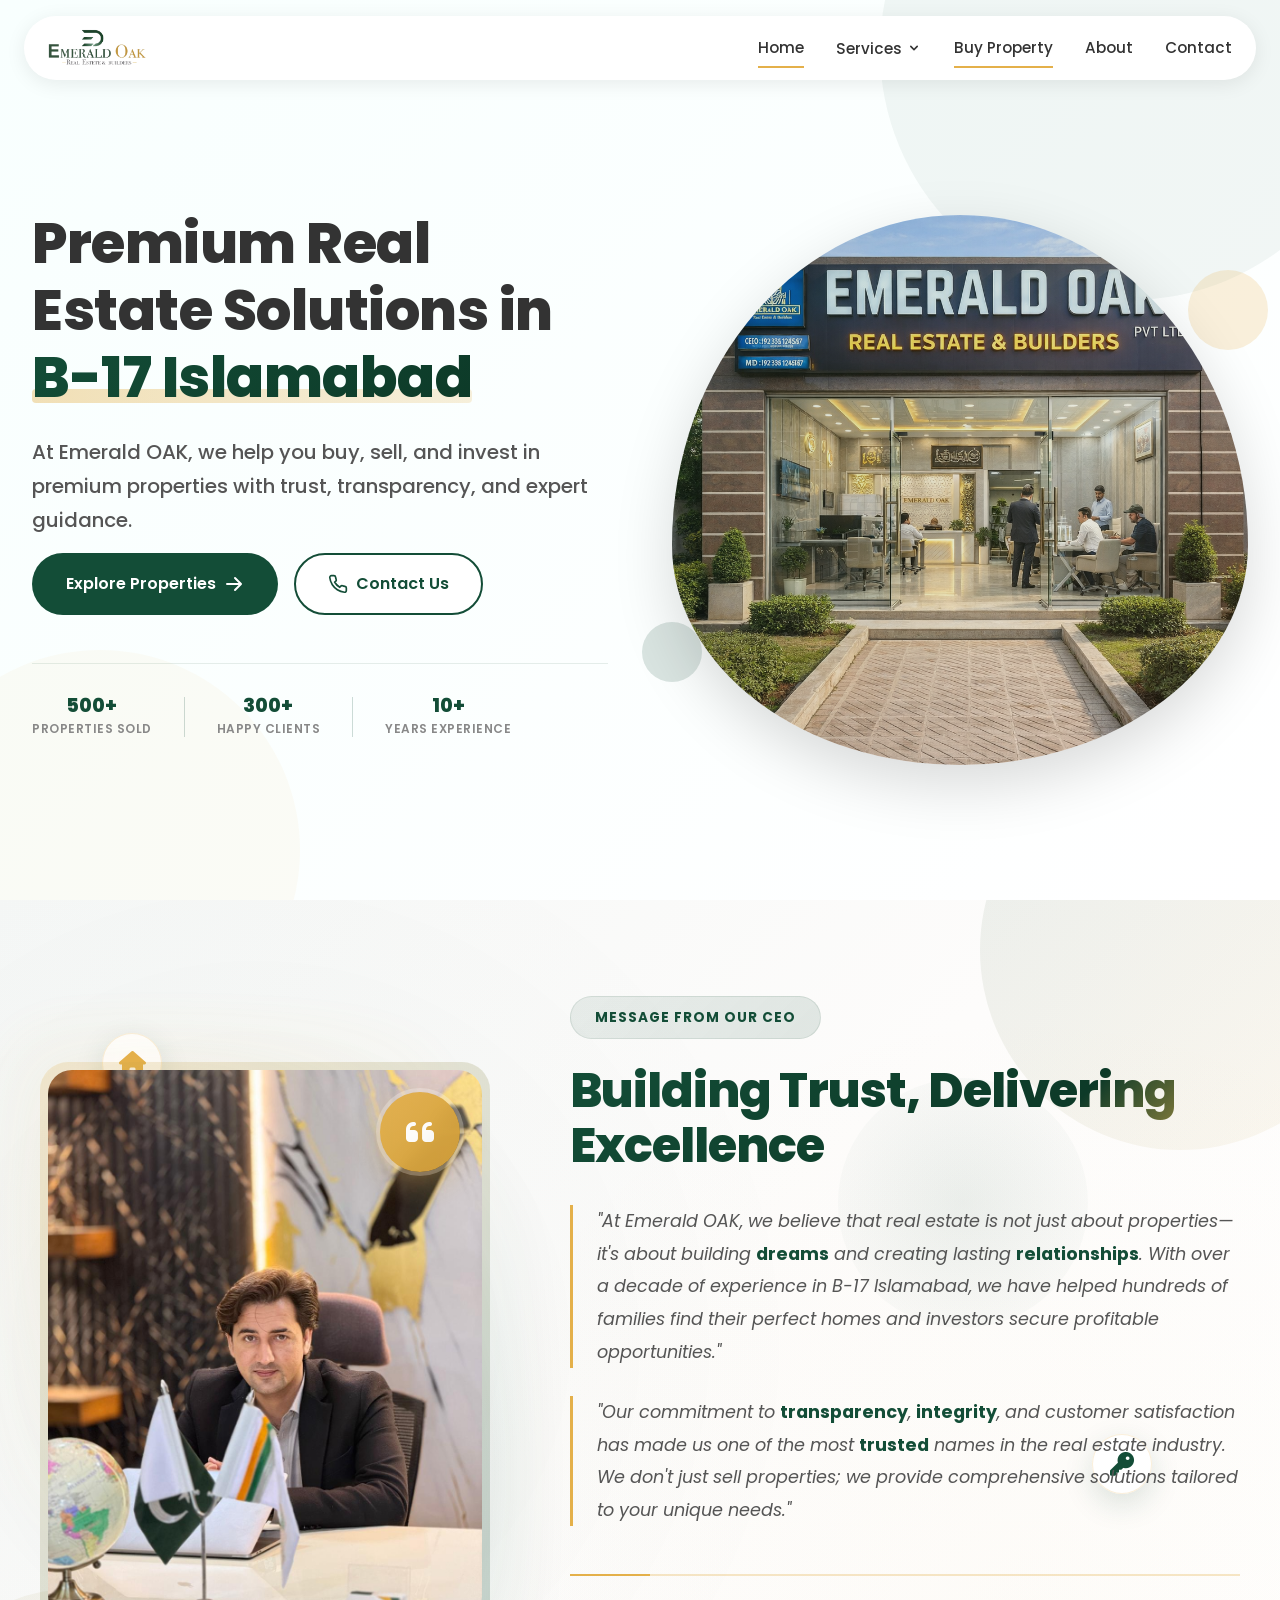
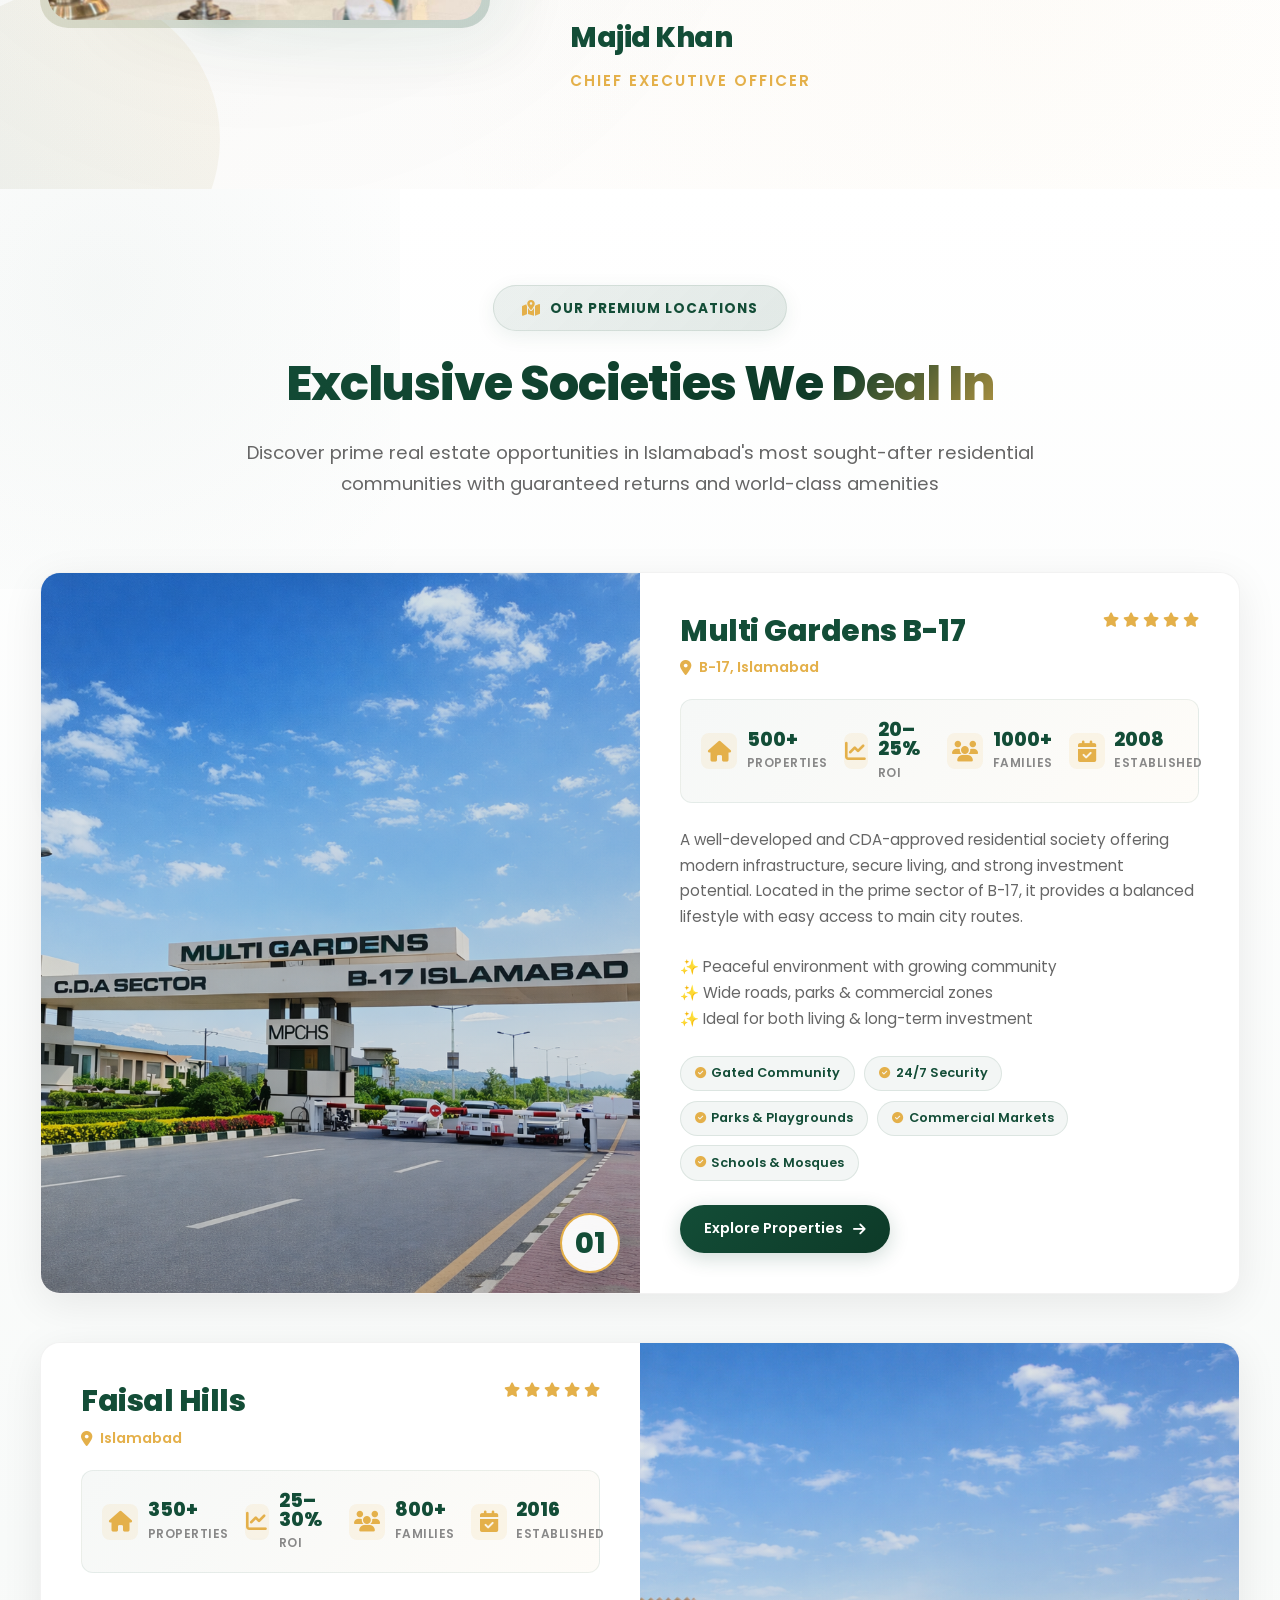
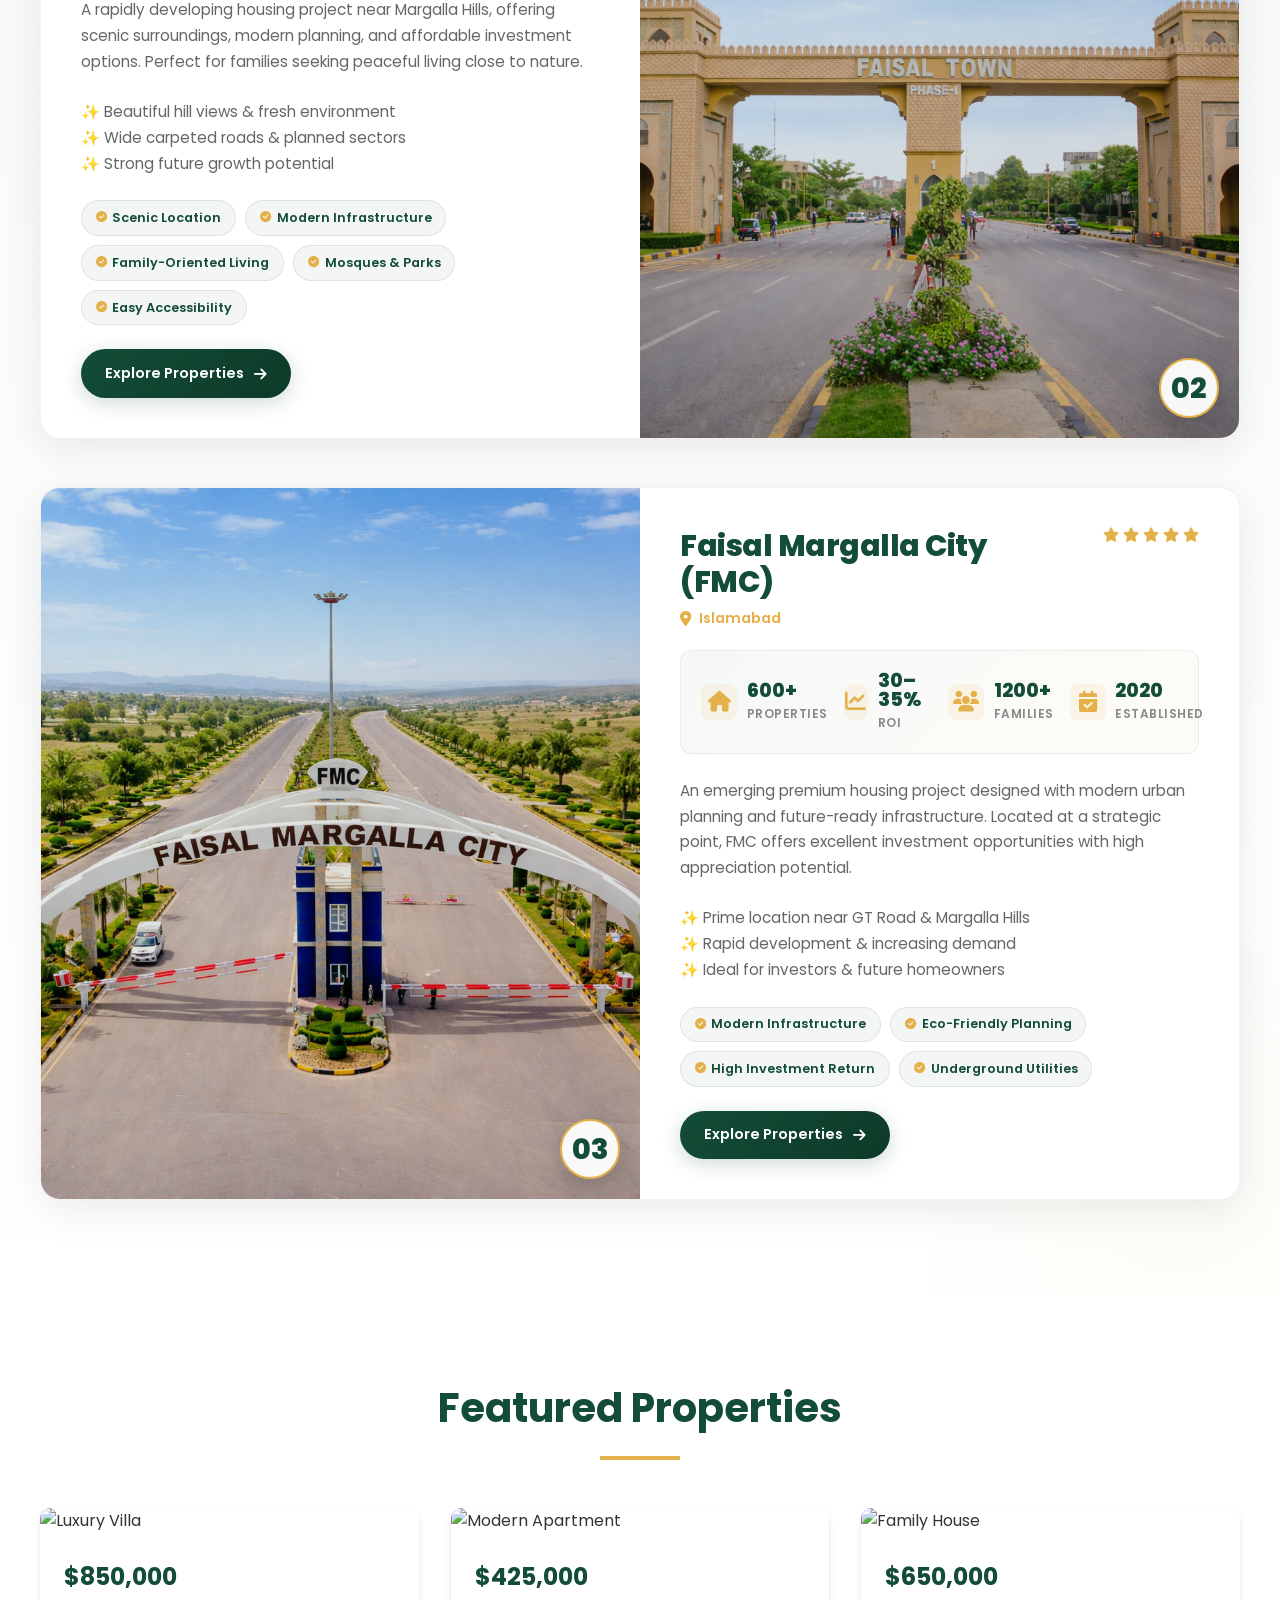
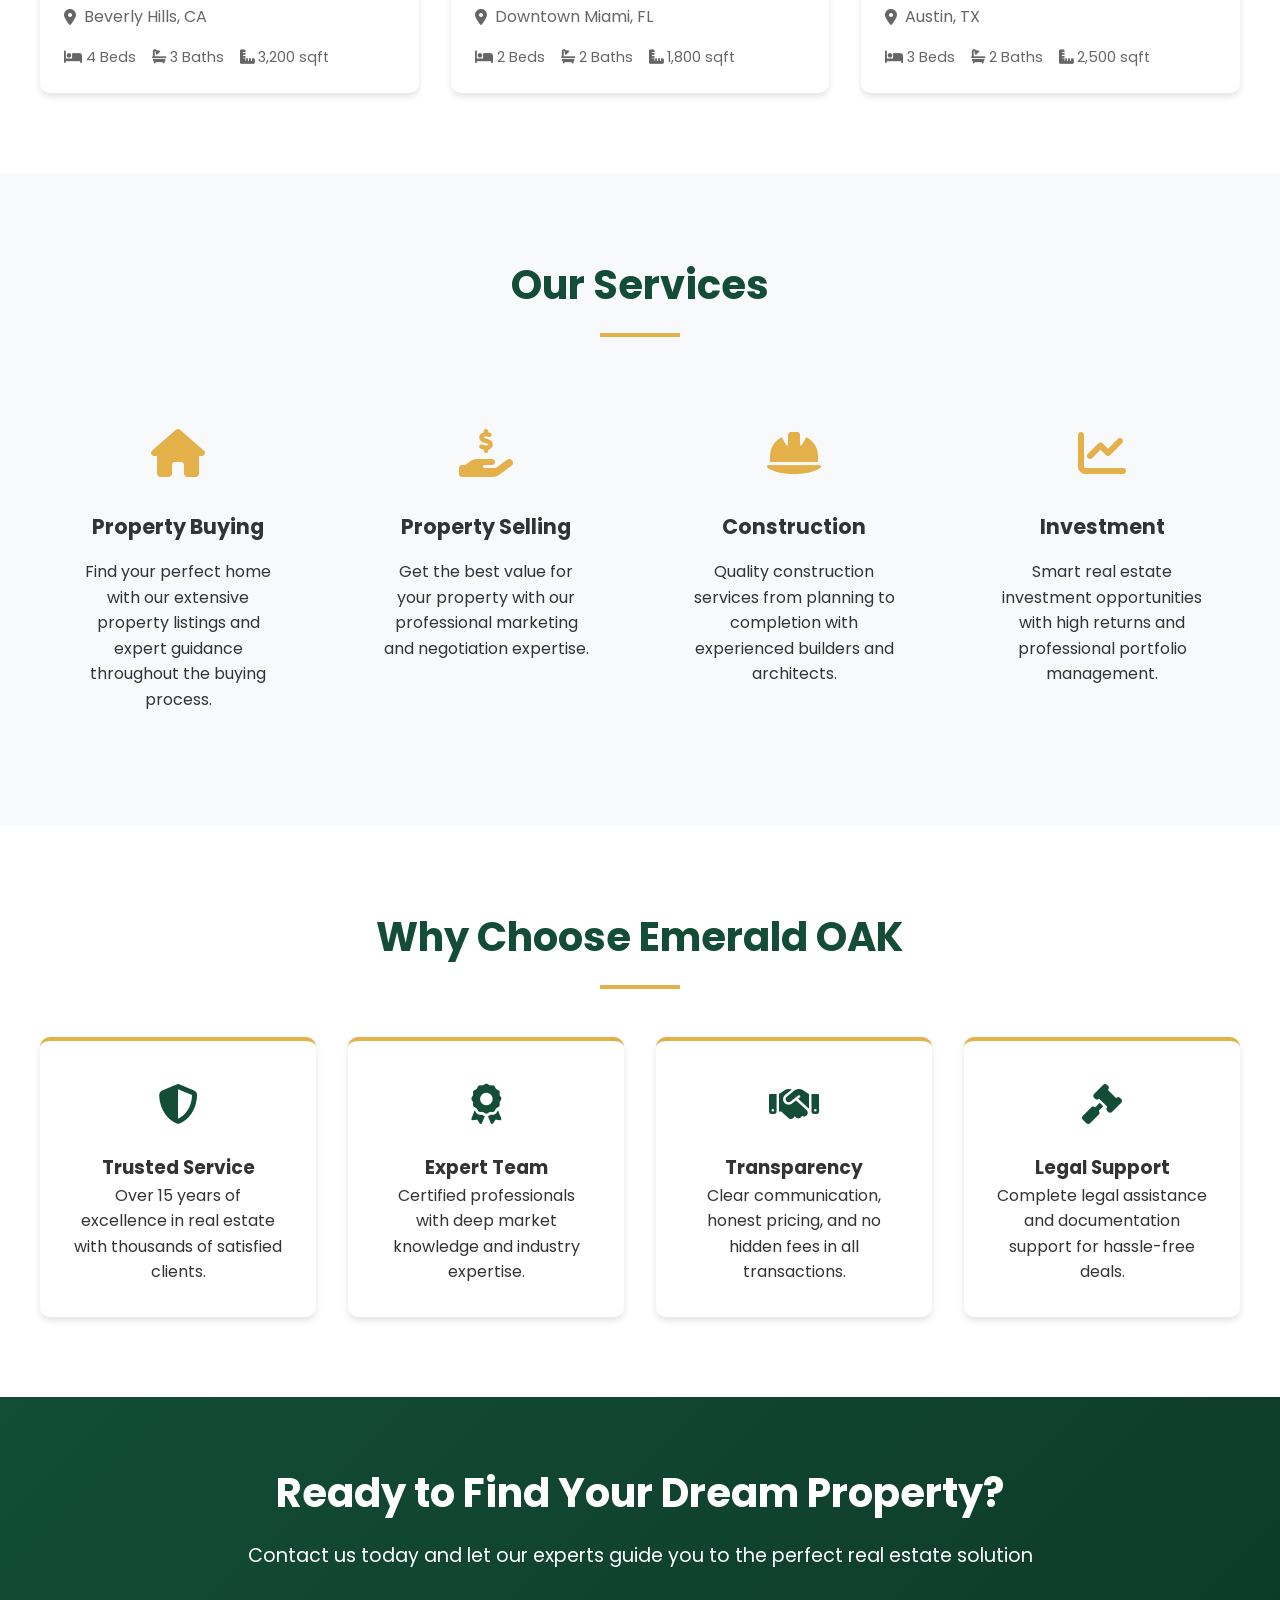
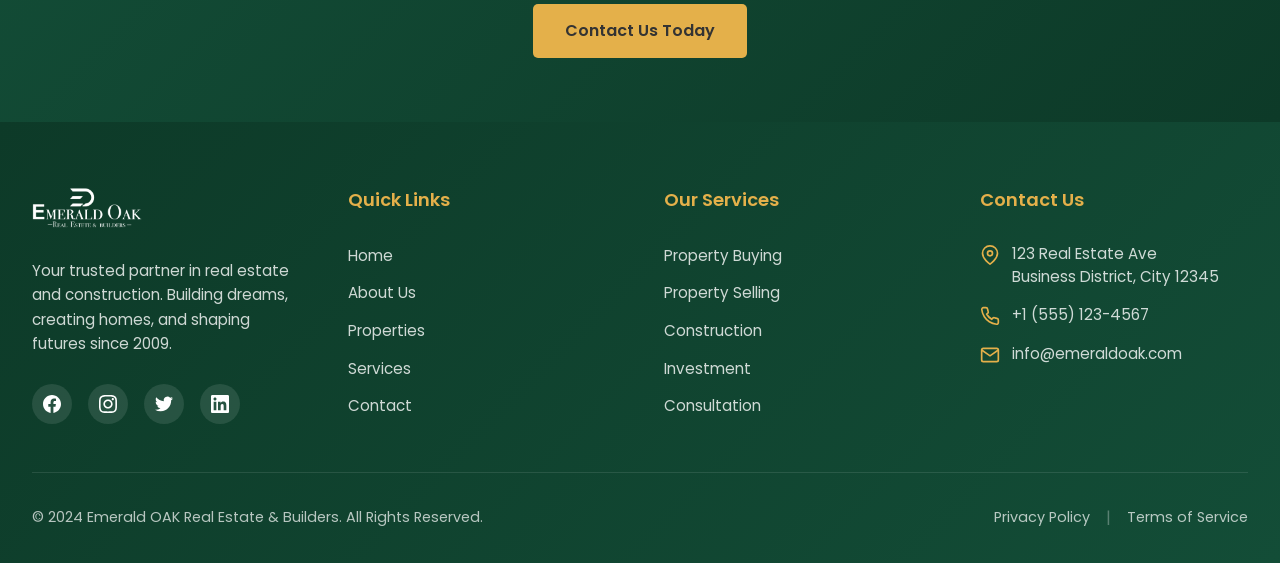
==== index.html @ e466be3d "first commit" ====
<!DOCTYPE html>
<html lang="en">
<head>
  <meta charset="UTF-8">
  <meta name="viewport" content="width=device-width, initial-scale=1.0">
  <meta name="description" content="Emerald OAK Real Estate & Builders - Find your dream property with trusted real estate services">
  <title>Emerald OAK Real Estate & Builders | Home</title>
  
  <!-- Google Fonts -->
  <link rel="preconnect" href="https://fonts.googleapis.com">
  <link rel="preconnect" href="https://fonts.gstatic.com" crossorigin>
  <link href="https://fonts.googleapis.com/css2?family=Poppins:wght@300;400;500;600;700&display=swap" rel="stylesheet">
  
  <!-- Font Awesome -->
  <link rel="stylesheet" href="https://cdnjs.cloudflare.com/ajax/libs/font-awesome/6.4.0/css/all.min.css">
  
  <!-- Custom CSS -->
  <link rel="stylesheet" href="css/style.css">
</head>
<body>

  <!-- NAVBAR (Dynamic Component) -->
  <div id="navbar"></div>

  <!-- HERO SECTION -->
  <section class="hero-modern">
    <div class="hero-container">
      <!-- Left Content -->
      <div class="hero-content-left">
        <h1 class="hero-heading">
          Premium Real Estate Solutions in <span class="hero-highlight">B-17 Islamabad</span>
        </h1>
        
        <p class="hero-subheading">
          At Emerald OAK, we help you buy, sell, and invest in premium properties with trust, transparency, and expert guidance.
        </p>
        
        <div class="hero-cta-buttons">
          <a href="#properties" class="hero-btn hero-btn-primary">
            <span>Explore Properties</span>
            <svg class="btn-arrow" viewBox="0 0 20 20" fill="currentColor">
              <path fill-rule="evenodd" d="M10.293 3.293a1 1 0 011.414 0l6 6a1 1 0 010 1.414l-6 6a1 1 0 01-1.414-1.414L14.586 11H3a1 1 0 110-2h11.586l-4.293-4.293a1 1 0 010-1.414z" clip-rule="evenodd"/>
            </svg>
          </a>
          <a href="contact.html" class="hero-btn hero-btn-secondary">
            <svg class="btn-icon" viewBox="0 0 24 24" fill="none" stroke="currentColor" stroke-width="2">
              <path d="M22 16.92v3a2 2 0 0 1-2.18 2 19.79 19.79 0 0 1-8.63-3.07 19.5 19.5 0 0 1-6-6 19.79 19.79 0 0 1-3.07-8.67A2 2 0 0 1 4.11 2h3a2 2 0 0 1 2 1.72 12.84 12.84 0 0 0 .7 2.81 2 2 0 0 1-.45 2.11L8.09 9.91a16 16 0 0 0 6 6l1.27-1.27a2 2 0 0 1 2.11-.45 12.84 12.84 0 0 0 2.81.7A2 2 0 0 1 22 16.92z"></path>
            </svg>
            <span>Contact Us</span>
          </a>
        </div>
        
        <!-- Stats Section -->
        <div class="hero-stats">
          <div class="stat-item">
            <div class="stat-number" data-target="500">0+</div>
            <div class="stat-label">Properties Sold</div>
          </div>
          <div class="stat-divider"></div>
          <div class="stat-item">
            <div class="stat-number" data-target="300">0+</div>
            <div class="stat-label">Happy Clients</div>
          </div>
          <div class="stat-divider"></div>
          <div class="stat-item">
            <div class="stat-number" data-target="10">0+</div>
            <div class="stat-label">Years Experience</div>
          </div>
        </div>
      </div>
      
      <!-- Right Image with Blob Shape -->
      <div class="hero-image-wrapper">
        <!-- Floating Decorative Elements -->
        <div class="floating-shape shape-1"></div>
        <div class="floating-shape shape-2"></div>
        <div class="floating-shape shape-3"></div>
        
        <!-- Main Image with Blob Mask -->
        <div class="hero-image-container">
          <img src="assets/images/hero/hero-bg.png" alt="Premium Real Estate in B-17 Islamabad" class="hero-image">
          <div class="image-overlay"></div>
        </div>
      </div>
    </div>
    
    <!-- Background Decorative Elements -->
    <div class="hero-bg-decoration decoration-1"></div>
    <div class="hero-bg-decoration decoration-2"></div>
  </section>

  <!-- CEO SECTION -->
  <section class="ceo-section-home">
    <!-- Animated Background Elements -->
    <div class="ceo-bg-shape ceo-shape-1"></div>
    <div class="ceo-bg-shape ceo-shape-2"></div>
    <div class="ceo-bg-shape ceo-shape-3"></div>
    <div class="ceo-bg-shape ceo-shape-4"></div>
    <div class="ceo-floating-icon ceo-icon-1"><i class="fas fa-home"></i></div>
    <div class="ceo-floating-icon ceo-icon-2"><i class="fas fa-key"></i></div>
    <div class="ceo-floating-icon ceo-icon-3"><i class="fas fa-building"></i></div>
    
    <div class="container">
      <div class="ceo-wrapper">
        <div class="ceo-image-container">
          <img src="assets/images/team/ceo-image.jpeg" alt="CEO - Emerald OAK" class="ceo-image">
          <div class="ceo-badge">
            <i class="fas fa-quote-left"></i>
          </div>
        </div>
        <div class="ceo-content">
          <div class="ceo-label">Message from our CEO</div>
          <h2 class="ceo-title">Building Trust, Delivering Excellence</h2>
          <p class="ceo-message">
            "At Emerald OAK, we believe that real estate is not just about properties—it's about building <strong>dreams</strong> and creating lasting <strong>relationships</strong>. With over a decade of experience in B-17 Islamabad, we have helped hundreds of families find their perfect homes and investors secure profitable opportunities."
          </p>
          <p class="ceo-message">
            "Our commitment to <strong>transparency</strong>, <strong>integrity</strong>, and customer satisfaction has made us one of the most <strong>trusted</strong> names in the real estate industry. We don't just sell properties; we provide comprehensive solutions tailored to your unique needs."
          </p>
          <div class="ceo-signature">
            <div class="ceo-name">Majid Khan</div>
            <div class="ceo-position">Chief Executive Officer</div>
          </div>
        </div>
      </div>
    </div>
  </section>

  <!-- SOCIETIES SECTION -->
  <section class="societies-section">
    <!-- Animated Background Elements -->
    <div class="societies-bg-shape shape-left"></div>
    <div class="societies-bg-shape shape-right"></div>
    <div class="societies-floating-element element-1"><i class="fas fa-city"></i></div>
    <div class="societies-floating-element element-2"><i class="fas fa-landmark"></i></div>
    
    <div class="container">
      <div class="societies-header">
        <div class="section-badge">
          <i class="fas fa-map-marked-alt"></i>
          <span>Our Premium Locations</span>
        </div>
        <h2 class="societies-title">Exclusive Societies We Deal In</h2>
        <p class="societies-subtitle">Discover prime real estate opportunities in Islamabad's most sought-after residential communities with guaranteed returns and world-class amenities</p>
      </div>

      <div class="societies-grid">
        <!-- Society 1 -->
        <div class="society-card society-card-left">
          <div class="society-image-wrapper">
            <img src="assets/images/properties/multi_garden_b-17.png" alt="Multi Gardens B-17" class="society-image">
            <div class="society-overlay"></div>
            <div class="society-number">01</div>
          </div>
          <div class="society-content">
            <div class="society-header-content">
              <div>
                <h3 class="society-name">Multi Gardens B-17</h3>
                <div class="society-location">
                  <i class="fas fa-map-marker-alt"></i>
                  <span>B-17, Islamabad</span>
                </div>
              </div>
              <div class="society-rating">
                <i class="fas fa-star"></i>
                <i class="fas fa-star"></i>
                <i class="fas fa-star"></i>
                <i class="fas fa-star"></i>
                <i class="fas fa-star"></i>
              </div>
            </div>
            <div class="society-stats">
              <div class="stat-box">
                <i class="fas fa-home"></i>
                <div class="stat-info">
                  <span class="stat-number">500+</span>
                  <span class="stat-label">Properties</span>
                </div>
              </div>
              <div class="stat-box">
                <i class="fas fa-chart-line"></i>
                <div class="stat-info">
                  <span class="stat-number">20–25%</span>
                  <span class="stat-label">ROI</span>
                </div>
              </div>
              <div class="stat-box">
                <i class="fas fa-users"></i>
                <div class="stat-info">
                  <span class="stat-number">1000+</span>
                  <span class="stat-label">Families</span>
                </div>
              </div>
              <div class="stat-box">
                <i class="fas fa-calendar-check"></i>
                <div class="stat-info">
                  <span class="stat-number">2008</span>
                  <span class="stat-label">Established</span>
                </div>
              </div>
            </div>
            <button class="society-expand-btn" onclick="toggleSociety(this)">
              <span class="expand-text">View Details</span>
              <i class="fas fa-chevron-down"></i>
            </button>
            <p class="society-description">
              A well-developed and CDA-approved residential society offering modern infrastructure, secure living, and strong investment potential. Located in the prime sector of B-17, it provides a balanced lifestyle with easy access to main city routes.
            </p>
            <p class="society-description">
              ✨ Peaceful environment with growing community<br>
              ✨ Wide roads, parks & commercial zones<br>
              ✨ Ideal for both living & long-term investment
            </p>
            <div class="society-features">
              <span class="feature-tag"><i class="fas fa-check-circle"></i> Gated Community</span>
              <span class="feature-tag"><i class="fas fa-check-circle"></i> 24/7 Security</span>
              <span class="feature-tag"><i class="fas fa-check-circle"></i> Parks & Playgrounds</span>
              <span class="feature-tag"><i class="fas fa-check-circle"></i> Commercial Markets</span>
              <span class="feature-tag"><i class="fas fa-check-circle"></i> Schools & Mosques</span>
            </div>
            <a href="contact.html" class="society-btn">
              <span>Explore Properties</span>
              <i class="fas fa-arrow-right"></i>
            </a>
          </div>
        </div>

        <!-- Society 2 -->
        <div class="society-card society-card-right">
          <div class="society-content">
            <div class="society-header-content">
              <div>
                <h3 class="society-name">Faisal Hills</h3>
                <div class="society-location">
                  <i class="fas fa-map-marker-alt"></i>
                  <span>Islamabad</span>
                </div>
              </div>
              <div class="society-rating">
                <i class="fas fa-star"></i>
                <i class="fas fa-star"></i>
                <i class="fas fa-star"></i>
                <i class="fas fa-star"></i>
                <i class="fas fa-star"></i>
              </div>
            </div>
            <div class="society-stats">
              <div class="stat-box">
                <i class="fas fa-home"></i>
                <div class="stat-info">
                  <span class="stat-number">350+</span>
                  <span class="stat-label">Properties</span>
                </div>
              </div>
              <div class="stat-box">
                <i class="fas fa-chart-line"></i>
                <div class="stat-info">
                  <span class="stat-number">25–30%</span>
                  <span class="stat-label">ROI</span>
                </div>
              </div>
              <div class="stat-box">
                <i class="fas fa-users"></i>
                <div class="stat-info">
                  <span class="stat-number">800+</span>
                  <span class="stat-label">Families</span>
                </div>
              </div>
              <div class="stat-box">
                <i class="fas fa-calendar-check"></i>
                <div class="stat-info">
                  <span class="stat-number">2016</span>
                  <span class="stat-label">Established</span>
                </div>
              </div>
            </div>
            <button class="society-expand-btn" onclick="toggleSociety(this)">
              <span class="expand-text">View Details</span>
              <i class="fas fa-chevron-down"></i>
            </button>
            <p class="society-description">
              A rapidly developing housing project near Margalla Hills, offering scenic surroundings, modern planning, and affordable investment options. Perfect for families seeking peaceful living close to nature.
            </p>
            <p class="society-description">
              ✨ Beautiful hill views & fresh environment<br>
              ✨ Wide carpeted roads & planned sectors<br>
              ✨ Strong future growth potential
            </p>
            <div class="society-features">
              <span class="feature-tag"><i class="fas fa-check-circle"></i> Scenic Location</span>
              <span class="feature-tag"><i class="fas fa-check-circle"></i> Modern Infrastructure</span>
              <span class="feature-tag"><i class="fas fa-check-circle"></i> Family-Oriented Living</span>
              <span class="feature-tag"><i class="fas fa-check-circle"></i> Mosques & Parks</span>
              <span class="feature-tag"><i class="fas fa-check-circle"></i> Easy Accessibility</span>
            </div>
            <a href="contact.html" class="society-btn">
              <span>Explore Properties</span>
              <i class="fas fa-arrow-right"></i>
            </a>
          </div>
          <div class="society-image-wrapper">
            <img src="assets/images/properties/faisal_hills.png" alt="Faisal Hills" class="society-image">
            <div class="society-overlay"></div>
            <div class="society-number">02</div>
          </div>
        </div>

        <!-- Society 3 -->
        <div class="society-card society-card-left">
          <div class="society-image-wrapper">
            <img src="assets/images/properties/faisal_margalla_city.png" alt="Faisal Margalla City" class="society-image">
            <div class="society-overlay"></div>
            <div class="society-number">03</div>
          </div>
          <div class="society-content">
            <div class="society-header-content">
              <div>
                <h3 class="society-name">Faisal Margalla City (FMC)</h3>
                <div class="society-location">
                  <i class="fas fa-map-marker-alt"></i>
                  <span>Islamabad</span>
                </div>
              </div>
              <div class="society-rating">
                <i class="fas fa-star"></i>
                <i class="fas fa-star"></i>
                <i class="fas fa-star"></i>
                <i class="fas fa-star"></i>
                <i class="fas fa-star"></i>
              </div>
            </div>
            <div class="society-stats">
              <div class="stat-box">
                <i class="fas fa-home"></i>
                <div class="stat-info">
                  <span class="stat-number">600+</span>
                  <span class="stat-label">Properties</span>
                </div>
              </div>
              <div class="stat-box">
                <i class="fas fa-chart-line"></i>
                <div class="stat-info">
                  <span class="stat-number">30–35%</span>
                  <span class="stat-label">ROI</span>
                </div>
              </div>
              <div class="stat-box">
                <i class="fas fa-users"></i>
                <div class="stat-info">
                  <span class="stat-number">1200+</span>
                  <span class="stat-label">Families</span>
                </div>
              </div>
              <div class="stat-box">
                <i class="fas fa-calendar-check"></i>
                <div class="stat-info">
                  <span class="stat-number">2020</span>
                  <span class="stat-label">Established</span>
                </div>
              </div>
            </div>
            <button class="society-expand-btn" onclick="toggleSociety(this)">
              <span class="expand-text">View Details</span>
              <i class="fas fa-chevron-down"></i>
            </button>
            <p class="society-description">
              An emerging premium housing project designed with modern urban planning and future-ready infrastructure. Located at a strategic point, FMC offers excellent investment opportunities with high appreciation potential.
            </p>
            <p class="society-description">
              ✨ Prime location near GT Road & Margalla Hills<br>
              ✨ Rapid development & increasing demand<br>
              ✨ Ideal for investors & future homeowners
            </p>
            <div class="society-features">
              <span class="feature-tag"><i class="fas fa-check-circle"></i> Modern Infrastructure</span>
              <span class="feature-tag"><i class="fas fa-check-circle"></i> Eco-Friendly Planning</span>
              <span class="feature-tag"><i class="fas fa-check-circle"></i> High Investment Return</span>
              <span class="feature-tag"><i class="fas fa-check-circle"></i> Underground Utilities</span>
            </div>
            <a href="contact.html" class="society-btn">
              <span>Explore Properties</span>
              <i class="fas fa-arrow-right"></i>
            </a>
          </div>
        </div>
      </div>
    </div>
  </section>

  <!-- FEATURED PROPERTIES -->
  <section id="properties">
    <div class="container">
      <h2 class="section-title">Featured Properties</h2>
      <div class="properties-grid">
        
        <div class="property-card">
          <img src="https://images.unsplash.com/photo-1600596542815-ffad4c1539a9?w=600" alt="Luxury Villa" class="property-img">
          <div class="property-info">
            <div class="property-price">$850,000</div>
            <div class="property-location">
              <i class="fas fa-map-marker-alt"></i>
              Beverly Hills, CA
            </div>
            <div class="property-details">
              <span><i class="fas fa-bed"></i> 4 Beds</span>
              <span><i class="fas fa-bath"></i> 3 Baths</span>
              <span><i class="fas fa-ruler-combined"></i> 3,200 sqft</span>
            </div>
          </div>
        </div>

        <div class="property-card">
          <img src="https://images.unsplash.com/photo-1600585154340-be6161a56a0c?w=600" alt="Modern Apartment" class="property-img">
          <div class="property-info">
            <div class="property-price">$425,000</div>
            <div class="property-location">
              <i class="fas fa-map-marker-alt"></i>
              Downtown Miami, FL
            </div>
            <div class="property-details">
              <span><i class="fas fa-bed"></i> 2 Beds</span>
              <span><i class="fas fa-bath"></i> 2 Baths</span>
              <span><i class="fas fa-ruler-combined"></i> 1,800 sqft</span>
            </div>
          </div>
        </div>

        <div class="property-card">
          <img src="https://images.unsplash.com/photo-1600607687939-ce8a6c25118c?w=600" alt="Family House" class="property-img">
          <div class="property-info">
            <div class="property-price">$650,000</div>
            <div class="property-location">
              <i class="fas fa-map-marker-alt"></i>
              Austin, TX
            </div>
            <div class="property-details">
              <span><i class="fas fa-bed"></i> 3 Beds</span>
              <span><i class="fas fa-bath"></i> 2 Baths</span>
              <span><i class="fas fa-ruler-combined"></i> 2,500 sqft</span>
            </div>
          </div>
        </div>

      </div>
    </div>
  </section>

  <!-- SERVICES SECTION -->
  <section id="services" style="background: #f8f9fa;">
    <div class="container">
      <h2 class="section-title">Our Services</h2>
      <div class="services-grid">
        
        <div class="service-card">
          <div class="service-icon"><i class="fas fa-home"></i></div>
          <h3>Property Buying</h3>
          <p>Find your perfect home with our extensive property listings and expert guidance throughout the buying process.</p>
        </div>

        <div class="service-card">
          <div class="service-icon"><i class="fas fa-hand-holding-usd"></i></div>
          <h3>Property Selling</h3>
          <p>Get the best value for your property with our professional marketing and negotiation expertise.</p>
        </div>

        <div class="service-card">
          <div class="service-icon"><i class="fas fa-hard-hat"></i></div>
          <h3>Construction</h3>
          <p>Quality construction services from planning to completion with experienced builders and architects.</p>
        </div>

        <div class="service-card">
          <div class="service-icon"><i class="fas fa-chart-line"></i></div>
          <h3>Investment</h3>
          <p>Smart real estate investment opportunities with high returns and professional portfolio management.</p>
        </div>

      </div>
    </div>
  </section>

  <!-- WHY CHOOSE US -->
  <section id="why-us">
    <div class="container">
      <h2 class="section-title">Why Choose Emerald OAK</h2>
      <div class="features-grid">
        
        <div class="feature-card">
          <div class="feature-icon"><i class="fas fa-shield-alt"></i></div>
          <h3>Trusted Service</h3>
          <p>Over 15 years of excellence in real estate with thousands of satisfied clients.</p>
        </div>

        <div class="feature-card">
          <div class="feature-icon"><i class="fas fa-award"></i></div>
          <h3>Expert Team</h3>
          <p>Certified professionals with deep market knowledge and industry expertise.</p>
        </div>

        <div class="feature-card">
          <div class="feature-icon"><i class="fas fa-handshake"></i></div>
          <h3>Transparency</h3>
          <p>Clear communication, honest pricing, and no hidden fees in all transactions.</p>
        </div>

        <div class="feature-card">
          <div class="feature-icon"><i class="fas fa-gavel"></i></div>
          <h3>Legal Support</h3>
          <p>Complete legal assistance and documentation support for hassle-free deals.</p>
        </div>

      </div>
    </div>
  </section>

  <!-- CTA SECTION -->
  <section class="cta-section">
    <div class="container">
      <h2>Ready to Find Your Dream Property?</h2>
      <p>Contact us today and let our experts guide you to the perfect real estate solution</p>
      <a href="contact.html" class="btn btn-primary">Contact Us Today</a>
    </div>
  </section>

  <!-- FOOTER (Dynamic Component) -->
  <div id="footer"></div>

  <!-- JavaScript -->
  <script src="js/main.js"></script>

</body>
</html>
---- css/style.css ----
/* ===========================
   EMERALD OAK - CUSTOM STYLES
   =========================== */

:root {
  --primary: #134d37;
  --secondary: #e4b04a;
  --white: #ffffff;
  --light-gray: #f8f9fa;
  --dark-gray: #333;
  --shadow: 0 4px 6px rgba(0,0,0,0.1);
  --shadow-lg: 0 10px 30px rgba(0,0,0,0.15);
}

* {
  margin: 0;
  padding: 0;
  box-sizing: border-box;
}

body {
  font-family: 'Poppins', sans-serif;
  color: var(--dark-gray);
  line-height: 1.6;
  overflow-x: hidden;
}

html {
  scroll-behavior: smooth;
}

/* HERO SECTION - MODERN TWO COLUMN */
.hero-modern {
  min-height: 100vh;
  display: flex;
  align-items: center;
  padding: 7rem 2rem 2rem;
  position: relative;
  overflow: hidden;
  background: linear-gradient(135deg, #f8fffe 0%, #ffffff 100%);
}

.hero-container {
  max-width: 1280px;
  margin: 0 auto;
  display: grid;
  grid-template-columns: 1fr 1fr;
  gap: 4rem;
  align-items: center;
  position: relative;
  z-index: 2;
  width: 100%;
}

/* Left Content */
.hero-content-left {
  animation: fadeInLeft 1s ease;
}

.hero-badge {
  display: inline-flex;
  align-items: center;
  gap: 0.5rem;
  background: rgba(19, 77, 55, 0.1);
  color: var(--primary);
  padding: 0.5rem 1rem;
  border-radius: 50px;
  font-size: 0.9rem;
  font-weight: 600;
  margin-bottom: 1.5rem;
}

.badge-icon {
  width: 18px;
  height: 18px;
  color: var(--secondary);
}

.hero-heading {
  font-size: 3.5rem;
  font-weight: 800;
  line-height: 1.2;
  color: var(--dark-gray);
  margin-bottom: 1.5rem;
  letter-spacing: -0.5px;
}

.hero-highlight {
  color: var(--primary);
  position: relative;
  display: inline-block;
  background: linear-gradient(135deg, var(--primary) 0%, #0d3a28 100%);
  -webkit-background-clip: text;
  -webkit-text-fill-color: transparent;
  background-clip: text;
}

.hero-highlight::after {
  content: '';
  position: absolute;
  bottom: 8px;
  left: 0;
  width: 100%;
  height: 14px;
  background: linear-gradient(90deg, rgba(228, 176, 74, 0.4) 0%, rgba(228, 176, 74, 0.2) 100%);
  z-index: -1;
  border-radius: 4px;
  animation: highlightPulse 3s ease-in-out infinite;
}

@keyframes highlightPulse {
  0%, 100% {
    opacity: 1;
    transform: scaleX(1);
  }
  50% {
    opacity: 0.7;
    transform: scaleX(1.02);
  }
}

.hero-subheading {
  font-size: 1.25rem;
  line-height: 1.7;
  color: #555;
  margin-bottom: 1rem;
  font-weight: 500;
}

.hero-description {
  font-size: 1rem;
  line-height: 1.8;
  color: #666;
  margin-bottom: 2rem;
}

/* CTA Buttons */
.hero-cta-buttons {
  display: flex;
  gap: 1rem;
  margin-bottom: 3rem;
  flex-wrap: wrap;
}

.hero-btn {
  display: inline-flex;
  align-items: center;
  gap: 0.5rem;
  padding: 1rem 2rem;
  border-radius: 50px;
  font-weight: 600;
  font-size: 1rem;
  text-decoration: none;
  transition: all 0.3s ease;
  border: 2px solid transparent;
}

.hero-btn-primary {
  background: var(--primary);
  color: white;
}

.hero-btn-primary:hover {
  background: #0d3a28;
  transform: translateY(-2px);
  box-shadow: 0 10px 30px rgba(19, 77, 55, 0.3);
}

.hero-btn-secondary {
  background: white;
  color: var(--primary);
  border-color: var(--primary);
}

.hero-btn-secondary:hover {
  background: var(--primary);
  color: white;
  transform: translateY(-2px);
  box-shadow: 0 10px 30px rgba(19, 77, 55, 0.2);
}

.btn-arrow {
  width: 20px;
  height: 20px;
  transition: transform 0.3s ease;
}

.hero-btn-primary:hover .btn-arrow {
  transform: translateX(4px);
}

.btn-icon {
  width: 20px;
  height: 20px;
}

/* Stats Section */
.hero-stats {
  display: flex;
  align-items: center;
  gap: 2rem;
  padding: 2rem 0;
  border-top: 1px solid rgba(19, 77, 55, 0.1);
}

.stat-item {
  text-align: center;
}

.stat-number {
  font-size: 2rem;
  font-weight: 700;
  color: var(--primary);
  margin-bottom: 0.25rem;
}

.stat-label {
  font-size: 0.9rem;
  color: #666;
  font-weight: 500;
}

.stat-divider {
  width: 1px;
  height: 40px;
  background: rgba(19, 77, 55, 0.2);
}

/* Right Image Section */
.hero-image-wrapper {
  position: relative;
  animation: fadeInRight 1s ease;
}

.hero-image-container {
  position: relative;
  border-radius: 50% 50% 50% 50% / 60% 60% 40% 40%;
  overflow: hidden;
  box-shadow: 0 20px 60px rgba(0, 0, 0, 0.15);
  animation: morphing 8s ease-in-out infinite;
}

.hero-image {
  width: 100%;
  height: 550px;
  object-fit: cover;
  display: block;
}

.image-overlay {
  position: absolute;
  top: 0;
  left: 0;
  right: 0;
  bottom: 0;
  background: linear-gradient(135deg, rgba(19, 77, 55, 0.2) 0%, rgba(228, 176, 74, 0.1) 100%);
}

/* Floating Shapes */
.floating-shape {
  position: absolute;
  border-radius: 50%;
  animation: float 6s ease-in-out infinite;
}

.shape-1 {
  width: 80px;
  height: 80px;
  background: rgba(228, 176, 74, 0.2);
  top: 10%;
  right: -20px;
  animation-delay: 0s;
}

.shape-2 {
  width: 60px;
  height: 60px;
  background: rgba(19, 77, 55, 0.15);
  bottom: 15%;
  left: -30px;
  animation-delay: 2s;
}

.shape-3 {
  width: 40px;
  height: 40px;
  background: rgba(228, 176, 74, 0.25);
  top: 50%;
  right: 10%;
  animation-delay: 4s;
}

/* Background Decorations */
.hero-bg-decoration {
  position: absolute;
  border-radius: 50%;
  opacity: 0.05;
}

.decoration-1 {
  width: 500px;
  height: 500px;
  background: var(--primary);
  top: -200px;
  right: -100px;
}

.decoration-2 {
  width: 400px;
  height: 400px;
  background: var(--secondary);
  bottom: -150px;
  left: -100px;
}

/* Animations */
@keyframes fadeInLeft {
  from {
    opacity: 0;
    transform: translateX(-50px);
  }
  to {
    opacity: 1;
    transform: translateX(0);
  }
}

@keyframes fadeInRight {
  from {
    opacity: 0;
    transform: translateX(50px);
  }
  to {
    opacity: 1;
    transform: translateX(0);
  }
}

@keyframes float {
  0%, 100% {
    transform: translateY(0);
  }
  50% {
    transform: translateY(-20px);
  }
}

@keyframes morphing {
  0%, 100% {
    border-radius: 50% 50% 50% 50% / 60% 60% 40% 40%;
  }
  25% {
    border-radius: 60% 40% 50% 50% / 50% 60% 40% 50%;
  }
  50% {
    border-radius: 50% 60% 40% 50% / 40% 50% 60% 50%;
  }
  75% {
    border-radius: 40% 50% 60% 50% / 60% 40% 50% 60%;
  }
}

/* Responsive */
@media (max-width: 1024px) {
  .hero-container {
    gap: 3rem;
  }
  
  .hero-heading {
    font-size: 3rem;
  }
  
  .hero-image {
    height: 450px;
  }
}

@media (max-width: 768px) {
  .hero-modern {
    padding: 6.5rem 1.5rem 2rem;
    min-height: auto;
  }
  
  .hero-container {
    grid-template-columns: 1fr;
    gap: 2.5rem;
  }
  
  .hero-content-left {
    text-align: center;
    order: 1;
  }
  
  .hero-image-wrapper {
    order: 2;
    position: relative;
    padding: 2rem;
    max-width: 600px;
    margin: 0 auto;
    width: 100%;
  }
  
  .hero-heading {
    font-size: 2.25rem;
  }
  
  .hero-subheading {
    display: none;
  }
  
  .hero-description {
    display: none;
  }
  
  .hero-cta-buttons {
    margin-bottom: 2rem;
    flex-direction: row;
    justify-content: center;
    gap: 0.75rem;
  }
  
  .hero-btn {
    flex: 0 1 auto;
    justify-content: center;
    padding: 0.75rem 1.25rem;
    font-size: 0.85rem;
    white-space: nowrap;
  }
  
  .btn-icon,
  .btn-arrow {
    width: 16px;
    height: 16px;
  }
  
  .hero-stats {
    gap: 1rem;
    padding: 1.5rem 0;
    justify-content: center;
  }
  
  .stat-item {
    flex: 1;
  }
  
  .stat-number {
    font-size: 1.5rem;
  }
  
  .stat-label {
    font-size: 0.75rem;
  }
  
  .stat-divider {
    height: 40px;
  }
  
  .hero-image-container {
    border-radius: 30px;
    animation: none;
    box-shadow: 0 25px 50px rgba(19, 77, 55, 0.2);
    position: relative;
    overflow: hidden;
  }
  
  .hero-image-container::before {
    content: '';
    position: absolute;
    top: -50%;
    left: -50%;
    width: 200%;
    height: 200%;
    background: linear-gradient(45deg, transparent, rgba(228, 176, 74, 0.1), transparent);
    animation: shimmer 3s infinite;
    z-index: 1;
  }
  
  .hero-image {
    height: 400px;
    width: 100%;
    position: relative;
    z-index: 0;
    object-fit: cover;
  }
  
  .image-overlay {
    background: linear-gradient(135deg, rgba(19, 77, 55, 0.15) 0%, rgba(228, 176, 74, 0.15) 100%);
    z-index: 1;
  }
  
  .shape-1 {
    display: block;
    width: 100px;
    height: 100px;
    background: linear-gradient(135deg, rgba(228, 176, 74, 0.3), rgba(228, 176, 74, 0.1));
    top: -20px;
    right: -20px;
    animation: float 4s ease-in-out infinite;
  }
  
  .shape-2 {
    display: block;
    width: 80px;
    height: 80px;
    background: linear-gradient(135deg, rgba(19, 77, 55, 0.2), rgba(19, 77, 55, 0.05));
    bottom: -15px;
    left: -15px;
    animation: float 5s ease-in-out infinite;
  }
  
  .shape-3 {
    display: block;
    width: 60px;
    height: 60px;
    background: linear-gradient(135deg, rgba(228, 176, 74, 0.25), rgba(228, 176, 74, 0.1));
    top: 50%;
    right: -10px;
    animation: float 6s ease-in-out infinite;
  }
  
  @keyframes shimmer {
    0% {
      transform: translateX(-100%) translateY(-100%) rotate(45deg);
    }
    100% {
      transform: translateX(100%) translateY(100%) rotate(45deg);
    }
  }
}

@media (max-width: 480px) {
  .hero-modern {
    padding: 6rem 1rem 1.5rem;
  }
  
  .hero-image-wrapper {
    padding: 1.5rem;
    max-width: 500px;
    margin: 0 auto;
    width: 100%;
  }
  
  .hero-heading {
    font-size: 1.85rem;
  }
  
  .hero-subheading {
    display: none;
  }
  
  .hero-description {
    display: none;
  }
  
  .hero-cta-buttons {
    flex-direction: row;
    gap: 0.6rem;
  }
  
  .hero-btn {
    padding: 0.7rem 1rem;
    font-size: 0.8rem;
  }
  
  .btn-icon,
  .btn-arrow {
    width: 14px;
    height: 14px;
  }
  
  .hero-stats {
    gap: 0.75rem;
    padding: 1.25rem 0;
  }
  
  .stat-number {
    font-size: 1.35rem;
  }
  
  .stat-label {
    font-size: 0.7rem;
  }
  
  .stat-divider {
    height: 35px;
  }
  
  .hero-image-container {
    border-radius: 25px;
  }
  
  .hero-image {
    height: 350px;
    width: 100%;
    object-fit: cover;
  }
  
  .shape-1 {
    width: 80px;
    height: 80px;
    top: -15px;
    right: -15px;
  }
  
  .shape-2 {
    width: 65px;
    height: 65px;
    bottom: -10px;
    left: -10px;
  }
  
  .shape-3 {
    width: 50px;
    height: 50px;
    top: 45%;
    right: -8px;
  }
}

.btn {
  padding: 0.9rem 2rem;
  border: none;
  border-radius: 5px;
  font-size: 1rem;
  font-weight: 600;
  cursor: pointer;
  transition: all 0.3s;
  text-decoration: none;
  display: inline-block;
}

.btn-primary {
  background: var(--secondary);
  color: var(--dark-gray);
}

.btn-primary:hover {
  background: #d4a03a;
  transform: translateY(-2px);
  box-shadow: var(--shadow-lg);
}

.btn-secondary {
  background: transparent;
  color: var(--white);
  border: 2px solid var(--white);
}

.btn-secondary:hover {
  background: var(--white);
  color: var(--primary);
}

/* SECTIONS */
section {
  padding: 5rem 2rem;
}

.container {
  max-width: 1200px;
  margin: 0 auto;
}

.section-title {
  text-align: center;
  font-size: 2.5rem;
  color: var(--primary);
  margin-bottom: 3rem;
  position: relative;
}

.section-title::after {
  content: '';
  display: block;
  width: 80px;
  height: 4px;
  background: var(--secondary);
  margin: 1rem auto;
}

/* PROPERTIES GRID */
.properties-grid {
  display: grid;
  grid-template-columns: repeat(auto-fit, minmax(300px, 1fr));
  gap: 2rem;
}

.property-card {
  background: var(--white);
  border-radius: 10px;
  overflow: hidden;
  box-shadow: var(--shadow);
  transition: transform 0.3s, box-shadow 0.3s;
}

.property-card:hover {
  transform: translateY(-10px);
  box-shadow: var(--shadow-lg);
}

.property-img {
  width: 100%;
  height: 250px;
  object-fit: cover;
}

.property-info {
  padding: 1.5rem;
}

.property-price {
  font-size: 1.5rem;
  color: var(--primary);
  font-weight: 700;
  margin-bottom: 0.5rem;
}

.property-location {
  color: #666;
  margin-bottom: 1rem;
  display: flex;
  align-items: center;
  gap: 0.5rem;
}

.property-details {
  display: flex;
  gap: 1rem;
  font-size: 0.9rem;
  color: #666;
}

/* SERVICES */
.services-grid {
  display: grid;
  grid-template-columns: repeat(auto-fit, minmax(250px, 1fr));
  gap: 2rem;
}

.service-card {
  text-align: center;
  padding: 2rem;
  background: var(--light-gray);
  border-radius: 10px;
  transition: all 0.3s;
}

.service-card:hover {
  background: var(--primary);
  color: var(--white);
  transform: translateY(-5px);
}

.service-icon {
  font-size: 3rem;
  color: var(--secondary);
  margin-bottom: 1rem;
}

.service-card:hover .service-icon {
  color: var(--white);
}

.service-card h3 {
  margin-bottom: 1rem;
  font-size: 1.3rem;
}

/* WHY CHOOSE US */
.features-grid {
  display: grid;
  grid-template-columns: repeat(auto-fit, minmax(250px, 1fr));
  gap: 2rem;
}

.feature-card {
  background: var(--white);
  padding: 2rem;
  border-radius: 10px;
  box-shadow: var(--shadow);
  text-align: center;
  border-top: 4px solid var(--secondary);
  transition: all 0.3s;
}

.feature-card:hover {
  box-shadow: var(--shadow-lg);
  transform: translateY(-5px);
}

.feature-icon {
  font-size: 2.5rem;
  color: var(--primary);
  margin-bottom: 1rem;
}

/* CTA SECTION */
.cta-section {
  background: linear-gradient(135deg, var(--primary), #0d3a28);
  color: var(--white);
  text-align: center;
  padding: 4rem 2rem;
}

.cta-section h2 {
  font-size: 2.5rem;
  margin-bottom: 1rem;
}

.cta-section p {
  font-size: 1.2rem;
  margin-bottom: 2rem;
}

/* ABOUT PAGE */
.about-hero {
  background: linear-gradient(rgba(19, 77, 55, 0.8), rgba(19, 77, 55, 0.8)), 
              url('https://images.unsplash.com/photo-1486406146926-c627a92ad1ab?w=1600') center/cover;
  padding: 10rem 2rem 4rem;
  text-align: center;
  color: var(--white);
  margin-top: -100px;
}

.about-hero h1 {
  font-size: 3rem;
  margin-bottom: 1rem;
}

.about-content {
  max-width: 900px;
  margin: 0 auto;
  line-height: 1.8;
  font-size: 1.1rem;
}

.mission-vision {
  display: grid;
  grid-template-columns: repeat(auto-fit, minmax(300px, 1fr));
  gap: 2rem;
  margin-top: 3rem;
}

.mission-card, .vision-card {
  background: var(--light-gray);
  padding: 2rem;
  border-radius: 10px;
  border-left: 5px solid var(--secondary);
}

.ceo-section {
  background: var(--light-gray);
  padding: 3rem 2rem;
  border-radius: 10px;
  display: flex;
  gap: 2rem;
  align-items: center;
  flex-wrap: wrap;
}

.ceo-img {
  width: 200px;
  height: 200px;
  border-radius: 50%;
  object-fit: cover;
  border: 5px solid var(--secondary);
}

.ceo-content {
  flex: 1;
  min-width: 300px;
}

/* CEO SECTION HOME */
.ceo-section-home {
  padding: 6rem 2rem;
  background: linear-gradient(135deg, #f5f7f6 0%, #fdfcfb 50%, #ffffff 100%);
  position: relative;
  overflow: hidden;
}

.ceo-section-home::before {
  content: '';
  position: absolute;
  top: 0;
  left: 0;
  right: 0;
  bottom: 0;
  background-image: 
    radial-gradient(circle at 20% 50%, rgba(19, 77, 55, 0.03) 0%, transparent 50%),
    radial-gradient(circle at 80% 80%, rgba(228, 176, 74, 0.03) 0%, transparent 50%);
  pointer-events: none;
}

/* Animated Background Shapes */
.ceo-bg-shape {
  position: absolute;
  border-radius: 50%;
  opacity: 0.08;
  z-index: 0;
}

.ceo-shape-1 {
  width: 400px;
  height: 400px;
  background: linear-gradient(135deg, var(--primary), var(--secondary));
  top: -150px;
  right: -100px;
  animation: floatRotate 25s ease-in-out infinite;
}

.ceo-shape-2 {
  width: 300px;
  height: 300px;
  background: linear-gradient(225deg, var(--secondary), var(--primary));
  bottom: -100px;
  left: -80px;
  animation: floatRotate 30s ease-in-out infinite reverse;
}

.ceo-shape-3 {
  width: 200px;
  height: 200px;
  background: radial-gradient(circle, var(--secondary), transparent);
  top: 50%;
  left: 10%;
  animation: pulse 8s ease-in-out infinite;
}

.ceo-shape-4 {
  width: 250px;
  height: 250px;
  background: radial-gradient(circle, var(--primary), transparent);
  top: 20%;
  right: 15%;
  animation: pulse 10s ease-in-out infinite;
  animation-delay: 2s;
}

/* Floating Icons */
.ceo-floating-icon {
  position: absolute;
  width: 60px;
  height: 60px;
  background: rgba(255, 255, 255, 0.9);
  border-radius: 50%;
  display: flex;
  align-items: center;
  justify-content: center;
  font-size: 1.5rem;
  color: var(--primary);
  box-shadow: 0 10px 30px rgba(19, 77, 55, 0.15);
  z-index: 0;
  backdrop-filter: blur(10px);
  border: 1px solid rgba(228, 176, 74, 0.2);
}

.ceo-icon-1 {
  top: 15%;
  left: 8%;
  animation: floatUpDown 6s ease-in-out infinite;
  color: var(--secondary);
}

.ceo-icon-2 {
  top: 60%;
  right: 10%;
  animation: floatUpDown 7s ease-in-out infinite;
  animation-delay: 1s;
}

.ceo-icon-3 {
  bottom: 20%;
  left: 15%;
  animation: floatUpDown 8s ease-in-out infinite;
  animation-delay: 2s;
  color: var(--secondary);
}

@keyframes floatRotate {
  0%, 100% {
    transform: translate(0, 0) rotate(0deg);
  }
  25% {
    transform: translate(30px, -30px) rotate(90deg);
  }
  50% {
    transform: translate(0, -60px) rotate(180deg);
  }
  75% {
    transform: translate(-30px, -30px) rotate(270deg);
  }
}

@keyframes floatUpDown {
  0%, 100% {
    transform: translateY(0) rotate(0deg);
  }
  50% {
    transform: translateY(-30px) rotate(10deg);
  }
}

@keyframes pulse {
  0%, 100% {
    transform: scale(1);
    opacity: 0.08;
  }
  50% {
    transform: scale(1.2);
    opacity: 0.12;
  }
}

.ceo-wrapper {
  display: grid;
  grid-template-columns: 450px 1fr;
  gap: 5rem;
  align-items: center;
  max-width: 1280px;
  margin: 0 auto;
  position: relative;
  z-index: 1;
}

.ceo-image-container {
  position: relative;
  transition: transform 0.5s cubic-bezier(0.4, 0, 0.2, 1);
  padding: 8px;
  background: linear-gradient(135deg, rgba(228, 176, 74, 0.2), rgba(19, 77, 55, 0.2));
  border-radius: 28px;
}

.ceo-image-container:hover {
  transform: scale(1.03);
  background: linear-gradient(135deg, rgba(228, 176, 74, 0.3), rgba(19, 77, 55, 0.3));
}

.ceo-image-container::before {
  content: '';
  position: absolute;
  inset: 0;
  background: linear-gradient(135deg, var(--secondary), var(--primary));
  border-radius: 28px;
  z-index: -1;
  opacity: 0;
  transition: opacity 0.5s ease;
}

.ceo-image-container:hover::before {
  opacity: 0.1;
}

.ceo-image-container::after {
  content: '';
  position: absolute;
  inset: -30px;
  background: 
    radial-gradient(circle at 30% 30%, rgba(228, 176, 74, 0.15), transparent 60%),
    radial-gradient(circle at 70% 70%, rgba(19, 77, 55, 0.15), transparent 60%);
  border-radius: 40px;
  z-index: -2;
  filter: blur(30px);
  opacity: 0.8;
  animation: glowPulse 4s ease-in-out infinite;
}

@keyframes glowPulse {
  0%, 100% {
    opacity: 0.8;
    transform: scale(1);
  }
  50% {
    opacity: 1;
    transform: scale(1.05);
  }
}

.ceo-image {
  width: 100%;
  height: 550px;
  object-fit: cover;
  border-radius: 24px;
  position: relative;
  transition: all 0.5s ease;
  display: block;
}

.ceo-image-container:hover .ceo-image {
  filter: brightness(1.05) contrast(1.05);
}

.ceo-image::after {
  content: '';
  position: absolute;
  inset: 0;
  background: linear-gradient(135deg, rgba(19, 77, 55, 0.05) 0%, rgba(228, 176, 74, 0.05) 100%);
  border-radius: 24px;
  pointer-events: none;
}

.ceo-badge {
  position: absolute;
  top: 30px;
  right: 30px;
  width: 80px;
  height: 80px;
  background: linear-gradient(135deg, #e4b04a 0%, #d4a03a 100%);
  border-radius: 50%;
  display: flex;
  align-items: center;
  justify-content: center;
  font-size: 2rem;
  color: white;
  box-shadow: 
    0 10px 30px rgba(228, 176, 74, 0.4),
    0 0 0 4px rgba(255, 255, 255, 0.3);
  animation: pulseGlow 3s ease-in-out infinite;
  backdrop-filter: blur(10px);
  opacity: 0.95;
}

@keyframes pulseGlow {
  0%, 100% {
    transform: scale(1);
    box-shadow: 
      0 10px 30px rgba(228, 176, 74, 0.4),
      0 0 0 4px rgba(255, 255, 255, 0.3);
  }
  50% {
    transform: scale(1.05);
    box-shadow: 
      0 15px 40px rgba(228, 176, 74, 0.5),
      0 0 0 6px rgba(255, 255, 255, 0.4),
      0 0 30px rgba(228, 176, 74, 0.3);
  }
}

.ceo-label {
  display: inline-block;
  background: linear-gradient(135deg, rgba(19, 77, 55, 0.08) 0%, rgba(19, 77, 55, 0.12) 100%);
  color: var(--primary);
  padding: 0.6rem 1.5rem;
  border-radius: 50px;
  font-size: 0.85rem;
  font-weight: 700;
  margin-bottom: 1.5rem;
  letter-spacing: 1px;
  text-transform: uppercase;
  border: 1px solid rgba(19, 77, 55, 0.1);
}

.ceo-title {
  font-size: 3rem;
  background: linear-gradient(135deg, var(--primary) 0%, #0d3a28 70%, var(--secondary) 100%);
  -webkit-background-clip: text;
  -webkit-text-fill-color: transparent;
  background-clip: text;
  margin-bottom: 2rem;
  font-weight: 800;
  line-height: 1.15;
  letter-spacing: -1px;
}

.ceo-message {
  font-size: 1.1rem;
  line-height: 1.85;
  color: #555;
  margin-bottom: 1.75rem;
  text-align: left;
  position: relative;
  padding-left: 1.5rem;
  border-left: 3px solid var(--secondary);
  font-style: italic;
  font-weight: 400;
}

.ceo-message strong {
  color: var(--primary);
  font-weight: 700;
  font-style: normal;
}

.ceo-signature {
  margin-top: 3rem;
  padding-top: 2.5rem;
  border-top: 2px solid rgba(228, 176, 74, 0.3);
  position: relative;
}

.ceo-signature::before {
  content: '';
  position: absolute;
  top: -2px;
  left: 0;
  width: 80px;
  height: 2px;
  background: var(--secondary);
}

.ceo-name {
  font-size: 1.75rem;
  font-weight: 800;
  color: var(--primary);
  margin-bottom: 0.5rem;
  letter-spacing: -0.5px;
}

.ceo-position {
  font-size: 0.95rem;
  color: var(--secondary);
  font-weight: 600;
  text-transform: uppercase;
  letter-spacing: 2px;
}

/* CEO Section Responsive */
@media (max-width: 1024px) {
  .ceo-wrapper {
    grid-template-columns: 380px 1fr;
    gap: 4rem;
  }
  
  .ceo-image {
    height: 480px;
  }
  
  .ceo-title {
    font-size: 2.5rem;
  }
  
  .ceo-message {
    font-size: 1.05rem;
  }
}

@media (max-width: 768px) {
  .ceo-section-home {
    padding: 4rem 1.5rem;
  }
  
  .ceo-bg-shape {
    opacity: 0.05;
  }
  
  .ceo-shape-1 {
    width: 250px;
    height: 250px;
  }
  
  .ceo-shape-2 {
    width: 200px;
    height: 200px;
  }
  
  .ceo-floating-icon {
    width: 50px;
    height: 50px;
    font-size: 1.2rem;
  }
  
  .ceo-icon-3 {
    display: none;
  }
  
  .ceo-wrapper {
    grid-template-columns: 1fr;
    gap: 3rem;
    text-align: center;
  }
  
  .ceo-image-container {
    max-width: 450px;
    margin: 0 auto;
  }
  
  .ceo-image {
    height: 450px;
  }
  
  .ceo-title {
    font-size: 2.25rem;
  }
  
  .ceo-message {
    font-size: 1.05rem;
    text-align: center;
    padding-left: 0;
    border-left: none;
    border-top: 3px solid var(--secondary);
    padding-top: 1rem;
  }
  
  .ceo-signature::before {
    left: 50%;
    transform: translateX(-50%);
  }
}

@media (max-width: 480px) {
  .ceo-section-home {
    padding: 3rem 1rem;
  }
  
  .ceo-wrapper {
    gap: 2.5rem;
  }
  
  .ceo-image {
    height: 380px;
    border-radius: 20px;
  }
  
  .ceo-image::after {
    border-radius: 20px;
  }
  
  .ceo-image-container::before {
    border-radius: 24px;
  }
  
  .ceo-badge {
    width: 65px;
    height: 65px;
    font-size: 1.6rem;
    top: 20px;
    right: 20px;
  }
  
  .ceo-title {
    font-size: 1.85rem;
    letter-spacing: -0.5px;
  }
  
  .ceo-message {
    font-size: 1rem;
    line-height: 1.75;
  }
  
  .ceo-name {
    font-size: 1.4rem;
  }
  
  .ceo-position {
    font-size: 0.85rem;
    letter-spacing: 1.5px;
  }
}

.team-grid {
  display: grid;
  grid-template-columns: repeat(auto-fit, minmax(250px, 1fr));
  gap: 2rem;
}

/* SOCIETIES SECTION */
.societies-section {
  padding: 6rem 2rem;
  background: linear-gradient(180deg, #ffffff 0%, #f8faf9 50%, #ffffff 100%);
  position: relative;
  overflow: hidden;
}

/* Animated Background Shapes */
.societies-bg-shape {
  position: absolute;
  opacity: 0.04;
  z-index: 0;
}

.shape-left {
  width: 600px;
  height: 600px;
  background: radial-gradient(circle, var(--primary), transparent);
  top: -200px;
  left: -200px;
  animation: rotateShape 30s linear infinite;
}

.shape-right {
  width: 500px;
  height: 500px;
  background: radial-gradient(circle, var(--secondary), transparent);
  bottom: -150px;
  right: -150px;
  animation: rotateShape 25s linear infinite reverse;
}

@keyframes rotateShape {
  0% {
    transform: rotate(0deg);
  }
  100% {
    transform: rotate(360deg);
  }
}

/* Floating Elements */
.societies-floating-element {
  position: absolute;
  width: 70px;
  height: 70px;
  background: rgba(255, 255, 255, 0.95);
  border-radius: 50%;
  display: flex;
  align-items: center;
  justify-content: center;
  font-size: 1.8rem;
  color: var(--primary);
  box-shadow: 0 15px 40px rgba(19, 77, 55, 0.15);
  z-index: 0;
  backdrop-filter: blur(10px);
  border: 2px solid rgba(228, 176, 74, 0.3);
}

.element-1 {
  top: 20%;
  left: 5%;
  animation: floatDiagonal 8s ease-in-out infinite;
  color: var(--secondary);
}

.element-2 {
  bottom: 25%;
  right: 8%;
  animation: floatDiagonal 10s ease-in-out infinite;
  animation-delay: 2s;
}

@keyframes floatDiagonal {
  0%, 100% {
    transform: translate(0, 0) rotate(0deg);
  }
  25% {
    transform: translate(20px, -20px) rotate(90deg);
  }
  50% {
    transform: translate(0, -40px) rotate(180deg);
  }
  75% {
    transform: translate(-20px, -20px) rotate(270deg);
  }
}

.societies-header {
  text-align: center;
  max-width: 850px;
  margin: 0 auto 4.5rem;
  position: relative;
  z-index: 1;
}

.section-badge {
  display: inline-flex;
  align-items: center;
  gap: 0.6rem;
  background: linear-gradient(135deg, rgba(19, 77, 55, 0.08) 0%, rgba(19, 77, 55, 0.12) 100%);
  color: var(--primary);
  padding: 0.7rem 1.75rem;
  border-radius: 50px;
  font-size: 0.85rem;
  font-weight: 700;
  margin-bottom: 1.5rem;
  letter-spacing: 1px;
  text-transform: uppercase;
  border: 1px solid rgba(19, 77, 55, 0.1);
  box-shadow: 0 5px 20px rgba(19, 77, 55, 0.08);
}

.section-badge i {
  font-size: 1rem;
  color: var(--secondary);
}

.societies-title {
  font-size: 3rem;
  background: linear-gradient(135deg, var(--primary) 0%, #0d3a28 70%, var(--secondary) 100%);
  -webkit-background-clip: text;
  -webkit-text-fill-color: transparent;
  background-clip: text;
  margin-bottom: 1.5rem;
  font-weight: 800;
  line-height: 1.2;
  letter-spacing: -1px;
}

.societies-subtitle {
  font-size: 1.15rem;
  color: #666;
  line-height: 1.7;
  font-weight: 400;
}

.societies-grid {
  display: flex;
  flex-direction: column;
  gap: 3rem;
  max-width: 1300px;
  margin: 0 auto;
  position: relative;
  z-index: 1;
}

.society-card {
  background: #ffffff;
  border-radius: 20px;
  overflow: hidden;
  box-shadow: 0 10px 40px rgba(0, 0, 0, 0.08);
  transition: all 0.4s cubic-bezier(0.4, 0, 0.2, 1);
  border: 1px solid rgba(0, 0, 0, 0.05);
  position: relative;
  display: grid;
  grid-template-columns: 1fr 1fr;
  min-height: 420px;
}

.society-card-left {
  grid-template-columns: 50% 50%;
}

.society-card-right {
  grid-template-columns: 50% 50%;
}

.society-card::before {
  content: '';
  position: absolute;
  inset: 0;
  background: linear-gradient(135deg, rgba(228, 176, 74, 0.03), rgba(19, 77, 55, 0.03));
  opacity: 0;
  transition: opacity 0.4s ease;
  z-index: 0;
  border-radius: 20px;
}

.society-card:hover::before {
  opacity: 1;
}

.society-card:hover {
  transform: translateY(-8px);
  box-shadow: 0 20px 50px rgba(19, 77, 55, 0.12);
  border-color: rgba(228, 176, 74, 0.15);
}

.society-image-wrapper {
  position: relative;
  height: 100%;
  min-height: 420px;
  overflow: hidden;
}

.society-image {
  width: 100%;
  height: 100%;
  object-fit: cover;
  transition: transform 0.6s ease;
}

.society-card:hover .society-image {
  transform: scale(1.08);
}

.society-overlay {
  position: absolute;
  inset: 0;
  background: linear-gradient(135deg, rgba(19, 77, 55, 0.1), rgba(0, 0, 0, 0.15));
  z-index: 1;
}

.society-corner-badge {
  position: absolute;
  top: 20px;
  left: 20px;
  background: linear-gradient(135deg, var(--secondary), #d4a03a);
  color: white;
  padding: 0.5rem 1.1rem;
  border-radius: 50px;
  font-size: 0.75rem;
  font-weight: 700;
  text-transform: uppercase;
  letter-spacing: 0.8px;
  box-shadow: 0 5px 20px rgba(228, 176, 74, 0.4);
  z-index: 2;
}

.society-number {
  position: absolute;
  bottom: 20px;
  right: 20px;
  width: 60px;
  height: 60px;
  background: rgba(255, 255, 255, 0.95);
  border-radius: 50%;
  display: flex;
  align-items: center;
  justify-content: center;
  font-size: 1.8rem;
  font-weight: 800;
  color: var(--primary);
  box-shadow: 0 8px 25px rgba(0, 0, 0, 0.15);
  z-index: 2;
  border: 2px solid var(--secondary);
}

.society-content {
  padding: 2.5rem;
  position: relative;
  z-index: 1;
  display: flex;
  flex-direction: column;
  justify-content: center;
}

.society-header-content {
  display: flex;
  justify-content: space-between;
  align-items: flex-start;
  margin-bottom: 1.25rem;
  gap: 1.5rem;
}

.society-name {
  font-size: 1.85rem;
  color: var(--primary);
  font-weight: 800;
  letter-spacing: -0.5px;
  margin-bottom: 0.5rem;
  line-height: 1.2;
}

.society-rating {
  display: flex;
  gap: 0.25rem;
  flex-shrink: 0;
}

.society-rating i {
  color: var(--secondary);
  font-size: 0.9rem;
}

.society-location {
  display: flex;
  align-items: center;
  gap: 0.5rem;
  color: var(--secondary);
  font-size: 0.9rem;
  font-weight: 600;
  margin-bottom: 0;
}

.society-location i {
  font-size: 0.95rem;
}

.society-description {
  font-size: 0.95rem;
  line-height: 1.7;
  color: #666;
  margin-bottom: 1.5rem;
}

.society-stats {
  display: grid;
  grid-template-columns: repeat(4, 1fr);
  gap: 1rem;
  margin-bottom: 1.5rem;
  padding: 1.25rem;
  background: linear-gradient(135deg, rgba(19, 77, 55, 0.04), rgba(228, 176, 74, 0.04));
  border-radius: 12px;
  border: 1px solid rgba(19, 77, 55, 0.08);
}

.stat-box {
  display: flex;
  align-items: center;
  gap: 0.6rem;
}

.stat-box i {
  font-size: 1.3rem;
  color: var(--secondary);
  width: 36px;
  height: 36px;
  display: flex;
  align-items: center;
  justify-content: center;
  background: rgba(228, 176, 74, 0.1);
  border-radius: 8px;
}

.stat-info {
  display: flex;
  flex-direction: column;
}

.stat-number {
  font-size: 1.2rem;
  font-weight: 800;
  color: var(--primary);
  line-height: 1;
}

.stat-label {
  font-size: 0.75rem;
  color: #888;
  font-weight: 600;
  text-transform: uppercase;
  letter-spacing: 0.5px;
}

.society-features {
  display: flex;
  flex-wrap: wrap;
  gap: 0.6rem;
  margin-bottom: 1.5rem;
}

.feature-tag {
  display: inline-flex;
  align-items: center;
  gap: 0.35rem;
  background: rgba(19, 77, 55, 0.05);
  color: var(--primary);
  padding: 0.4rem 0.85rem;
  border-radius: 50px;
  font-size: 0.8rem;
  font-weight: 600;
  border: 1px solid rgba(19, 77, 55, 0.1);
}

.feature-tag i {
  color: var(--secondary);
  font-size: 0.7rem;
}

.society-btn {
  display: inline-flex;
  align-items: center;
  gap: 0.6rem;
  background: linear-gradient(135deg, var(--primary), #0d3a28);
  color: white;
  padding: 0.8rem 1.5rem;
  border-radius: 50px;
  font-weight: 600;
  font-size: 0.9rem;
  text-decoration: none;
  transition: all 0.3s ease;
  box-shadow: 0 5px 20px rgba(19, 77, 55, 0.2);
  align-self: flex-start;
}

.society-btn:hover {
  transform: translateX(5px);
  box-shadow: 0 8px 25px rgba(19, 77, 55, 0.3);
}

.society-btn i {
  transition: transform 0.3s ease;
}

.society-btn:hover i {
  transform: translateX(5px);
}

/* Societies Responsive */
.society-expand-btn {
  display: none;
}

@media (max-width: 1024px) {
  .societies-title {
    font-size: 2.5rem;
  }
  
  .society-card {
    grid-template-columns: 1fr;
    min-height: auto;
  }
  
  .society-card-left,
  .society-card-right {
    grid-template-columns: 1fr;
  }
  
  .society-image-wrapper {
    min-height: 350px;
  }
  
  .society-content {
    padding: 2rem;
  }
  
  .society-name {
    font-size: 1.65rem;
  }
  
  .society-stats {
    grid-template-columns: repeat(2, 1fr);
  }
}

@media (max-width: 768px) {
  .societies-section {
    padding: 4rem 1.5rem;
  }
  
  .societies-bg-shape {
    opacity: 0.02;
  }
  
  .societies-floating-element {
    width: 55px;
    height: 55px;
    font-size: 1.4rem;
  }
  
  .element-2 {
    display: none;
  }
  
  .societies-header {
    margin-bottom: 3rem;
  }
  
  .societies-title {
    font-size: 2rem;
  }
  
  .societies-subtitle {
    font-size: 1rem;
  }
  
  .societies-grid {
    gap: 2.5rem;
  }
  
  .society-card {
    grid-template-columns: 1fr;
  }
  
  .society-card-right .society-image-wrapper {
    order: -1;
  }
  
  .society-image-wrapper {
    min-height: 300px;
  }
  
  .society-content {
    padding: 1.75rem;
  }
  
  .society-header-content {
    flex-direction: column;
    gap: 0.75rem;
  }
  
  .society-name {
    font-size: 1.5rem;
  }
  
  .society-number {
    width: 50px;
    height: 50px;
    font-size: 1.5rem;
  }
  
  .society-stats {
    grid-template-columns: repeat(2, 1fr);
    padding: 1rem;
  }
  
  .stat-number {
    font-size: 1.1rem;
  }
}

@media (max-width: 480px) {
  .societies-section {
    padding: 3rem 1rem;
  }
  
  .societies-grid {
    gap: 2.5rem;
  }
  
  .societies-title {
    font-size: 1.75rem;
  }
  
  .society-card {
    border-radius: 20px;
    cursor: pointer;
  }
  
  /* Collapsed state - show only image, name, location, and stats */
  .society-card:not(.expanded) .society-description,
  .society-card:not(.expanded) .society-features,
  .society-card:not(.expanded) .society-btn,
  .society-card:not(.expanded) .society-rating {
    display: none;
  }
  
  .society-card:not(.expanded) .society-content {
    padding: 1rem 1.25rem;
  }
  
  .society-card:not(.expanded) .society-header-content {
    margin-bottom: 0;
  }
  
  /* Expand button - styled with outline design */
  .society-expand-btn {
    display: flex;
    align-items: center;
    justify-content: center;
    gap: 0.5rem;
    width: 100%;
    padding: 0.85rem;
    background: transparent;
    color: var(--primary);
    border: 2px solid var(--primary);
    border-radius: 50px;
    font-weight: 600;
    font-size: 0.9rem;
    cursor: pointer;
    transition: all 0.3s ease;
    margin-top: 1rem;
    font-family: 'Poppins', sans-serif;
  }
  
  .society-expand-btn:hover {
    background: var(--primary);
    color: white;
    transform: translateY(-2px);
    box-shadow: 0 5px 15px rgba(19, 77, 55, 0.2);
  }
  
  .society-expand-btn i {
    transition: transform 0.3s ease;
  }
  
  .society-card.expanded .society-expand-btn {
    display: none;
  }
  
  /* Expanded state */
  .society-card.expanded .society-content {
    padding: 1.75rem;
  }
  
  .society-content {
    padding: 1.75rem;
  }
  
  .society-name {
    font-size: 1.5rem;
  }
  
  .society-image-wrapper {
    min-height: 280px;
  }
  
  .society-corner-badge {
    font-size: 0.7rem;
    padding: 0.5rem 1rem;
    top: 20px;
    left: 20px;
  }
  
  .society-number {
    width: 50px;
    height: 50px;
    font-size: 1.5rem;
    bottom: 20px;
    right: 20px;
  }
  
  .society-stats {
    grid-template-columns: 1fr;
    gap: 1rem;
    padding: 1rem;
  }
  
  .stat-box i {
    font-size: 1.3rem;
    width: 35px;
    height: 35px;
  }
  
  .society-features {
    gap: 0.5rem;
  }
  
  .feature-tag {
    font-size: 0.8rem;
    padding: 0.35rem 0.75rem;
  }
  
  .society-btn {
    width: 100%;
    justify-content: center;
  }
}

.team-card {
  text-align: center;
  background: var(--white);
  padding: 2rem;
  border-radius: 10px;
  box-shadow: var(--shadow);
  transition: all 0.3s;
}

.team-card:hover {
  transform: translateY(-5px);
  box-shadow: var(--shadow-lg);
}

.team-img {
  width: 150px;
  height: 150px;
  border-radius: 50%;
  object-fit: cover;
  margin: 0 auto 1rem;
  border: 4px solid var(--secondary);
}

.team-card h3 {
  color: var(--primary);
  margin-bottom: 0.5rem;
}

.team-card p {
  color: #666;
}

/* CONTACT PAGE */
.contact-hero {
  background: linear-gradient(rgba(19, 77, 55, 0.8), rgba(19, 77, 55, 0.8)), 
              url('https://images.unsplash.com/photo-1423666639041-f56000c27a9a?w=1600') center/cover;
  padding: 10rem 2rem 4rem;
  text-align: center;
  color: var(--white);
  margin-top: -100px;
}

.contact-hero h1 {
  font-size: 3rem;
}

.contact-container {
  display: grid;
  grid-template-columns: repeat(auto-fit, minmax(300px, 1fr));
  gap: 3rem;
  margin-top: 3rem;
}

.contact-form {
  background: var(--white);
  padding: 2rem;
  border-radius: 10px;
  box-shadow: var(--shadow);
}

.form-group {
  margin-bottom: 1.5rem;
}

.form-group label {
  display: block;
  margin-bottom: 0.5rem;
  font-weight: 600;
  color: var(--primary);
}

.form-group input,
.form-group textarea {
  width: 100%;
  padding: 0.8rem;
  border: 2px solid #ddd;
  border-radius: 5px;
  font-family: 'Poppins', sans-serif;
  transition: border-color 0.3s;
}

.form-group input:focus,
.form-group textarea:focus {
  outline: none;
  border-color: var(--primary);
}

.form-group textarea {
  resize: vertical;
  min-height: 120px;
}

.contact-info {
  background: var(--light-gray);
  padding: 2rem;
  border-radius: 10px;
}

.info-item {
  display: flex;
  align-items: start;
  gap: 1rem;
  margin-bottom: 1.5rem;
}

.info-icon {
  font-size: 1.5rem;
  color: var(--secondary);
  margin-top: 0.2rem;
}

.whatsapp-btn {
  background: #25D366;
  color: var(--white);
  width: 100%;
  margin-top: 1rem;
}

.whatsapp-btn:hover {
  background: #20ba5a;
}

.map-container {
  margin-top: 3rem;
  border-radius: 10px;
  overflow: hidden;
  box-shadow: var(--shadow);
}

.map-container iframe {
  width: 100%;
  height: 400px;
  border: none;
}

/* ANIMATIONS */
@keyframes fadeInUp {
  from {
    opacity: 0;
    transform: translateY(30px);
  }
  to {
    opacity: 1;
    transform: translateY(0);
  }
}

.fade-in {
  animation: fadeInUp 0.8s ease;
}

/* RESPONSIVE */
@media (max-width: 768px) {
  .hero,
  .about-hero,
  .contact-hero {
    margin-top: 0;
  }

  .hero-content h1 {
    font-size: 2rem;
  }

  .hero-content p {
    font-size: 1rem;
  }

  .section-title {
    font-size: 2rem;
  }

  .cta-buttons {
    flex-direction: column;
  }

  .about-hero h1,
  .contact-hero h1 {
    font-size: 2rem;
  }

  .ceo-section {
    flex-direction: column;
    text-align: center;
  }
}

@media (max-width: 480px) {
  .hero-content h1 {
    font-size: 1.5rem;
  }

  .properties-grid,
  .services-grid,
  .features-grid,
  .team-grid {
    grid-template-columns: 1fr;
  }
}
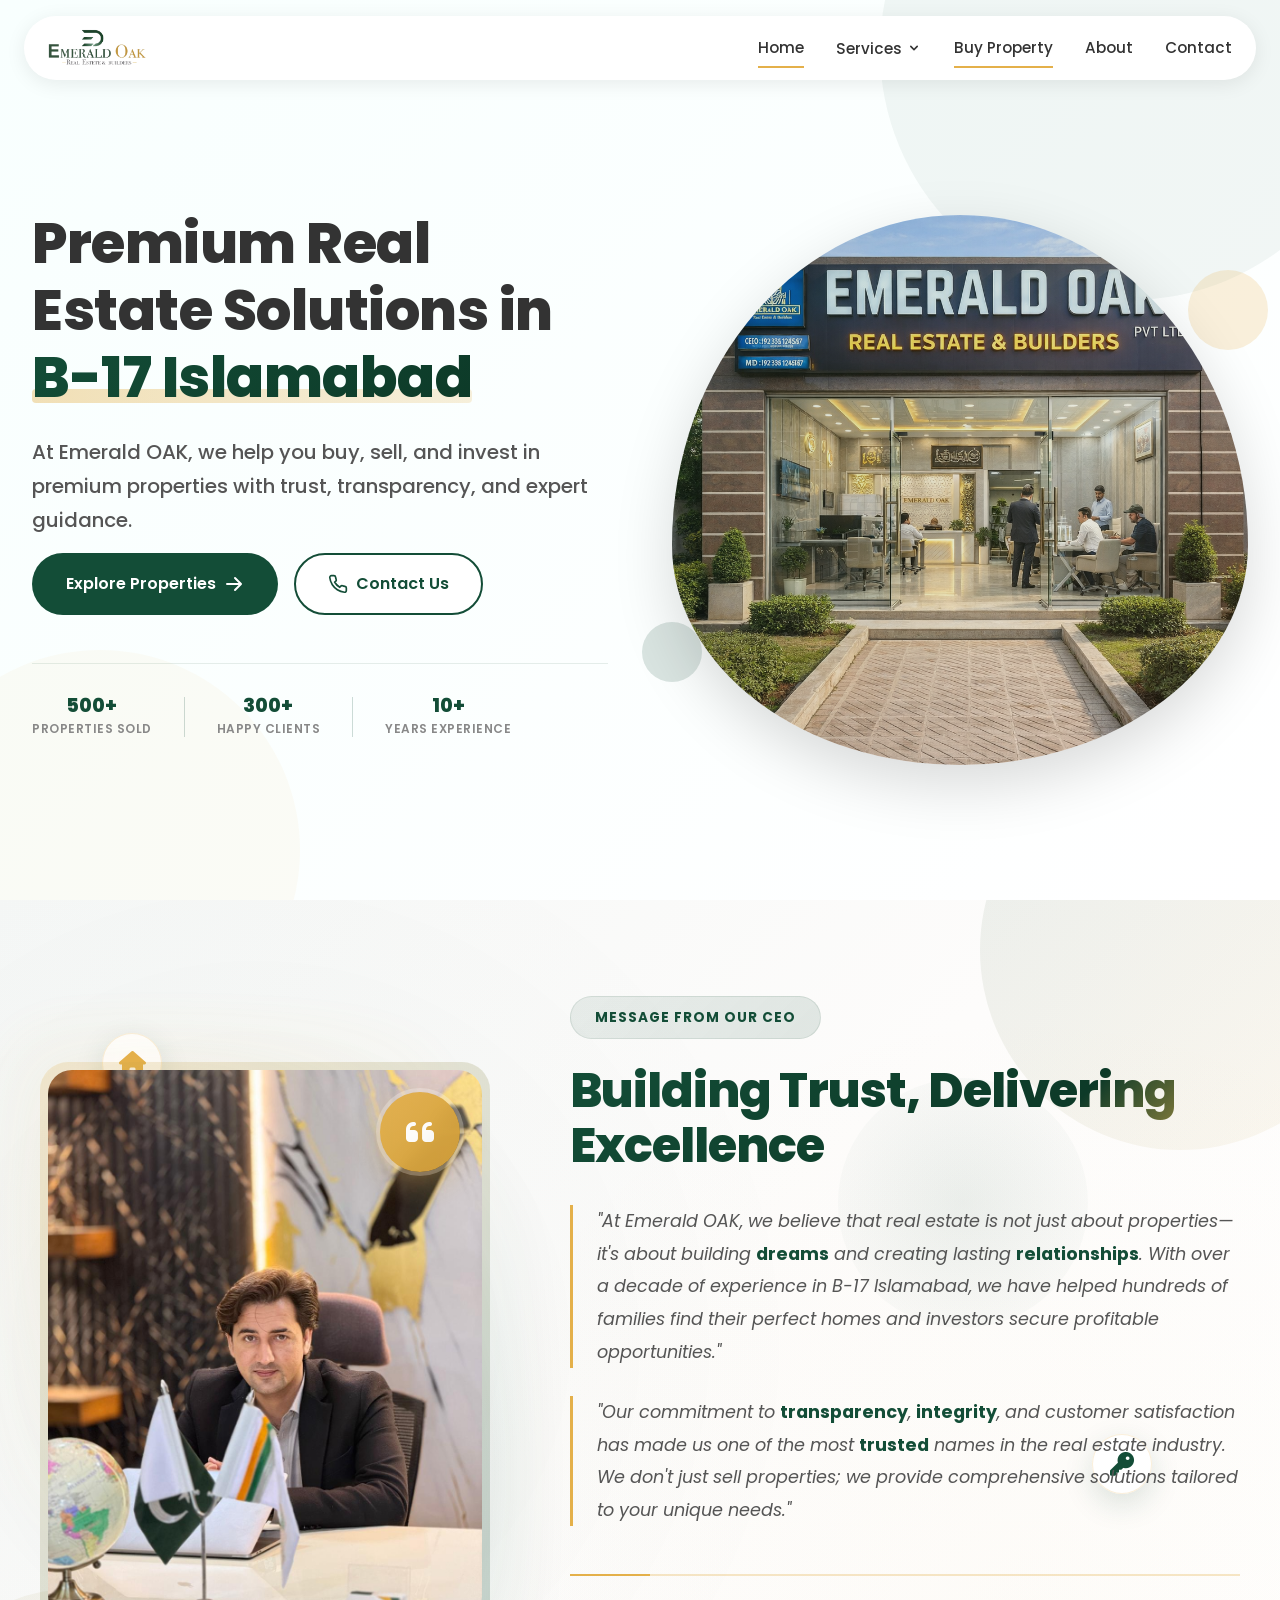
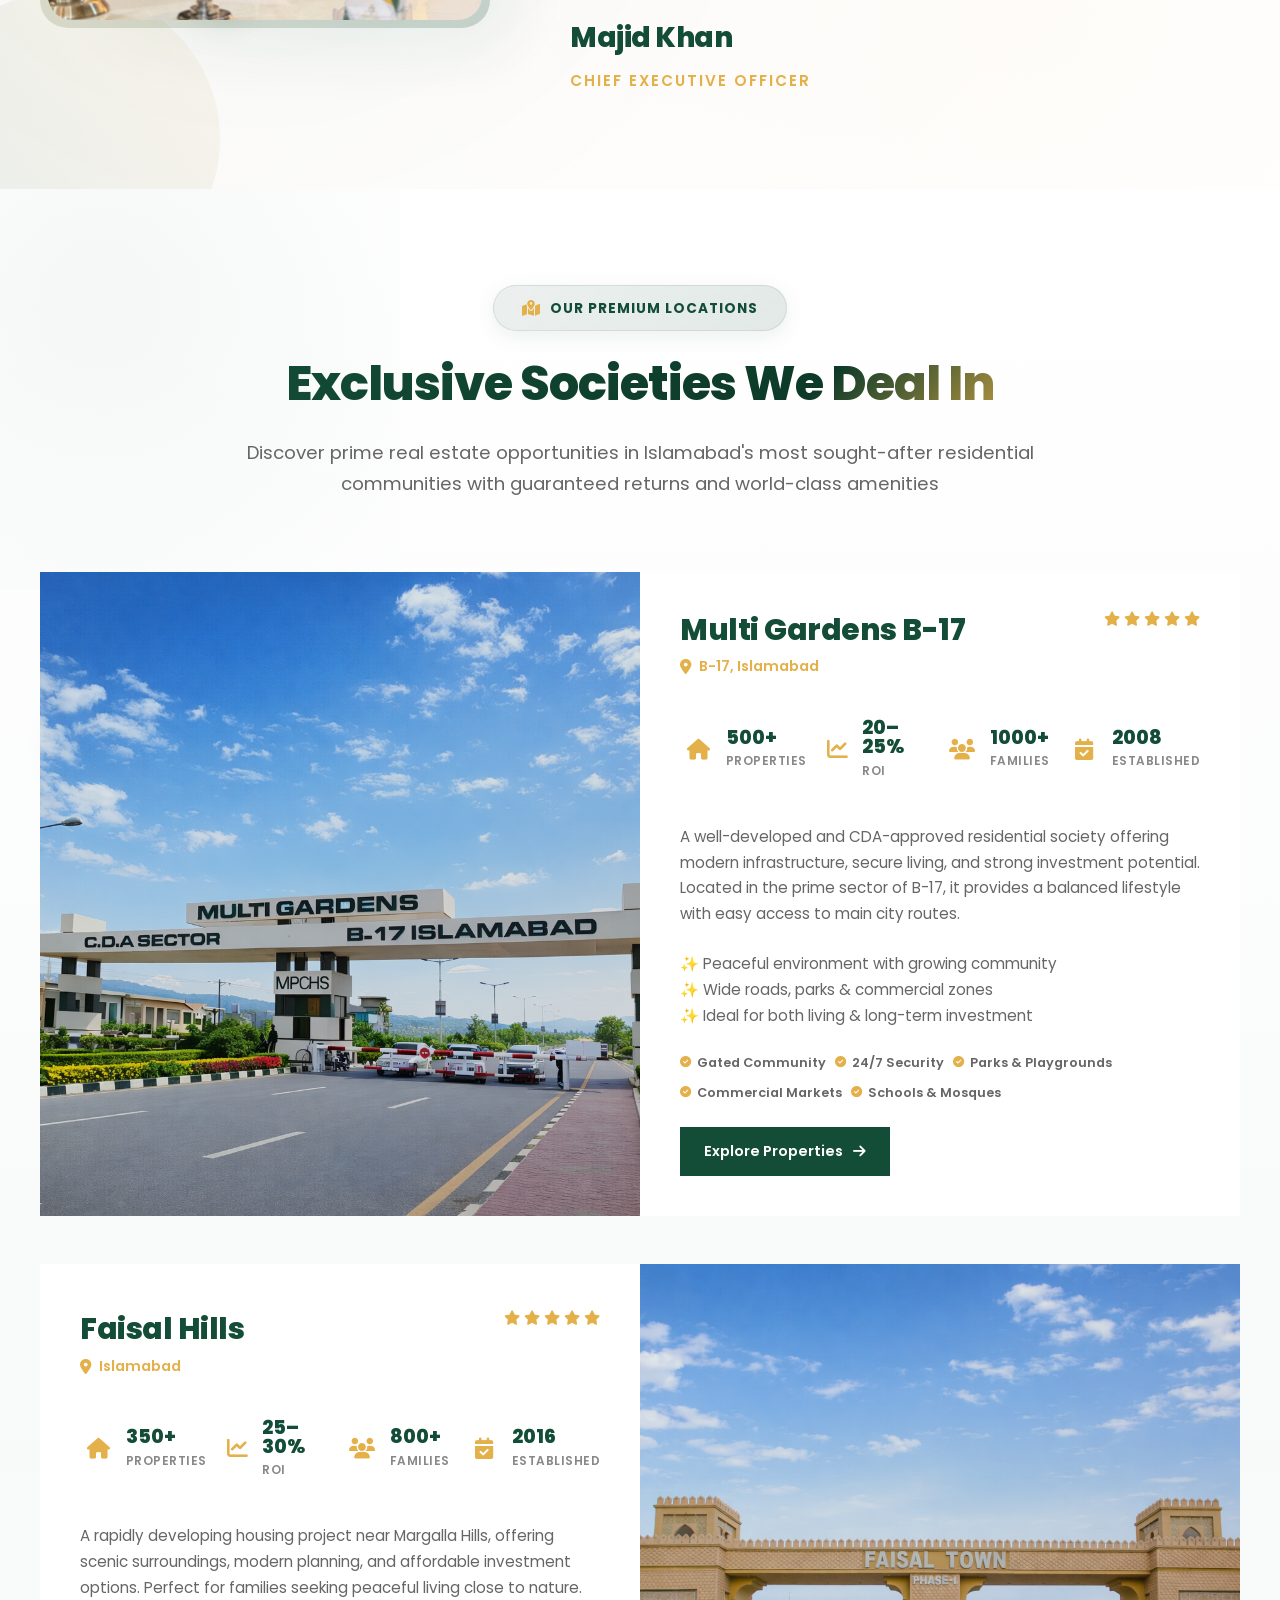
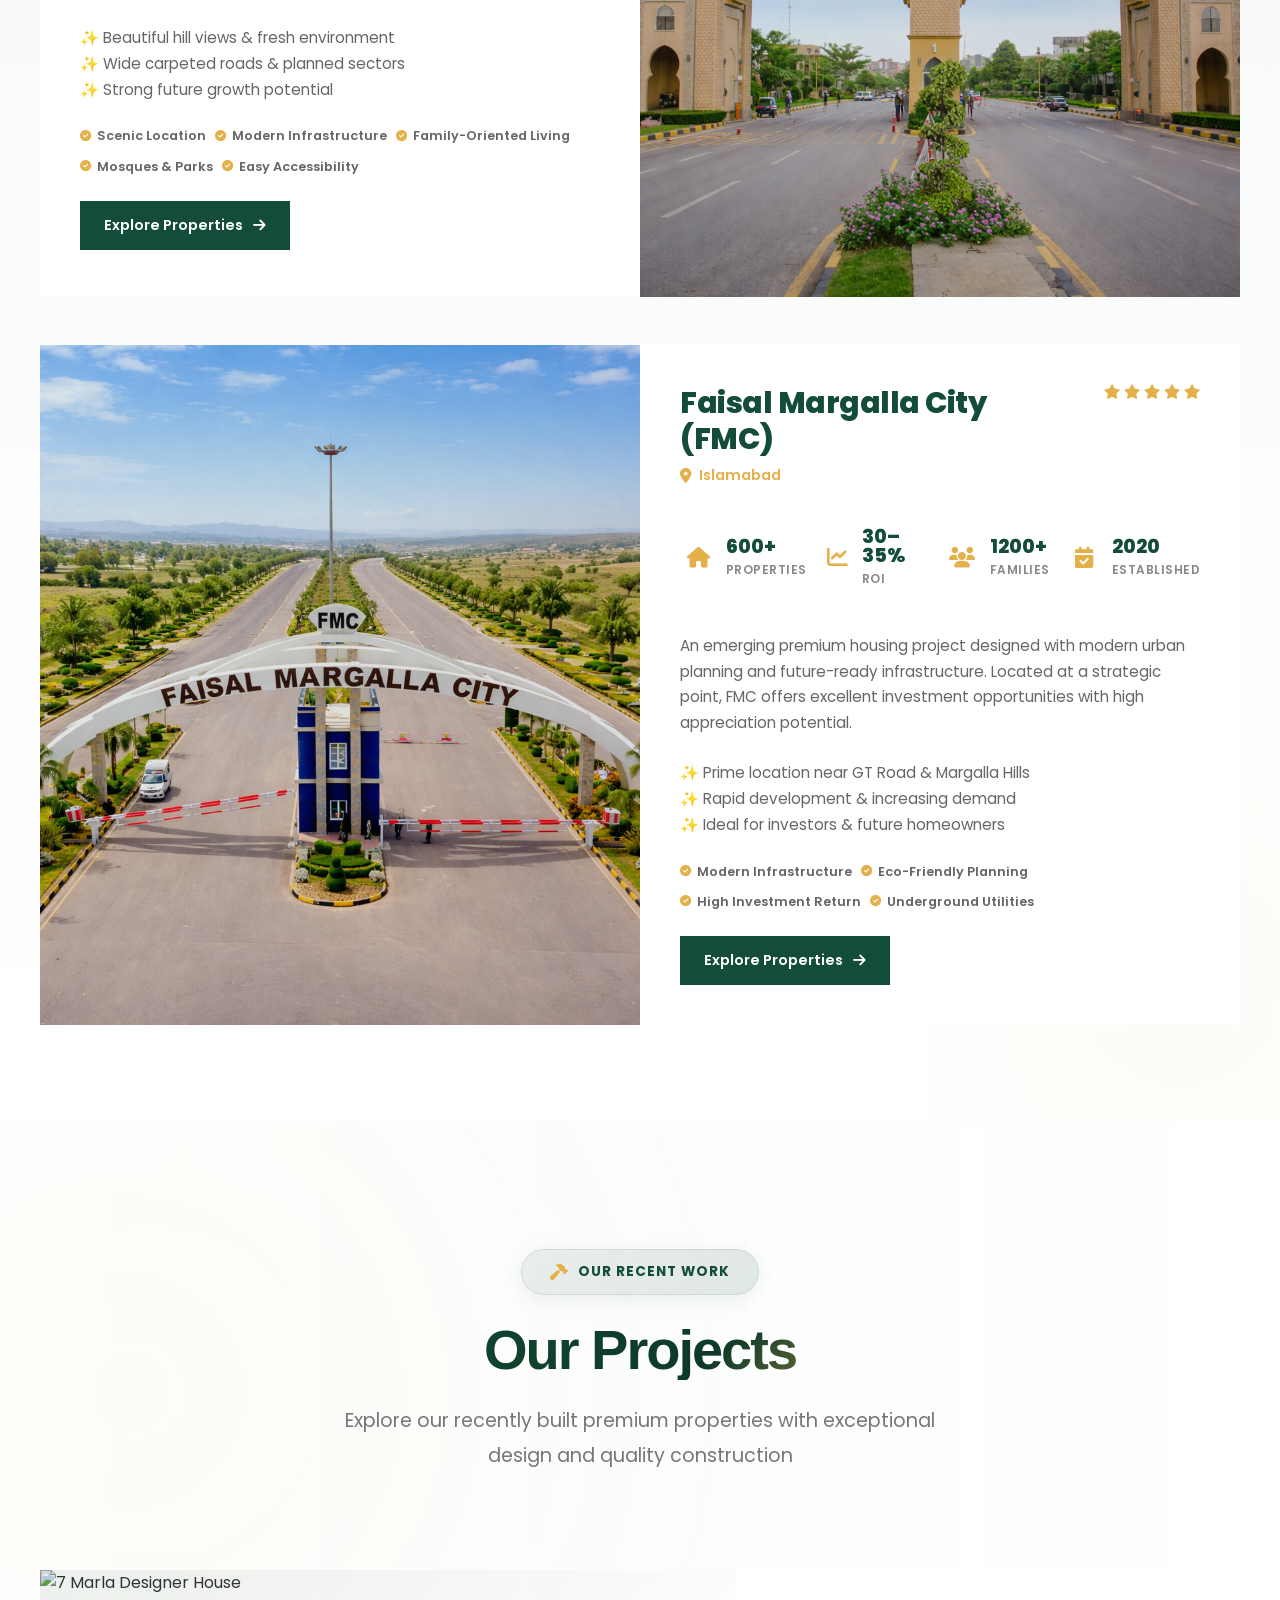
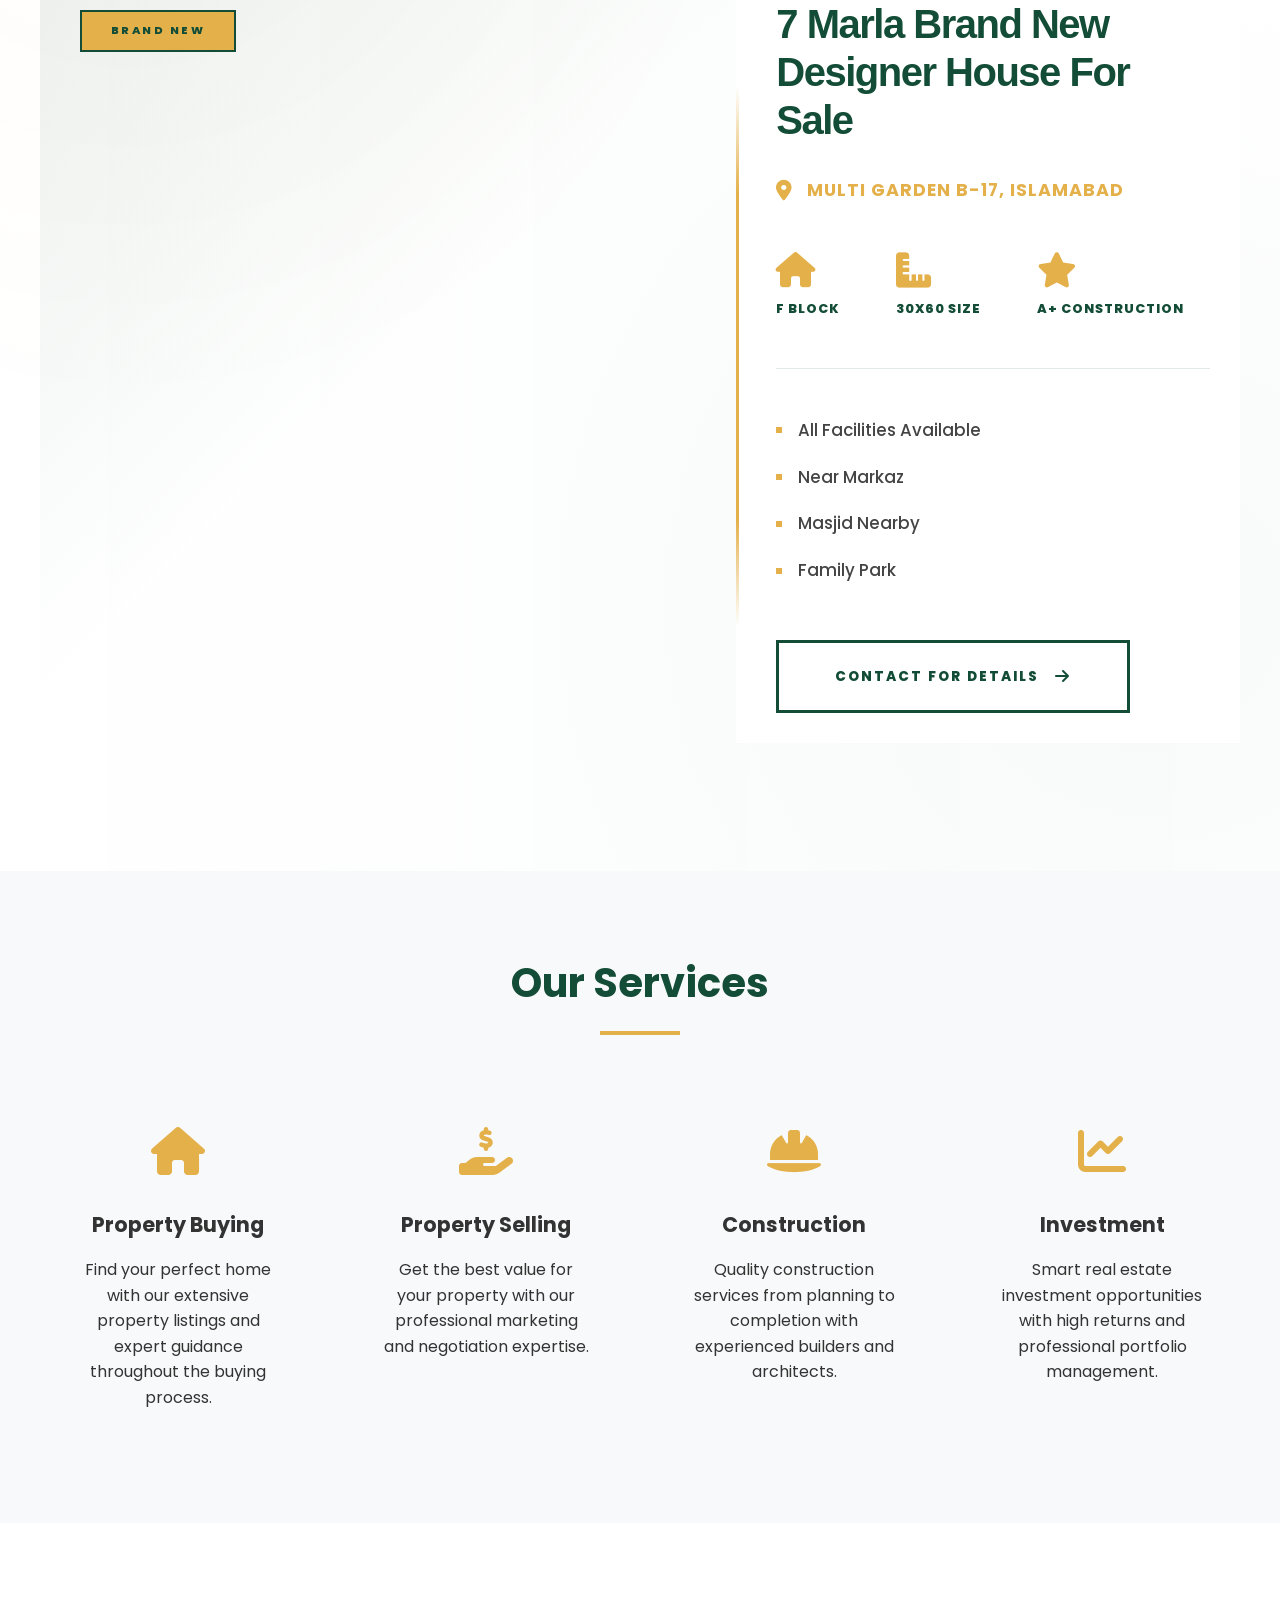
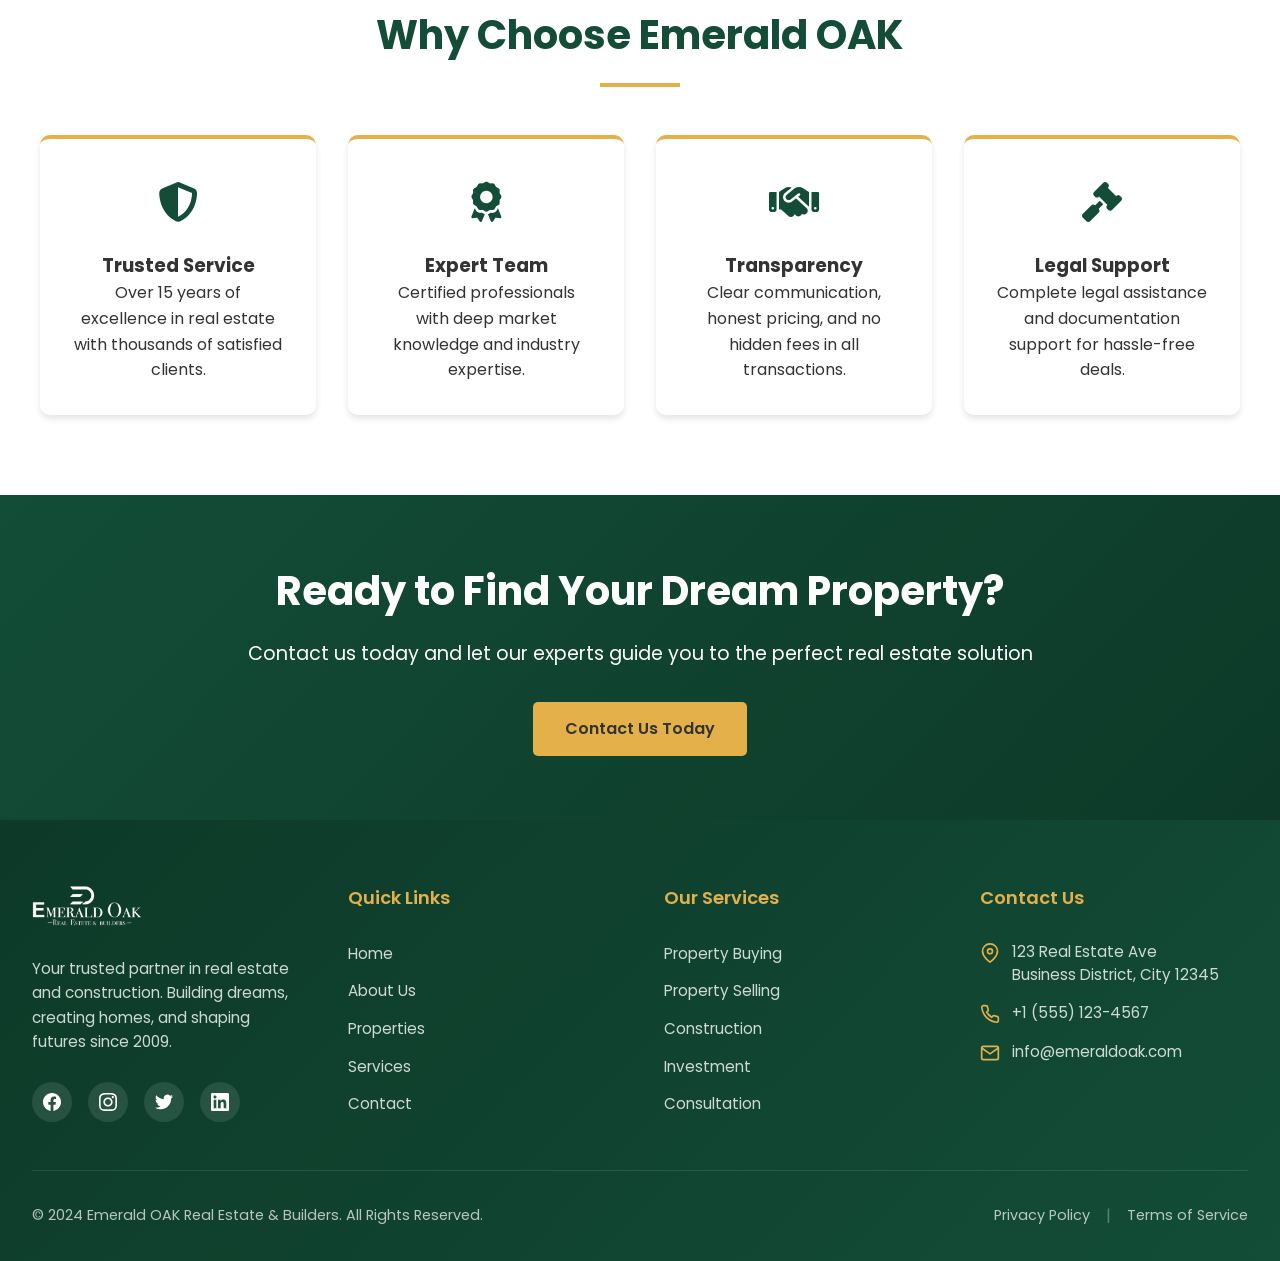
==== commit 0cfc737d: "Remove box designs from societies section and remove Featured Properties section" ====
--- a/index.html
+++ b/index.html
@@ -387,60 +387,57 @@
     </div>
   </section>
 
-  <!-- FEATURED PROPERTIES -->
-  <section id="properties">
+  <!-- OUR PROJECTS SECTION -->
+  <section class="projects-section">
     <div class="container">
-      <h2 class="section-title">Featured Properties</h2>
-      <div class="properties-grid">
-        
-        <div class="property-card">
-          <img src="https://images.unsplash.com/photo-1600596542815-ffad4c1539a9?w=600" alt="Luxury Villa" class="property-img">
-          <div class="property-info">
-            <div class="property-price">$850,000</div>
-            <div class="property-location">
+      <div class="projects-header">
+        <div class="section-badge">
+          <i class="fas fa-hammer"></i>
+          <span>Our Recent Work</span>
+        </div>
+        <h2 class="projects-title">Our Projects</h2>
+        <p class="projects-subtitle">Explore our recently built premium properties with exceptional design and quality construction</p>
+      </div>
+
+      <div class="projects-grid">
+        <!-- Project 1 -->
+        <div class="project-card">
+          <div class="project-image-wrapper">
+            <img src="assets/images/properties/20260415_223741.png" alt="7 Marla Designer House" class="project-image">
+            <div class="project-badge">Brand New</div>
+          </div>
+          <div class="project-content">
+            <h3 class="project-title">7 Marla Brand New Designer House For Sale</h3>
+            <div class="project-location">
               <i class="fas fa-map-marker-alt"></i>
-              Beverly Hills, CA
-            </div>
-            <div class="property-details">
-              <span><i class="fas fa-bed"></i> 4 Beds</span>
-              <span><i class="fas fa-bath"></i> 3 Baths</span>
-              <span><i class="fas fa-ruler-combined"></i> 3,200 sqft</span>
-            </div>
-          </div>
-        </div>
-
-        <div class="property-card">
-          <img src="https://images.unsplash.com/photo-1600585154340-be6161a56a0c?w=600" alt="Modern Apartment" class="property-img">
-          <div class="property-info">
-            <div class="property-price">$425,000</div>
-            <div class="property-location">
-              <i class="fas fa-map-marker-alt"></i>
-              Downtown Miami, FL
-            </div>
-            <div class="property-details">
-              <span><i class="fas fa-bed"></i> 2 Beds</span>
-              <span><i class="fas fa-bath"></i> 2 Baths</span>
-              <span><i class="fas fa-ruler-combined"></i> 1,800 sqft</span>
-            </div>
-          </div>
-        </div>
-
-        <div class="property-card">
-          <img src="https://images.unsplash.com/photo-1600607687939-ce8a6c25118c?w=600" alt="Family House" class="property-img">
-          <div class="property-info">
-            <div class="property-price">$650,000</div>
-            <div class="property-location">
-              <i class="fas fa-map-marker-alt"></i>
-              Austin, TX
-            </div>
-            <div class="property-details">
-              <span><i class="fas fa-bed"></i> 3 Beds</span>
-              <span><i class="fas fa-bath"></i> 2 Baths</span>
-              <span><i class="fas fa-ruler-combined"></i> 2,500 sqft</span>
-            </div>
-          </div>
-        </div>
-
+              <span>Multi Garden B-17, Islamabad</span>
+            </div>
+            <div class="project-details">
+              <div class="detail-item">
+                <i class="fas fa-home"></i>
+                <span>F Block</span>
+              </div>
+              <div class="detail-item">
+                <i class="fas fa-ruler-combined"></i>
+                <span>30x60 Size</span>
+              </div>
+              <div class="detail-item">
+                <i class="fas fa-star"></i>
+                <span>A+ Construction</span>
+              </div>
+            </div>
+            <div class="project-features">
+              <span class="project-feature-tag"><i class="fas fa-check"></i> All Facilities Available</span>
+              <span class="project-feature-tag"><i class="fas fa-check"></i> Near Markaz</span>
+              <span class="project-feature-tag"><i class="fas fa-check"></i> Masjid Nearby</span>
+              <span class="project-feature-tag"><i class="fas fa-check"></i> Family Park</span>
+            </div>
+            <a href="contact.html" class="project-btn">
+              <span>Contact for Details</span>
+              <i class="fas fa-arrow-right"></i>
+            </a>
+          </div>
+        </div>
       </div>
     </div>
   </section>
--- a/css/style.css
+++ b/css/style.css
@@ -1503,11 +1503,8 @@
 
 .society-card {
   background: #ffffff;
-  border-radius: 20px;
   overflow: hidden;
-  box-shadow: 0 10px 40px rgba(0, 0, 0, 0.08);
   transition: all 0.4s cubic-bezier(0.4, 0, 0.2, 1);
-  border: 1px solid rgba(0, 0, 0, 0.05);
   position: relative;
   display: grid;
   grid-template-columns: 1fr 1fr;
@@ -1522,25 +1519,8 @@
   grid-template-columns: 50% 50%;
 }
 
-.society-card::before {
-  content: '';
-  position: absolute;
-  inset: 0;
-  background: linear-gradient(135deg, rgba(228, 176, 74, 0.03), rgba(19, 77, 55, 0.03));
-  opacity: 0;
-  transition: opacity 0.4s ease;
-  z-index: 0;
-  border-radius: 20px;
-}
-
-.society-card:hover::before {
-  opacity: 1;
-}
-
 .society-card:hover {
-  transform: translateY(-8px);
-  box-shadow: 0 20px 50px rgba(19, 77, 55, 0.12);
-  border-color: rgba(228, 176, 74, 0.15);
+  transform: translateY(-3px);
 }
 
 .society-image-wrapper {
@@ -1568,40 +1548,9 @@
   z-index: 1;
 }
 
-.society-corner-badge {
-  position: absolute;
-  top: 20px;
-  left: 20px;
-  background: linear-gradient(135deg, var(--secondary), #d4a03a);
-  color: white;
-  padding: 0.5rem 1.1rem;
-  border-radius: 50px;
-  font-size: 0.75rem;
-  font-weight: 700;
-  text-transform: uppercase;
-  letter-spacing: 0.8px;
-  box-shadow: 0 5px 20px rgba(228, 176, 74, 0.4);
-  z-index: 2;
-}
-
-.society-number {
-  position: absolute;
-  bottom: 20px;
-  right: 20px;
-  width: 60px;
-  height: 60px;
-  background: rgba(255, 255, 255, 0.95);
-  border-radius: 50%;
-  display: flex;
-  align-items: center;
-  justify-content: center;
-  font-size: 1.8rem;
-  font-weight: 800;
-  color: var(--primary);
-  box-shadow: 0 8px 25px rgba(0, 0, 0, 0.15);
-  z-index: 2;
-  border: 2px solid var(--secondary);
-}
+
+
+
 
 .society-content {
   padding: 2.5rem;
@@ -1666,10 +1615,8 @@
   grid-template-columns: repeat(4, 1fr);
   gap: 1rem;
   margin-bottom: 1.5rem;
-  padding: 1.25rem;
-  background: linear-gradient(135deg, rgba(19, 77, 55, 0.04), rgba(228, 176, 74, 0.04));
-  border-radius: 12px;
-  border: 1px solid rgba(19, 77, 55, 0.08);
+  padding: 1.25rem 0;
+  background: transparent;
 }
 
 .stat-box {
@@ -1686,8 +1633,6 @@
   display: flex;
   align-items: center;
   justify-content: center;
-  background: rgba(228, 176, 74, 0.1);
-  border-radius: 8px;
 }
 
 .stat-info {
@@ -1721,13 +1666,10 @@
   display: inline-flex;
   align-items: center;
   gap: 0.35rem;
-  background: rgba(19, 77, 55, 0.05);
-  color: var(--primary);
-  padding: 0.4rem 0.85rem;
-  border-radius: 50px;
+  color: #666;
+  padding: 0;
   font-size: 0.8rem;
   font-weight: 600;
-  border: 1px solid rgba(19, 77, 55, 0.1);
 }
 
 .feature-tag i {
@@ -1739,29 +1681,18 @@
   display: inline-flex;
   align-items: center;
   gap: 0.6rem;
-  background: linear-gradient(135deg, var(--primary), #0d3a28);
+  background: var(--primary);
   color: white;
   padding: 0.8rem 1.5rem;
-  border-radius: 50px;
   font-weight: 600;
   font-size: 0.9rem;
   text-decoration: none;
-  transition: all 0.3s ease;
-  box-shadow: 0 5px 20px rgba(19, 77, 55, 0.2);
+  transition: opacity 0.3s ease;
   align-self: flex-start;
 }
 
 .society-btn:hover {
-  transform: translateX(5px);
-  box-shadow: 0 8px 25px rgba(19, 77, 55, 0.3);
-}
-
-.society-btn i {
-  transition: transform 0.3s ease;
-}
-
-.society-btn:hover i {
-  transform: translateX(5px);
+  opacity: 0.9;
 }
 
 /* Societies Responsive */
@@ -1891,7 +1822,6 @@
   }
   
   .society-card {
-    border-radius: 20px;
     cursor: pointer;
   }
   
@@ -1922,7 +1852,6 @@
     background: transparent;
     color: var(--primary);
     border: 2px solid var(--primary);
-    border-radius: 50px;
     font-weight: 600;
     font-size: 0.9rem;
     cursor: pointer;
@@ -1934,8 +1863,6 @@
   .society-expand-btn:hover {
     background: var(--primary);
     color: white;
-    transform: translateY(-2px);
-    box-shadow: 0 5px 15px rgba(19, 77, 55, 0.2);
   }
   
   .society-expand-btn i {
@@ -1963,20 +1890,7 @@
     min-height: 280px;
   }
   
-  .society-corner-badge {
-    font-size: 0.7rem;
-    padding: 0.5rem 1rem;
-    top: 20px;
-    left: 20px;
-  }
-  
-  .society-number {
-    width: 50px;
-    height: 50px;
-    font-size: 1.5rem;
-    bottom: 20px;
-    right: 20px;
-  }
+
   
   .society-stats {
     grid-template-columns: 1fr;
@@ -2002,6 +1916,521 @@
   .society-btn {
     width: 100%;
     justify-content: center;
+  }
+}
+
+/* OUR PROJECTS SECTION */
+.projects-section {
+  padding: 8rem 0;
+  background: #ffffff;
+  position: relative;
+  overflow: hidden;
+}
+
+.projects-section::before {
+  content: '';
+  position: absolute;
+  top: 0;
+  left: 0;
+  right: 0;
+  bottom: 0;
+  background: 
+    linear-gradient(90deg, transparent 0%, rgba(19, 77, 55, 0.01) 50%, transparent 100%),
+    radial-gradient(circle at 10% 20%, rgba(228, 176, 74, 0.03) 0%, transparent 40%),
+    radial-gradient(circle at 90% 80%, rgba(19, 77, 55, 0.03) 0%, transparent 40%);
+  pointer-events: none;
+}
+
+.projects-header {
+  text-align: center;
+  max-width: 800px;
+  margin: 0 auto 6rem;
+  padding: 0 2rem;
+  position: relative;
+  z-index: 1;
+}
+
+.projects-title {
+  font-size: 3.5rem;
+  background: linear-gradient(135deg, var(--primary) 0%, #0d3a28 60%, var(--secondary) 100%);
+  -webkit-background-clip: text;
+  -webkit-text-fill-color: transparent;
+  background-clip: text;
+  margin-bottom: 1.5rem;
+  font-weight: 900;
+  line-height: 1.1;
+  letter-spacing: -2px;
+}
+
+.projects-subtitle {
+  font-size: 1.2rem;
+  color: #777;
+  line-height: 1.8;
+  font-weight: 400;
+  max-width: 650px;
+  margin: 0 auto;
+}
+
+.projects-grid {
+  max-width: 100%;
+  margin: 0 auto;
+  position: relative;
+  z-index: 1;
+}
+
+.project-card {
+  display: grid;
+  grid-template-columns: 58% 42%;
+  gap: 0;
+  margin-bottom: 0;
+  position: relative;
+  min-height: 650px;
+  transition: all 0.6s cubic-bezier(0.4, 0, 0.2, 1);
+}
+
+.project-card:hover {
+  transform: scale(1.01);
+}
+
+.project-card:nth-child(even) {
+  grid-template-columns: 42% 58%;
+}
+
+.project-card:nth-child(even) .project-image-wrapper {
+  order: 2;
+}
+
+.project-card:nth-child(even) .project-content {
+  order: 1;
+  padding-left: 8%;
+  padding-right: 6%;
+}
+
+.project-card:nth-child(even) .project-content::before {
+  left: auto;
+  right: 0;
+}
+
+.project-image-wrapper {
+  position: relative;
+  height: 100%;
+  min-height: 650px;
+  overflow: hidden;
+}
+
+.project-image-wrapper::after {
+  content: '';
+  position: absolute;
+  inset: 0;
+  background: linear-gradient(135deg, rgba(19, 77, 55, 0.08) 0%, transparent 50%);
+  opacity: 1;
+  transition: opacity 0.6s ease;
+}
+
+.project-card:hover .project-image-wrapper::after {
+  opacity: 0;
+}
+
+.project-image {
+  width: 100%;
+  height: 100%;
+  object-fit: cover;
+  transition: transform 1s cubic-bezier(0.4, 0, 0.2, 1);
+  filter: grayscale(0.15) brightness(0.98);
+}
+
+.project-card:hover .project-image {
+  transform: scale(1.08);
+  filter: grayscale(0) brightness(1);
+}
+
+.project-badge {
+  position: absolute;
+  top: 40px;
+  left: 40px;
+  background: var(--secondary);
+  color: var(--primary);
+  padding: 0.65rem 1.8rem;
+  font-size: 0.7rem;
+  font-weight: 800;
+  text-transform: uppercase;
+  letter-spacing: 2.5px;
+  z-index: 3;
+  border: 2px solid var(--primary);
+}
+
+.project-content {
+  background: #ffffff;
+  padding: 6% 6% 6% 8%;
+  display: flex;
+  flex-direction: column;
+  justify-content: center;
+  position: relative;
+}
+
+.project-content::before {
+  content: '';
+  position: absolute;
+  left: 0;
+  top: 15%;
+  bottom: 15%;
+  width: 3px;
+  background: linear-gradient(180deg, transparent, var(--secondary) 20%, var(--secondary) 80%, transparent);
+}
+
+.project-title {
+  font-size: 2.5rem;
+  color: var(--primary);
+  font-weight: 900;
+  margin-bottom: 2rem;
+  line-height: 1.2;
+  letter-spacing: -1.5px;
+}
+
+.project-location {
+  display: flex;
+  align-items: center;
+  gap: 0.85rem;
+  color: var(--secondary);
+  font-size: 1.1rem;
+  font-weight: 700;
+  margin-bottom: 3rem;
+  text-transform: uppercase;
+  letter-spacing: 1px;
+}
+
+.project-location i {
+  font-size: 1.3rem;
+}
+
+.project-details {
+  display: flex;
+  gap: 3.5rem;
+  margin-bottom: 3rem;
+  padding-bottom: 3rem;
+  border-bottom: 1px solid rgba(19, 77, 55, 0.12);
+}
+
+.detail-item {
+  display: flex;
+  flex-direction: column;
+  gap: 0.75rem;
+}
+
+.detail-item i {
+  color: var(--secondary);
+  font-size: 2.2rem;
+}
+
+.detail-item span {
+  font-size: 0.95rem;
+  color: var(--primary);
+  font-weight: 800;
+  text-transform: uppercase;
+  letter-spacing: 1px;
+  font-size: 0.8rem;
+}
+
+.project-features {
+  display: flex;
+  flex-direction: column;
+  gap: 1.25rem;
+  margin-bottom: 3.5rem;
+}
+
+.project-feature-tag {
+  display: flex;
+  align-items: center;
+  gap: 1rem;
+  color: #444;
+  font-size: 1.05rem;
+  font-weight: 500;
+  transition: all 0.4s cubic-bezier(0.4, 0, 0.2, 1);
+  padding-left: 0;
+  position: relative;
+}
+
+.project-feature-tag::before {
+  content: '';
+  width: 6px;
+  height: 6px;
+  background: var(--secondary);
+  display: block;
+  transition: all 0.4s ease;
+}
+
+.project-feature-tag:hover {
+  color: var(--primary);
+  transform: translateX(12px);
+}
+
+.project-feature-tag:hover::before {
+  width: 24px;
+  background: var(--primary);
+}
+
+.project-feature-tag i {
+  display: none;
+}
+
+.project-btn {
+  display: inline-flex;
+  align-items: center;
+  justify-content: center;
+  gap: 1rem;
+  background: transparent;
+  color: var(--primary);
+  padding: 1.4rem 3.5rem;
+  border: 3px solid var(--primary);
+  font-weight: 800;
+  font-size: 0.85rem;
+  text-decoration: none;
+  text-transform: uppercase;
+  letter-spacing: 2px;
+  transition: all 0.5s cubic-bezier(0.4, 0, 0.2, 1);
+  align-self: flex-start;
+  position: relative;
+  overflow: hidden;
+}
+
+.project-btn::before {
+  content: '';
+  position: absolute;
+  top: 0;
+  left: -100%;
+  width: 100%;
+  height: 100%;
+  background: var(--primary);
+  transition: left 0.5s cubic-bezier(0.4, 0, 0.2, 1);
+  z-index: -1;
+}
+
+.project-btn:hover::before {
+  left: 0;
+}
+
+.project-btn:hover {
+  color: white;
+  border-color: var(--primary);
+  transform: translateY(-3px);
+  box-shadow: 0 10px 30px rgba(19, 77, 55, 0.2);
+}
+
+.project-btn i {
+  transition: transform 0.5s cubic-bezier(0.4, 0, 0.2, 1);
+  font-size: 1rem;
+}
+
+.project-btn:hover i {
+  transform: translateX(8px);
+}
+
+/* Projects Responsive */
+@media (max-width: 1200px) {
+  .project-card,
+  .project-card:nth-child(even) {
+    grid-template-columns: 50% 50%;
+  }
+  
+  .project-content {
+    padding: 5%;
+  }
+  
+  .project-card:nth-child(even) .project-content {
+    padding: 5%;
+  }
+  
+  .project-title {
+    font-size: 2.2rem;
+  }
+}
+
+@media (max-width: 1024px) {
+  .projects-section {
+    padding: 6rem 0;
+  }
+  
+  .project-card,
+  .project-card:nth-child(even) {
+    grid-template-columns: 1fr;
+    min-height: auto;
+  }
+  
+  .project-card:nth-child(even) .project-image-wrapper {
+    order: 1;
+  }
+  
+  .project-card:nth-child(even) .project-content {
+    order: 2;
+    padding: 4rem 3rem;
+  }
+  
+  .project-content {
+    padding: 4rem 3rem;
+  }
+  
+  .project-content::before {
+    left: 0;
+    top: 0;
+    right: 0;
+    bottom: auto;
+    width: 100%;
+    height: 3px;
+    background: linear-gradient(90deg, transparent, var(--secondary) 20%, var(--secondary) 80%, transparent);
+  }
+  
+  .project-card:nth-child(even) .project-content::before {
+    left: 0;
+    right: 0;
+  }
+  
+  .project-image-wrapper {
+    min-height: 450px;
+  }
+}
+
+@media (max-width: 768px) {
+  .projects-section {
+    padding: 5rem 0;
+  }
+  
+  .projects-header {
+    margin-bottom: 4rem;
+  }
+  
+  .projects-title {
+    font-size: 2.75rem;
+    letter-spacing: -1.5px;
+  }
+  
+  .projects-subtitle {
+    font-size: 1.05rem;
+  }
+  
+  .project-image-wrapper {
+    min-height: 400px;
+  }
+  
+  .project-content {
+    padding: 3rem 2rem;
+  }
+  
+  .project-card:nth-child(even) .project-content {
+    padding: 3rem 2rem;
+  }
+  
+  .project-title {
+    font-size: 1.95rem;
+    margin-bottom: 1.5rem;
+  }
+  
+  .project-location {
+    font-size: 1rem;
+    margin-bottom: 2.5rem;
+  }
+  
+  .project-details {
+    gap: 2rem;
+    margin-bottom: 2.5rem;
+    padding-bottom: 2.5rem;
+  }
+  
+  .detail-item i {
+    font-size: 1.8rem;
+  }
+  
+  .project-features {
+    gap: 1rem;
+    margin-bottom: 3rem;
+  }
+  
+  .project-feature-tag {
+    font-size: 0.95rem;
+  }
+}
+
+@media (max-width: 480px) {
+  .projects-section {
+    padding: 4rem 0;
+  }
+  
+  .projects-header {
+    margin-bottom: 3rem;
+    padding: 0 1rem;
+  }
+  
+  .projects-title {
+    font-size: 2.2rem;
+    letter-spacing: -1px;
+  }
+  
+  .projects-subtitle {
+    font-size: 0.95rem;
+  }
+  
+  .project-image-wrapper {
+    min-height: 350px;
+  }
+  
+  .project-badge {
+    top: 25px;
+    left: 25px;
+    padding: 0.55rem 1.4rem;
+    font-size: 0.65rem;
+  }
+  
+  .project-content {
+    padding: 2.5rem 1.5rem;
+  }
+  
+  .project-card:nth-child(even) .project-content {
+    padding: 2.5rem 1.5rem;
+  }
+  
+  .project-title {
+    font-size: 1.65rem;
+    margin-bottom: 1.25rem;
+  }
+  
+  .project-location {
+    font-size: 0.9rem;
+    margin-bottom: 2rem;
+  }
+  
+  .project-details {
+    flex-wrap: wrap;
+    gap: 1.5rem;
+    margin-bottom: 2rem;
+    padding-bottom: 2rem;
+  }
+  
+  .detail-item {
+    flex: 1 1 calc(50% - 0.75rem);
+    min-width: 100px;
+  }
+  
+  .detail-item i {
+    font-size: 1.6rem;
+  }
+  
+  .detail-item span {
+    font-size: 0.75rem;
+  }
+  
+  .project-features {
+    gap: 0.9rem;
+    margin-bottom: 2.5rem;
+  }
+  
+  .project-feature-tag {
+    font-size: 0.9rem;
+  }
+  
+  .project-btn {
+    width: 100%;
+    padding: 1.2rem 2rem;
+    font-size: 0.8rem;
+    letter-spacing: 1.5px;
   }
 }
 
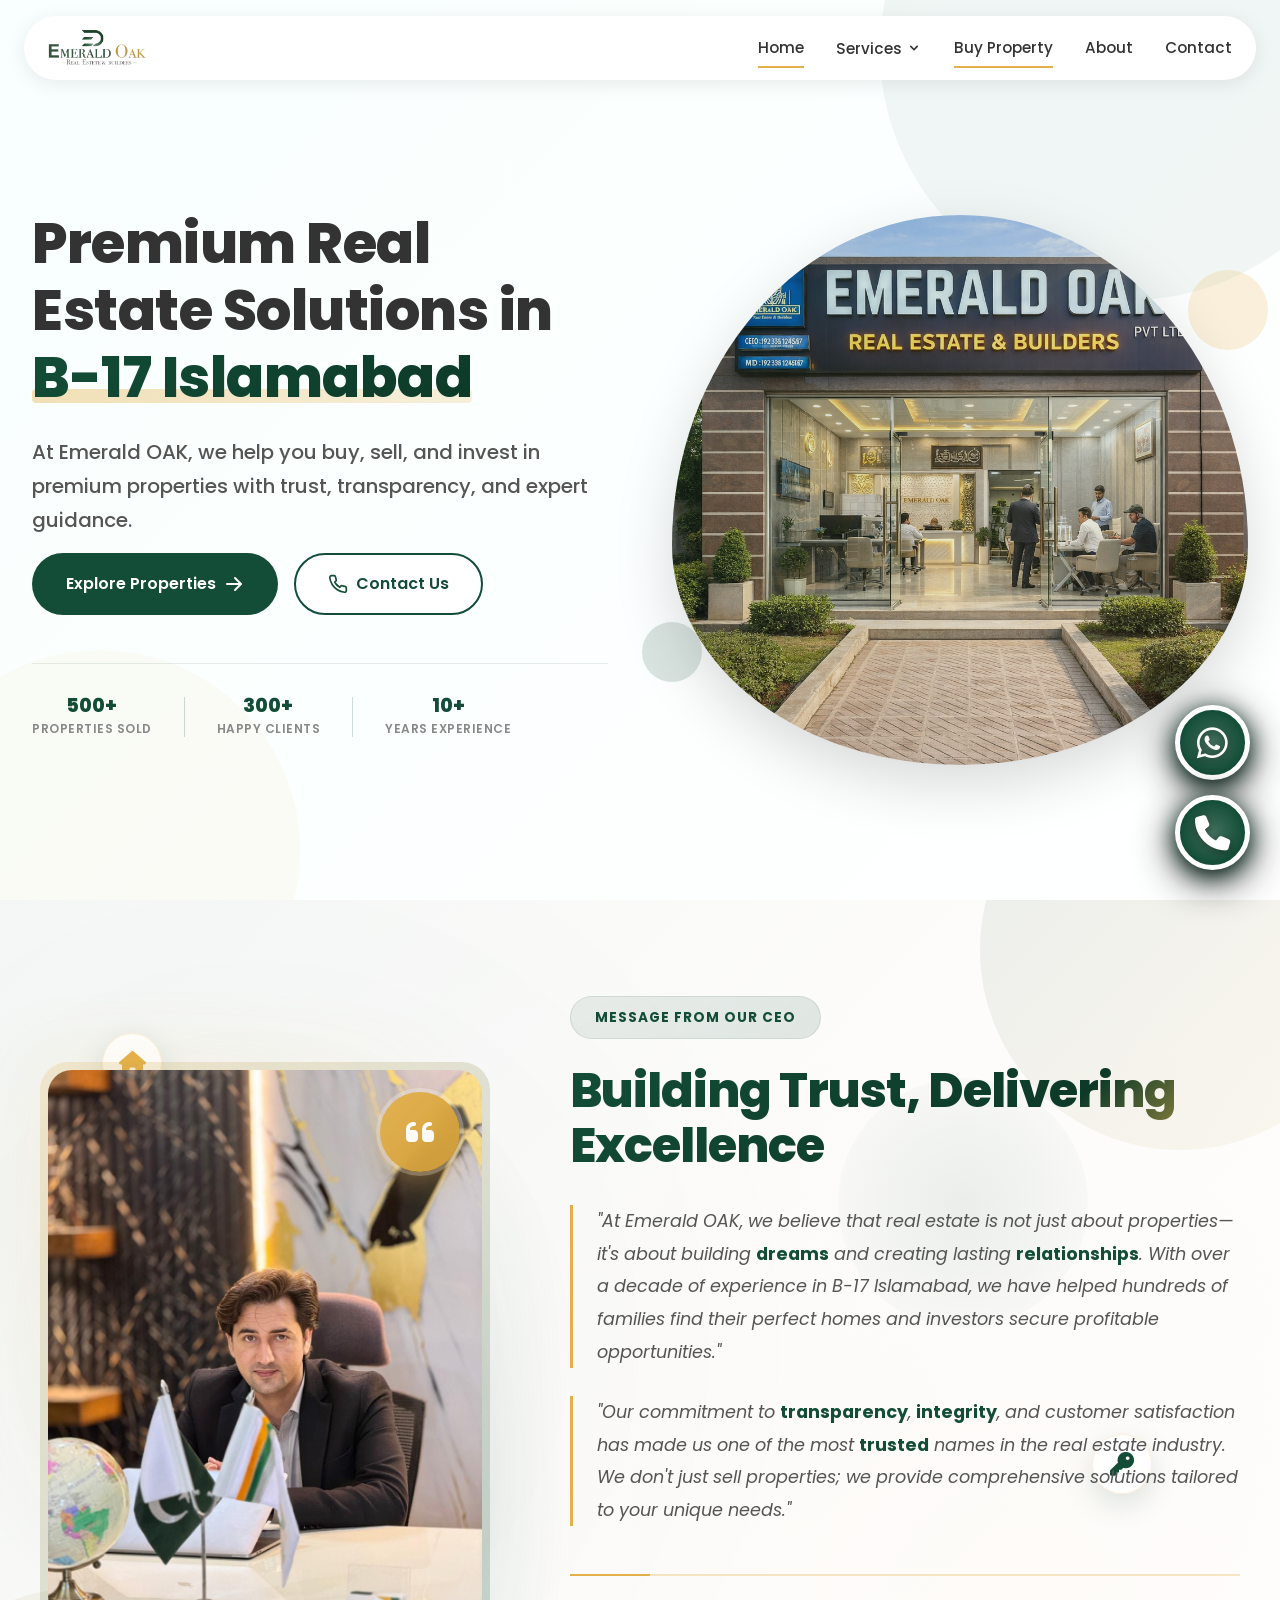
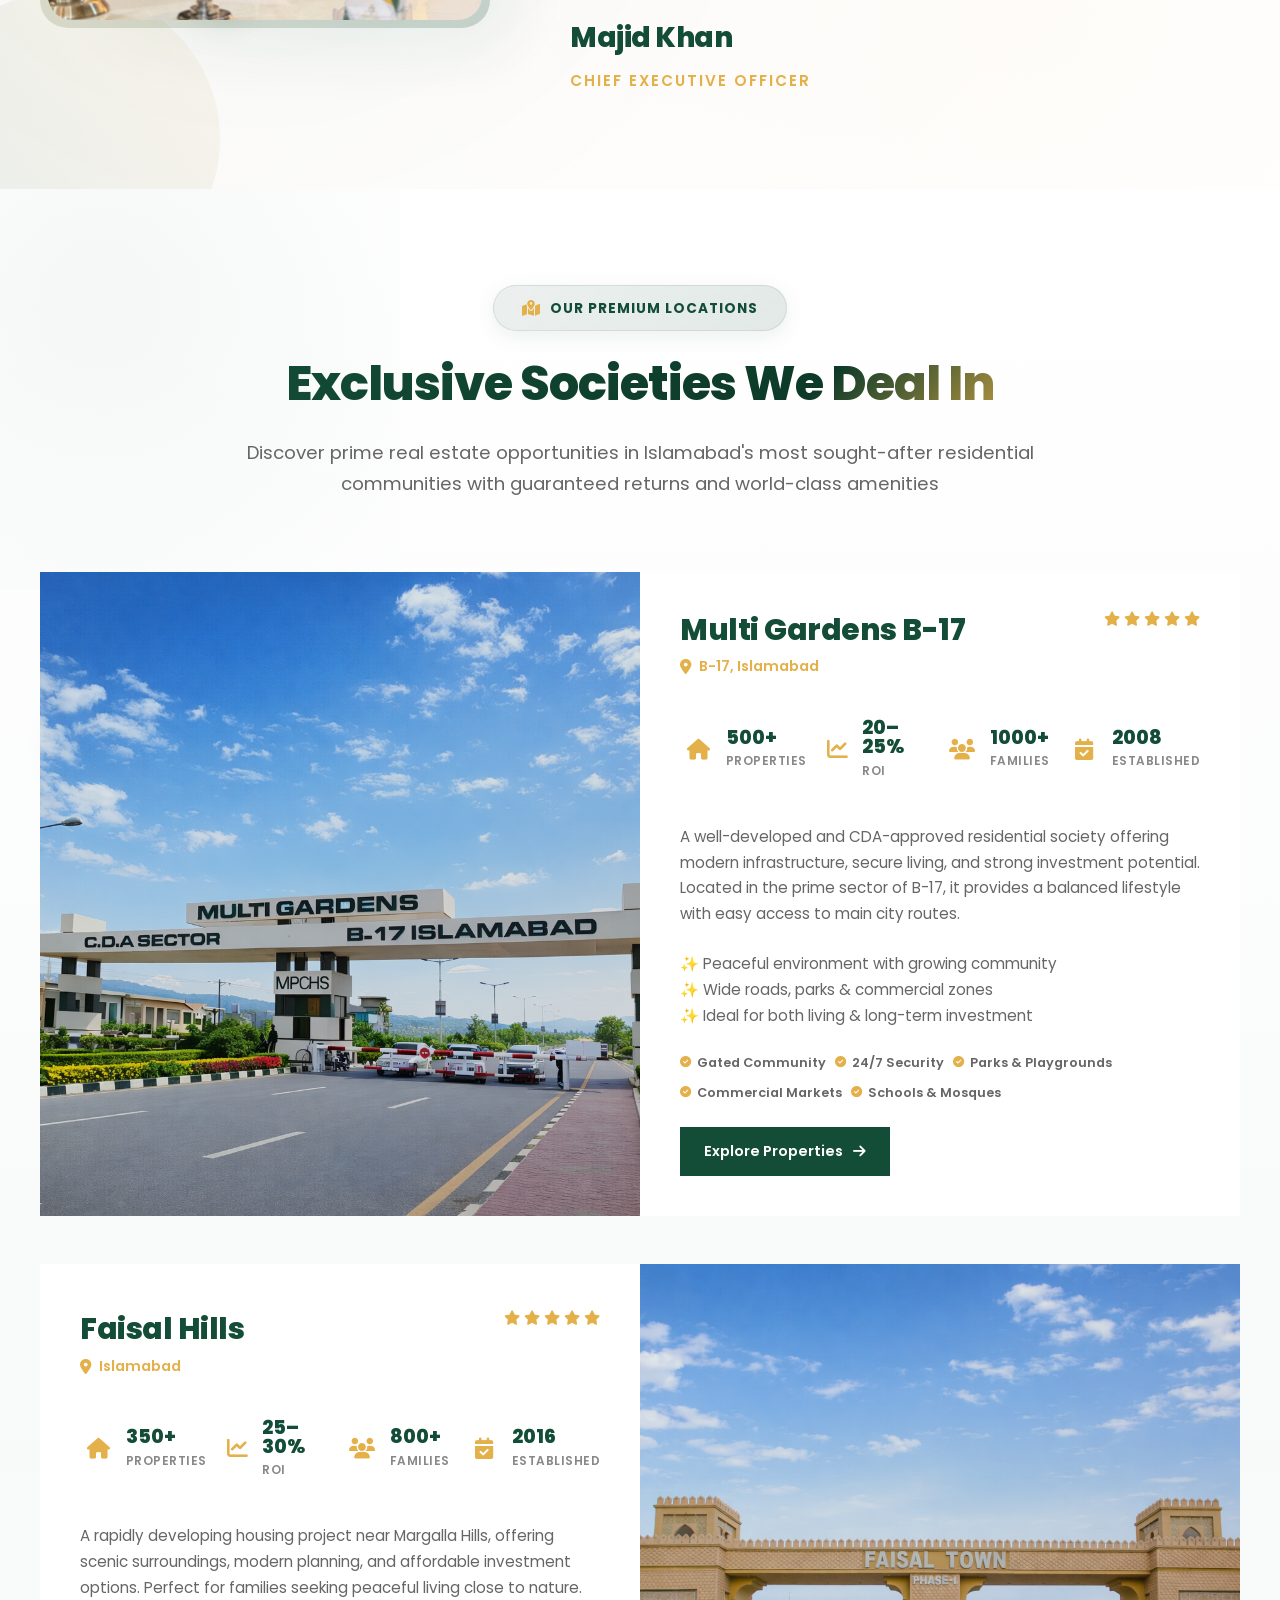
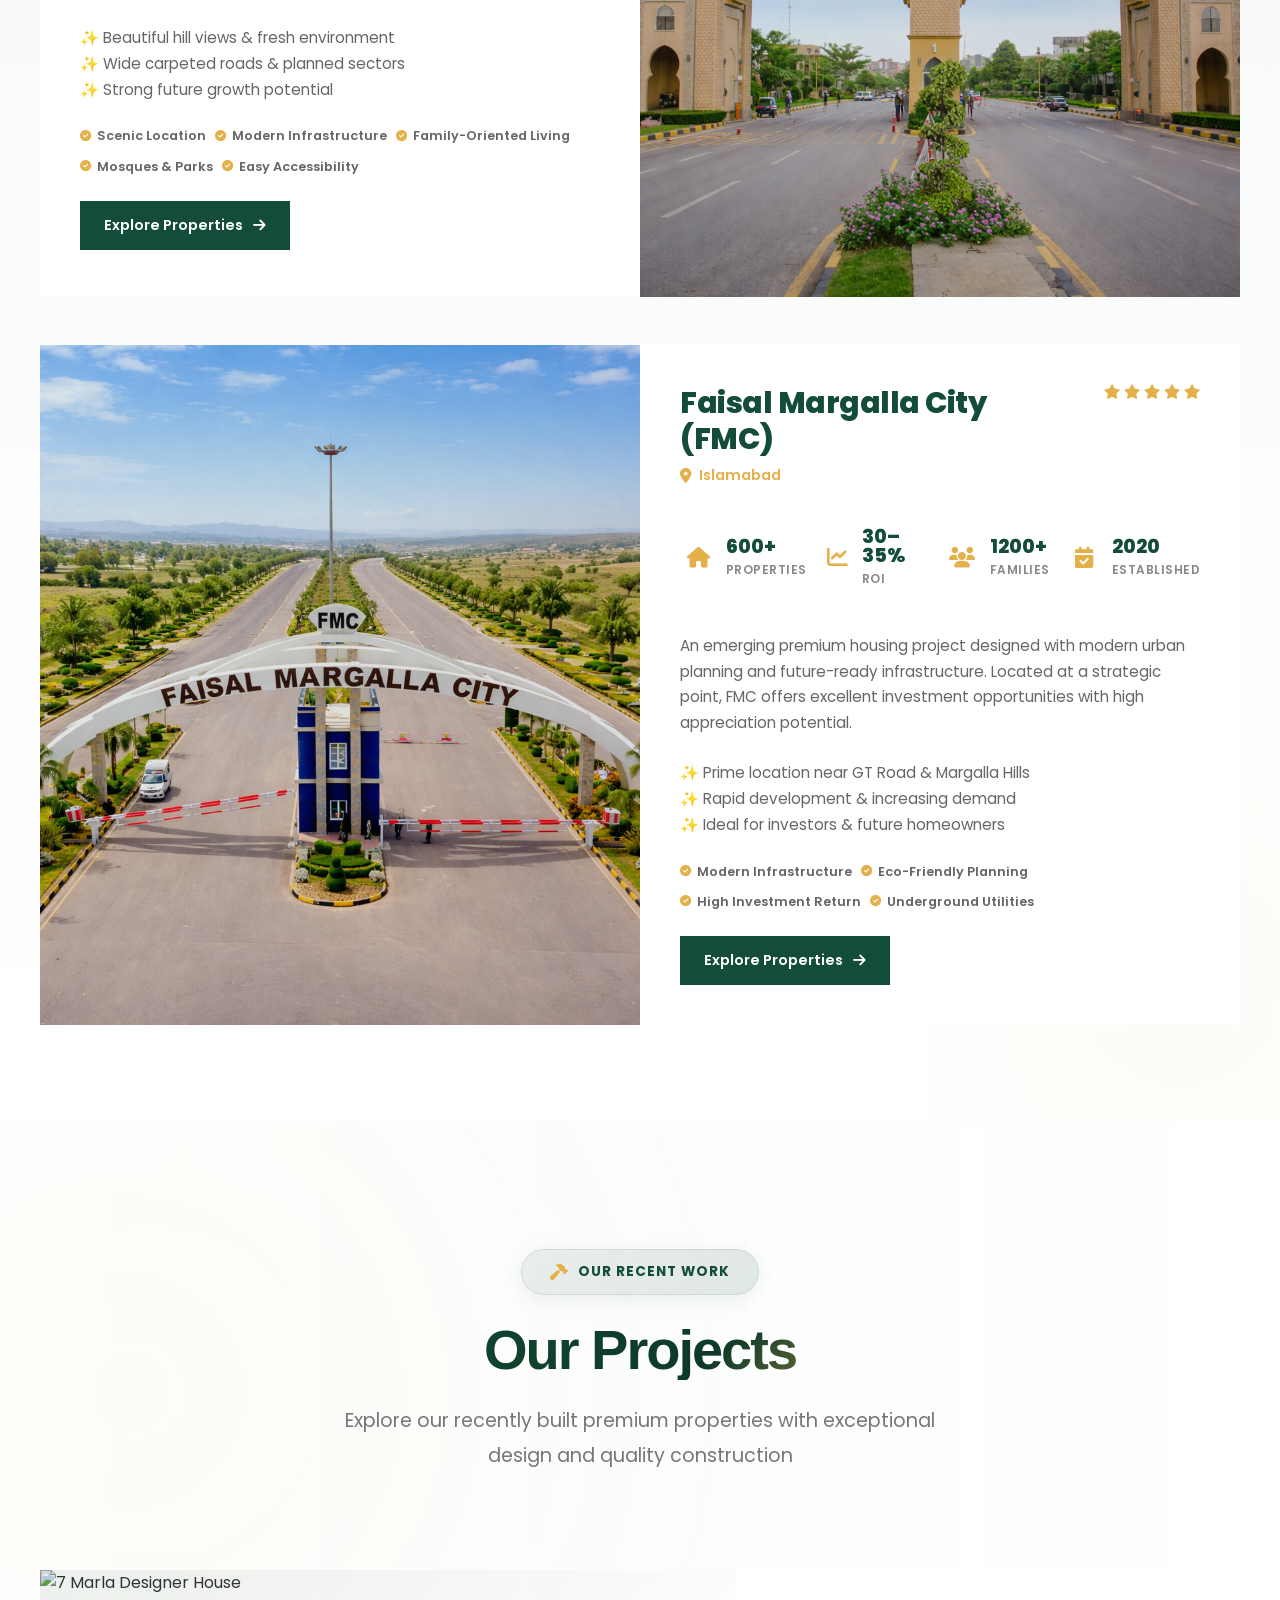
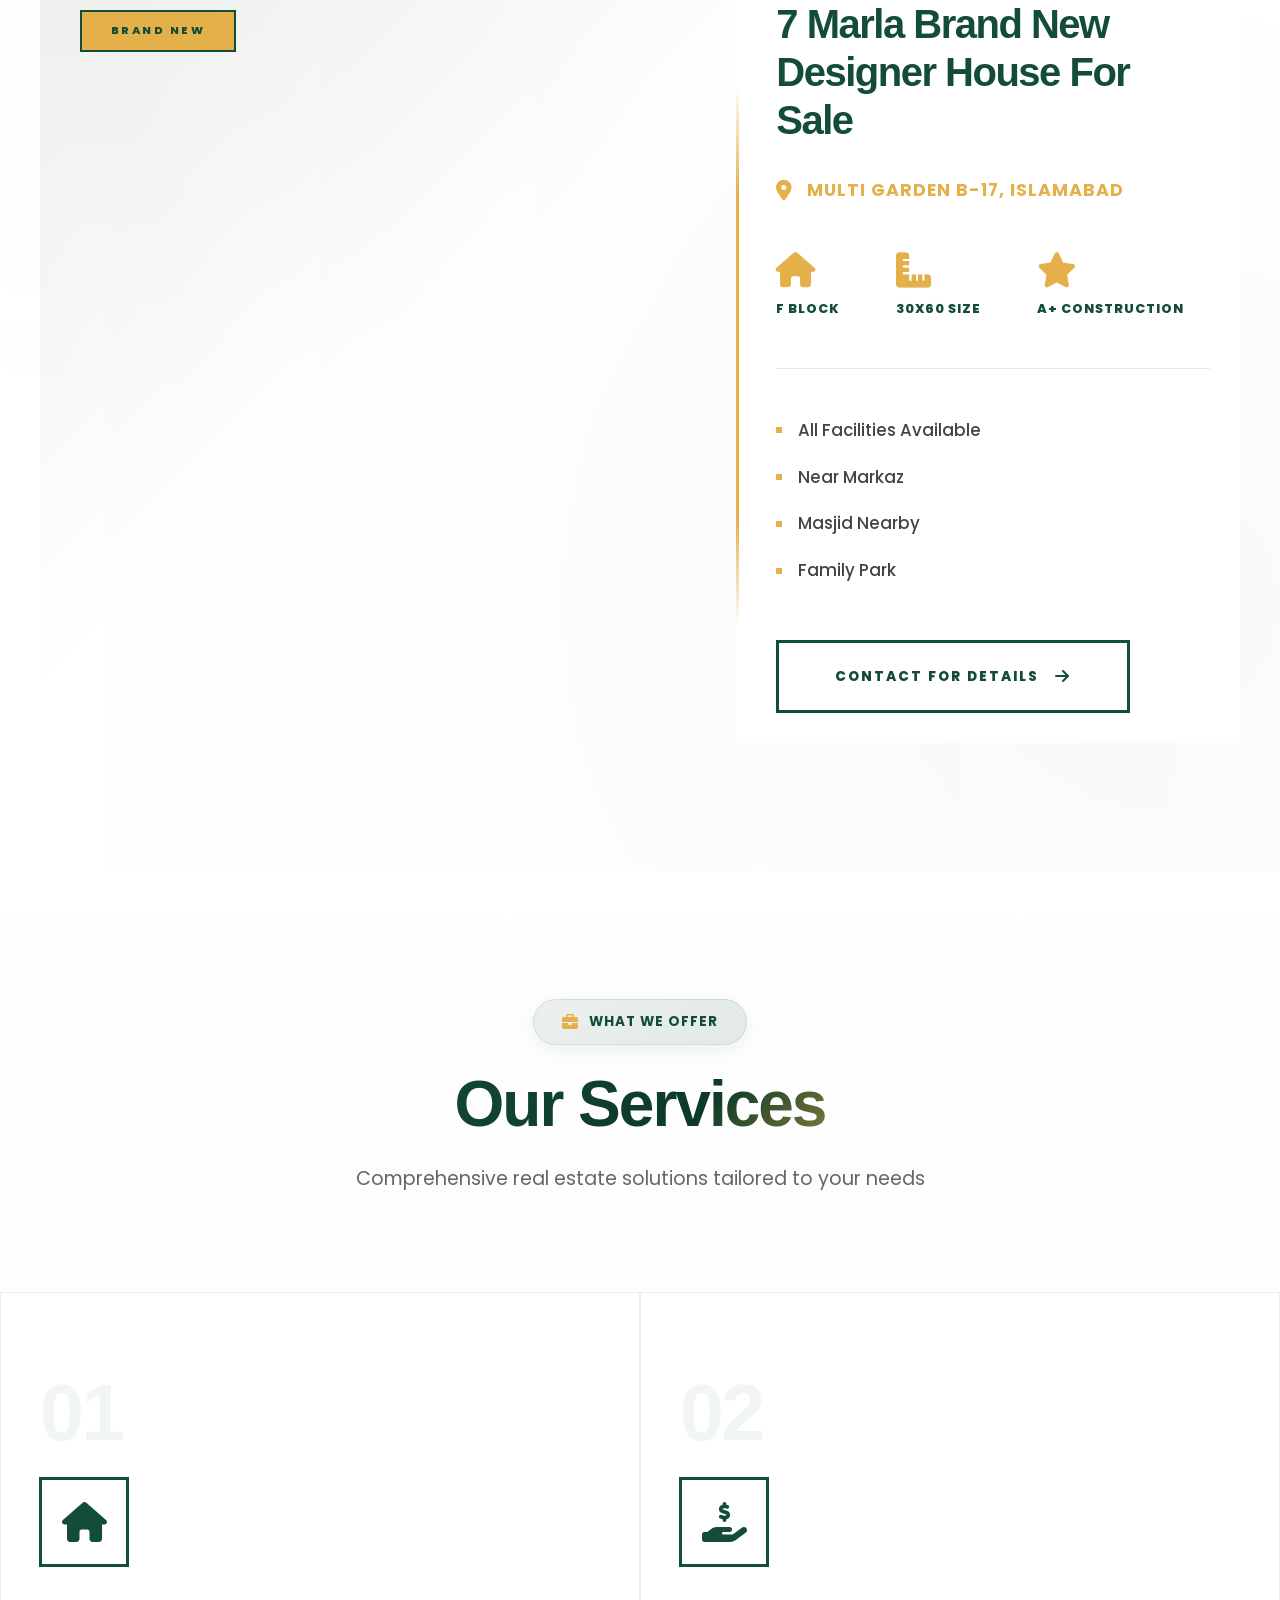
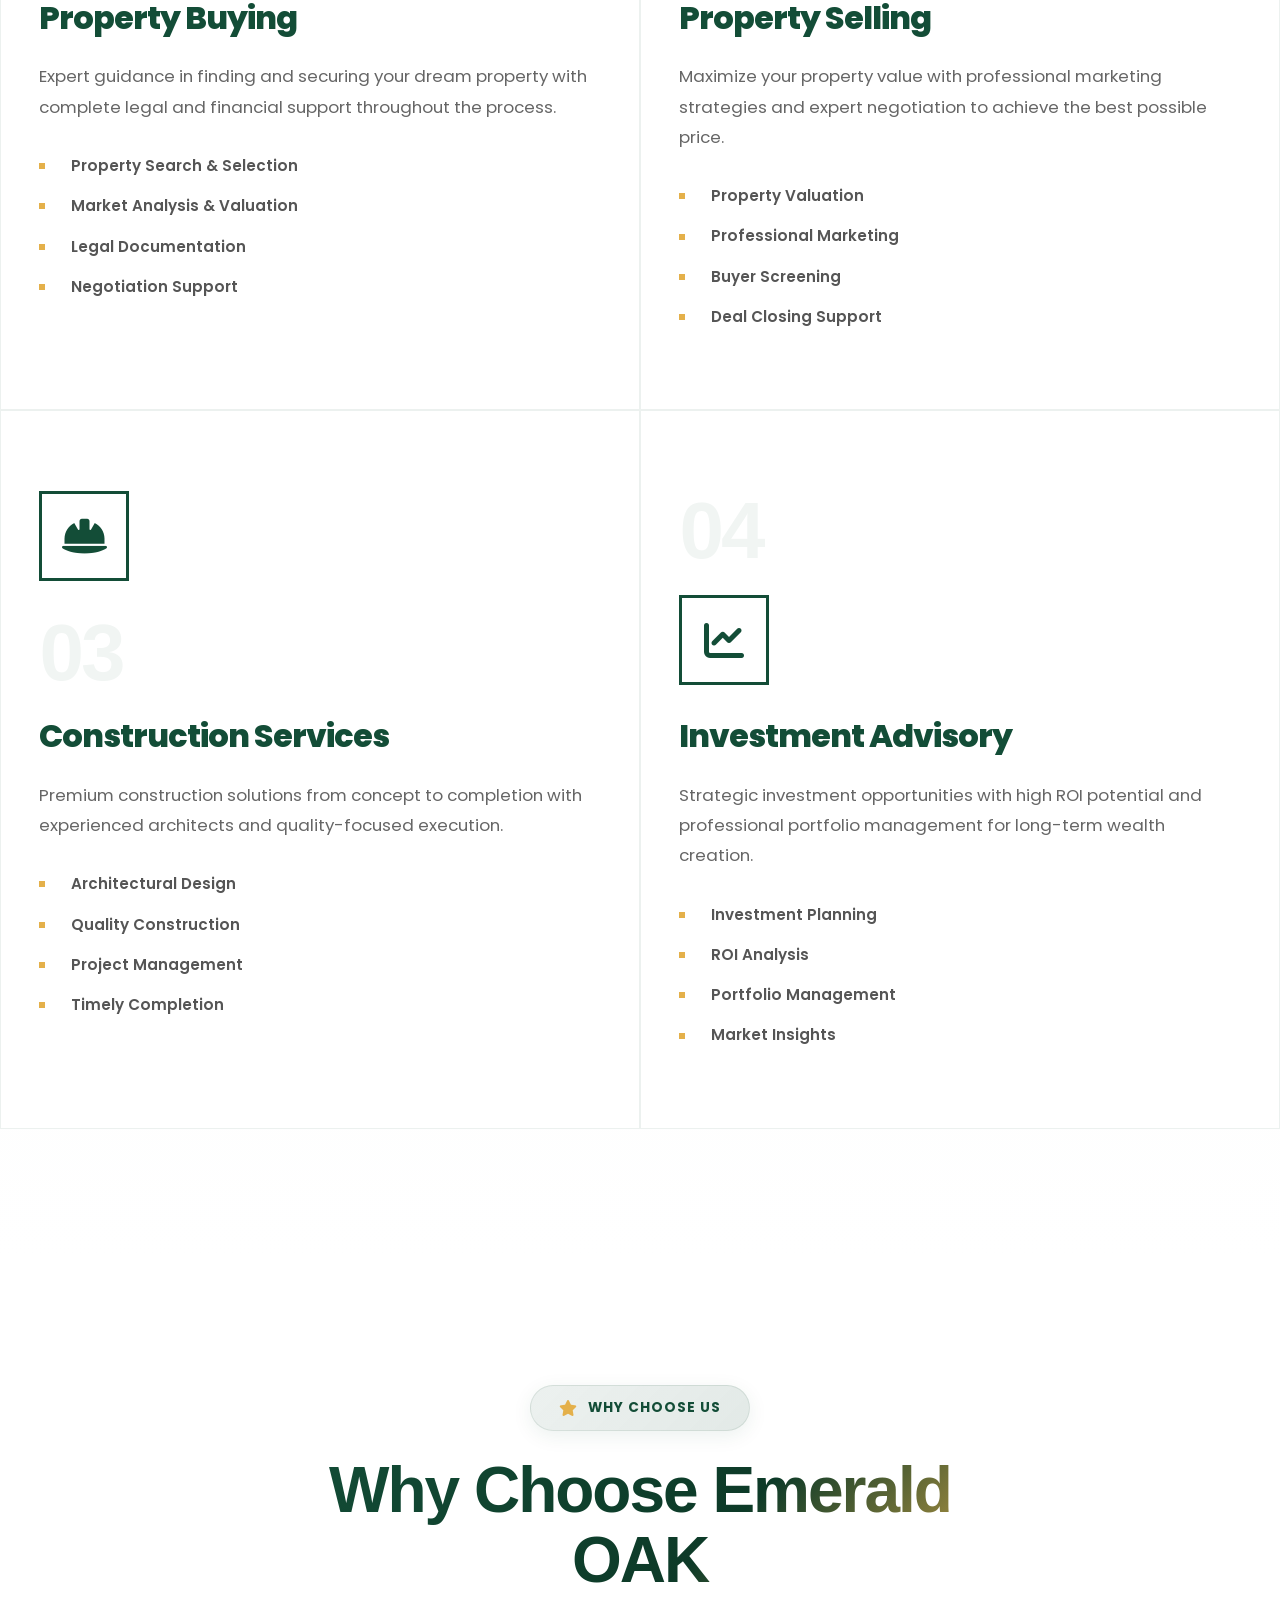
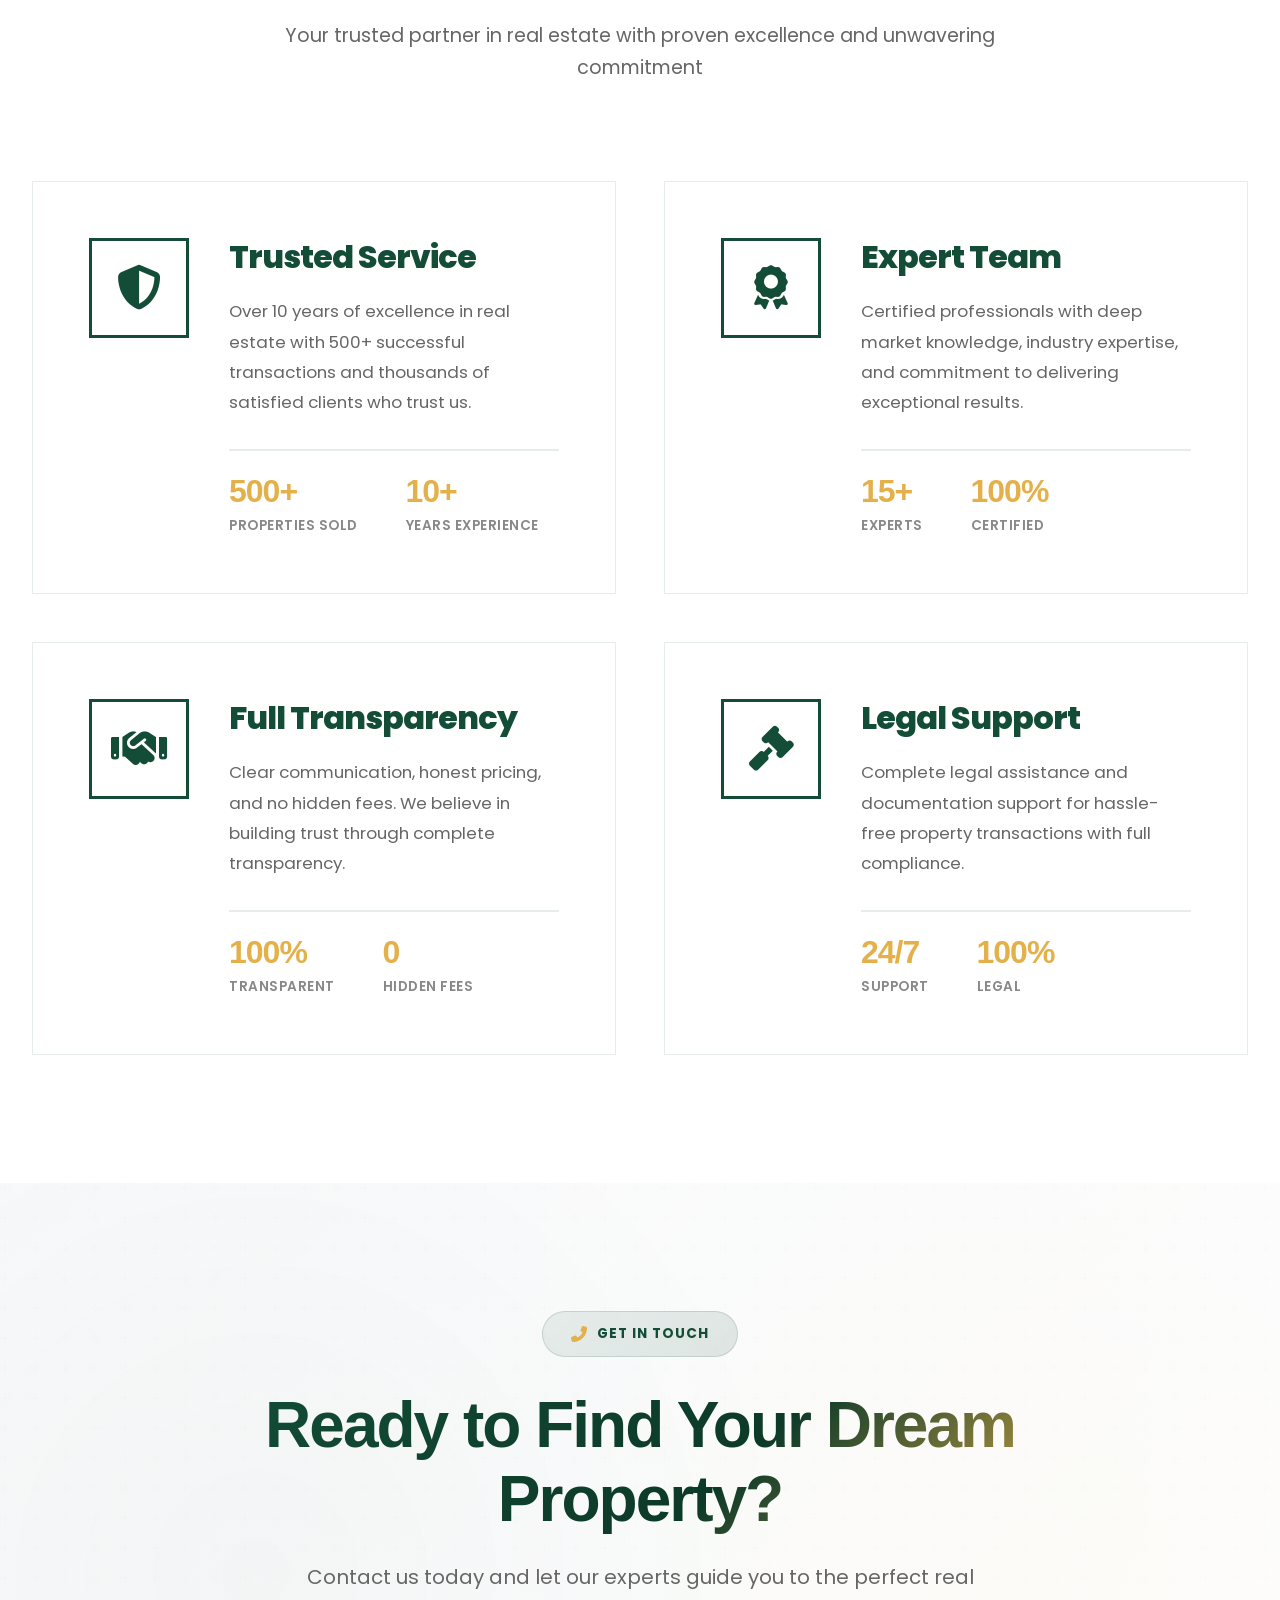
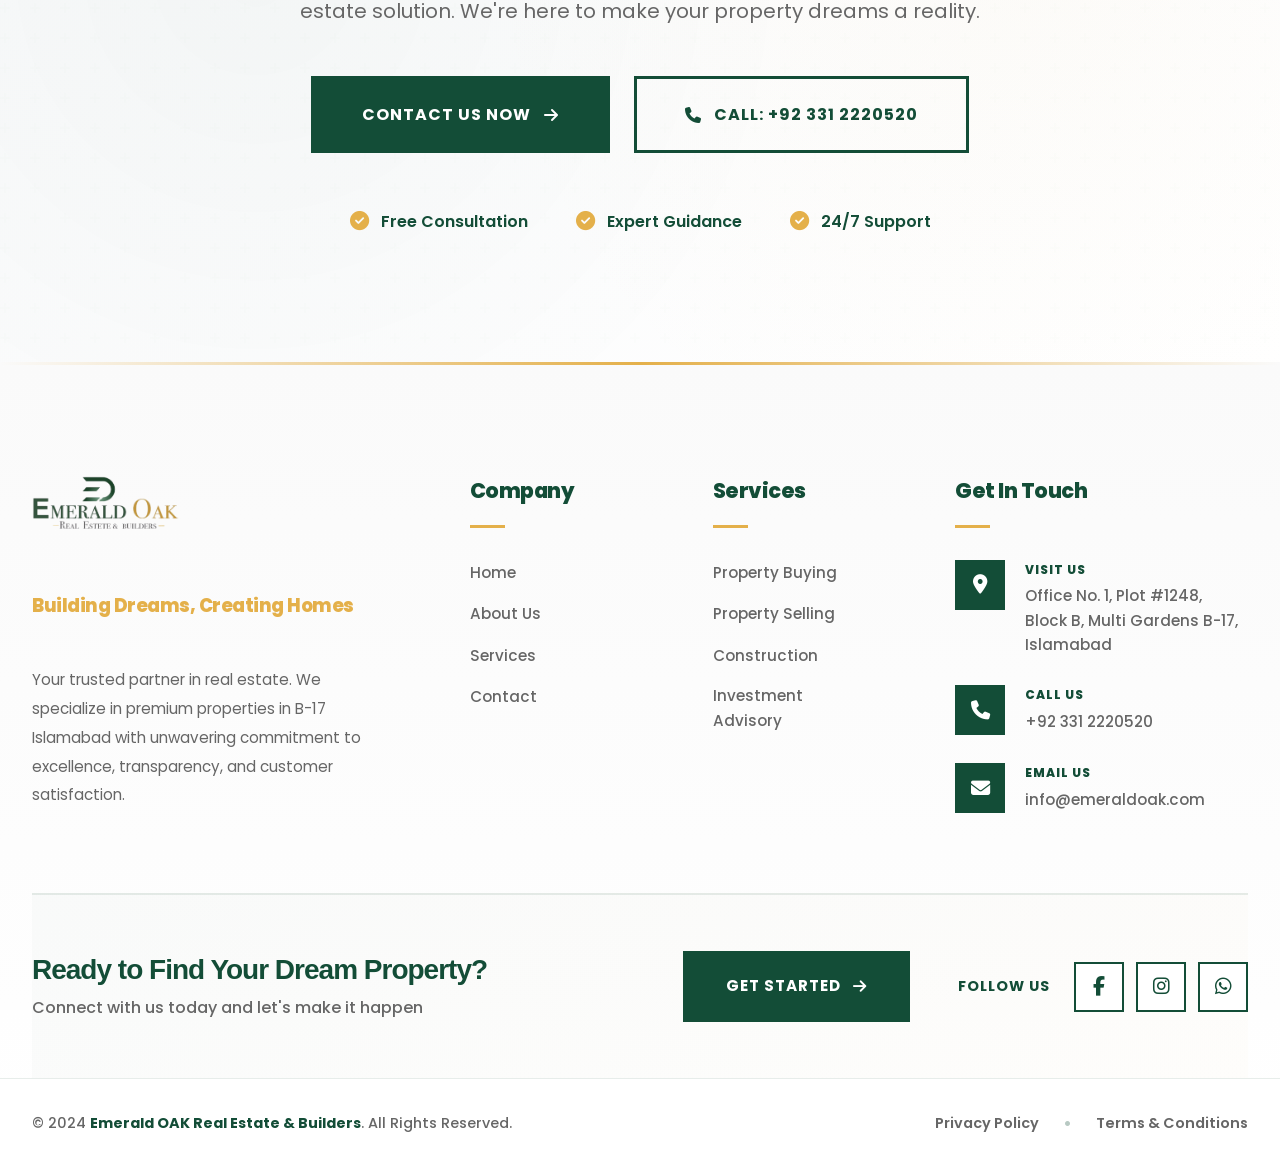
==== commit d274ee02: "Fix floating buttons visibility and add rounded badges to footer and CTA sections" ====
--- a/index.html
+++ b/index.html
@@ -443,79 +443,215 @@
   </section>
 
   <!-- SERVICES SECTION -->
-  <section id="services" style="background: #f8f9fa;">
-    <div class="container">
-      <h2 class="section-title">Our Services</h2>
-      <div class="services-grid">
-        
-        <div class="service-card">
-          <div class="service-icon"><i class="fas fa-home"></i></div>
-          <h3>Property Buying</h3>
-          <p>Find your perfect home with our extensive property listings and expert guidance throughout the buying process.</p>
-        </div>
-
-        <div class="service-card">
-          <div class="service-icon"><i class="fas fa-hand-holding-usd"></i></div>
-          <h3>Property Selling</h3>
-          <p>Get the best value for your property with our professional marketing and negotiation expertise.</p>
-        </div>
-
-        <div class="service-card">
-          <div class="service-icon"><i class="fas fa-hard-hat"></i></div>
-          <h3>Construction</h3>
-          <p>Quality construction services from planning to completion with experienced builders and architects.</p>
-        </div>
-
-        <div class="service-card">
-          <div class="service-icon"><i class="fas fa-chart-line"></i></div>
-          <h3>Investment</h3>
-          <p>Smart real estate investment opportunities with high returns and professional portfolio management.</p>
-        </div>
-
+  <section class="services-section">
+    <div class="services-header">
+      <div class="section-badge">
+        <i class="fas fa-briefcase"></i>
+        <span>What We Offer</span>
+      </div>
+      <h2 class="services-title">Our Services</h2>
+      <p class="services-subtitle">Comprehensive real estate solutions tailored to your needs</p>
+    </div>
+
+    <div class="services-grid">
+      <div class="service-card">
+        <div class="service-number">01</div>
+        <div class="service-icon">
+          <i class="fas fa-home"></i>
+        </div>
+        <h3 class="service-title">Property Buying</h3>
+        <p class="service-description">Expert guidance in finding and securing your dream property with complete legal and financial support throughout the process.</p>
+        <ul class="service-features">
+          <li>Property Search & Selection</li>
+          <li>Market Analysis & Valuation</li>
+          <li>Legal Documentation</li>
+          <li>Negotiation Support</li>
+        </ul>
+      </div>
+
+      <div class="service-card">
+        <div class="service-number">02</div>
+        <div class="service-icon">
+          <i class="fas fa-hand-holding-usd"></i>
+        </div>
+        <h3 class="service-title">Property Selling</h3>
+        <p class="service-description">Maximize your property value with professional marketing strategies and expert negotiation to achieve the best possible price.</p>
+        <ul class="service-features">
+          <li>Property Valuation</li>
+          <li>Professional Marketing</li>
+          <li>Buyer Screening</li>
+          <li>Deal Closing Support</li>
+        </ul>
+      </div>
+
+      <div class="service-card">
+        <div class="service-icon">
+          <i class="fas fa-hard-hat"></i>
+        </div>
+        <div class="service-number">03</div>
+        <h3 class="service-title">Construction Services</h3>
+        <p class="service-description">Premium construction solutions from concept to completion with experienced architects and quality-focused execution.</p>
+        <ul class="service-features">
+          <li>Architectural Design</li>
+          <li>Quality Construction</li>
+          <li>Project Management</li>
+          <li>Timely Completion</li>
+        </ul>
+      </div>
+
+      <div class="service-card">
+        <div class="service-number">04</div>
+        <div class="service-icon">
+          <i class="fas fa-chart-line"></i>
+        </div>
+        <h3 class="service-title">Investment Advisory</h3>
+        <p class="service-description">Strategic investment opportunities with high ROI potential and professional portfolio management for long-term wealth creation.</p>
+        <ul class="service-features">
+          <li>Investment Planning</li>
+          <li>ROI Analysis</li>
+          <li>Portfolio Management</li>
+          <li>Market Insights</li>
+        </ul>
       </div>
     </div>
   </section>
 
   <!-- WHY CHOOSE US -->
-  <section id="why-us">
-    <div class="container">
-      <h2 class="section-title">Why Choose Emerald OAK</h2>
-      <div class="features-grid">
-        
-        <div class="feature-card">
-          <div class="feature-icon"><i class="fas fa-shield-alt"></i></div>
-          <h3>Trusted Service</h3>
-          <p>Over 15 years of excellence in real estate with thousands of satisfied clients.</p>
-        </div>
-
-        <div class="feature-card">
-          <div class="feature-icon"><i class="fas fa-award"></i></div>
-          <h3>Expert Team</h3>
-          <p>Certified professionals with deep market knowledge and industry expertise.</p>
-        </div>
-
-        <div class="feature-card">
-          <div class="feature-icon"><i class="fas fa-handshake"></i></div>
-          <h3>Transparency</h3>
-          <p>Clear communication, honest pricing, and no hidden fees in all transactions.</p>
-        </div>
-
-        <div class="feature-card">
-          <div class="feature-icon"><i class="fas fa-gavel"></i></div>
-          <h3>Legal Support</h3>
-          <p>Complete legal assistance and documentation support for hassle-free deals.</p>
-        </div>
-
+  <section class="why-choose-section">
+    <div class="why-choose-header">
+      <div class="section-badge">
+        <i class="fas fa-star"></i>
+        <span>Why Choose Us</span>
+      </div>
+      <h2 class="why-choose-title">Why Choose Emerald OAK</h2>
+      <p class="why-choose-subtitle">Your trusted partner in real estate with proven excellence and unwavering commitment</p>
+    </div>
+
+    <div class="why-choose-grid">
+      <div class="why-card">
+        <div class="why-icon-wrapper">
+          <div class="why-icon">
+            <i class="fas fa-shield-alt"></i>
+          </div>
+        </div>
+        <div class="why-content">
+          <h3 class="why-title">Trusted Service</h3>
+          <p class="why-description">Over 10 years of excellence in real estate with 500+ successful transactions and thousands of satisfied clients who trust us.</p>
+          <div class="why-stats">
+            <div class="why-stat">
+              <span class="stat-value">500+</span>
+              <span class="stat-text">Properties Sold</span>
+            </div>
+            <div class="why-stat">
+              <span class="stat-value">10+</span>
+              <span class="stat-text">Years Experience</span>
+            </div>
+          </div>
+        </div>
+      </div>
+
+      <div class="why-card">
+        <div class="why-icon-wrapper">
+          <div class="why-icon">
+            <i class="fas fa-award"></i>
+          </div>
+        </div>
+        <div class="why-content">
+          <h3 class="why-title">Expert Team</h3>
+          <p class="why-description">Certified professionals with deep market knowledge, industry expertise, and commitment to delivering exceptional results.</p>
+          <div class="why-stats">
+            <div class="why-stat">
+              <span class="stat-value">15+</span>
+              <span class="stat-text">Experts</span>
+            </div>
+            <div class="why-stat">
+              <span class="stat-value">100%</span>
+              <span class="stat-text">Certified</span>
+            </div>
+          </div>
+        </div>
+      </div>
+
+      <div class="why-card">
+        <div class="why-icon-wrapper">
+          <div class="why-icon">
+            <i class="fas fa-handshake"></i>
+          </div>
+        </div>
+        <div class="why-content">
+          <h3 class="why-title">Full Transparency</h3>
+          <p class="why-description">Clear communication, honest pricing, and no hidden fees. We believe in building trust through complete transparency.</p>
+          <div class="why-stats">
+            <div class="why-stat">
+              <span class="stat-value">100%</span>
+              <span class="stat-text">Transparent</span>
+            </div>
+            <div class="why-stat">
+              <span class="stat-value">0</span>
+              <span class="stat-text">Hidden Fees</span>
+            </div>
+          </div>
+        </div>
+      </div>
+
+      <div class="why-card">
+        <div class="why-icon-wrapper">
+          <div class="why-icon">
+            <i class="fas fa-gavel"></i>
+          </div>
+        </div>
+        <div class="why-content">
+          <h3 class="why-title">Legal Support</h3>
+          <p class="why-description">Complete legal assistance and documentation support for hassle-free property transactions with full compliance.</p>
+          <div class="why-stats">
+            <div class="why-stat">
+              <span class="stat-value">24/7</span>
+              <span class="stat-text">Support</span>
+            </div>
+            <div class="why-stat">
+              <span class="stat-value">100%</span>
+              <span class="stat-text">Legal</span>
+            </div>
+          </div>
+        </div>
       </div>
     </div>
   </section>
 
   <!-- CTA SECTION -->
   <section class="cta-section">
-    <div class="container">
-      <h2>Ready to Find Your Dream Property?</h2>
-      <p>Contact us today and let our experts guide you to the perfect real estate solution</p>
-      <a href="contact.html" class="btn btn-primary">Contact Us Today</a>
+    <div class="cta-overlay"></div>
+    <div class="cta-content">
+      <div class="cta-badge">
+        <i class="fas fa-phone-alt"></i>
+        <span>Get In Touch</span>
+      </div>
+      <h2 class="cta-title">Ready to Find Your Dream Property?</h2>
+      <p class="cta-description">Contact us today and let our experts guide you to the perfect real estate solution. We're here to make your property dreams a reality.</p>
+      <div class="cta-buttons">
+        <a href="contact.html" class="cta-btn cta-btn-primary">
+          <span>Contact Us Now</span>
+          <i class="fas fa-arrow-right"></i>
+        </a>
+        <a href="tel:+923312220520" class="cta-btn cta-btn-secondary">
+          <i class="fas fa-phone"></i>
+          <span>Call: +92 331 2220520</span>
+        </a>
+      </div>
+      <div class="cta-features">
+        <div class="cta-feature">
+          <i class="fas fa-check-circle"></i>
+          <span>Free Consultation</span>
+        </div>
+        <div class="cta-feature">
+          <i class="fas fa-check-circle"></i>
+          <span>Expert Guidance</span>
+        </div>
+        <div class="cta-feature">
+          <i class="fas fa-check-circle"></i>
+          <span>24/7 Support</span>
+        </div>
+      </div>
     </div>
   </section>
 
--- a/css/style.css
+++ b/css/style.css
@@ -730,86 +730,992 @@
   color: #666;
 }
 
-/* SERVICES */
+/* SERVICES SECTION */
+.services-section {
+  padding: 8rem 0;
+  background: linear-gradient(180deg, #ffffff 0%, #f9fafb 50%, #ffffff 100%);
+  position: relative;
+  overflow: hidden;
+}
+
+.services-header {
+  text-align: center;
+  max-width: 700px;
+  margin: 0 auto 6rem;
+  padding: 0 2rem;
+}
+
+.services-title {
+  font-size: 4rem;
+  background: linear-gradient(135deg, var(--primary) 0%, #0d3a28 60%, var(--secondary) 100%);
+  -webkit-background-clip: text;
+  -webkit-text-fill-color: transparent;
+  background-clip: text;
+  margin-bottom: 1.5rem;
+  font-weight: 900;
+  line-height: 1.1;
+  letter-spacing: -2px;
+}
+
+.services-subtitle {
+  font-size: 1.2rem;
+  color: #666;
+  line-height: 1.7;
+  font-weight: 400;
+}
+
 .services-grid {
   display: grid;
-  grid-template-columns: repeat(auto-fit, minmax(250px, 1fr));
-  gap: 2rem;
+  grid-template-columns: repeat(2, 1fr);
+  gap: 0;
+  max-width: 100%;
+  margin: 0;
 }
 
 .service-card {
-  text-align: center;
-  padding: 2rem;
-  background: var(--light-gray);
-  border-radius: 10px;
-  transition: all 0.3s;
+  padding: 5rem 6%;
+  background: white;
+  border: 1px solid rgba(19, 77, 55, 0.08);
+  position: relative;
+  transition: all 0.5s cubic-bezier(0.4, 0, 0.2, 1);
+  display: flex;
+  flex-direction: column;
+}
+
+.service-card::before {
+  content: '';
+  position: absolute;
+  left: 0;
+  top: 0;
+  width: 100%;
+  height: 3px;
+  background: linear-gradient(90deg, var(--secondary), var(--primary));
+  transform: scaleX(0);
+  transform-origin: left;
+  transition: transform 0.6s cubic-bezier(0.4, 0, 0.2, 1);
+}
+
+.service-card:hover::before {
+  transform: scaleX(1);
 }
 
 .service-card:hover {
-  background: var(--primary);
-  color: var(--white);
+  background: #fafafa;
   transform: translateY(-5px);
 }
 
+.service-number {
+  font-size: 5rem;
+  font-weight: 900;
+  color: rgba(19, 77, 55, 0.06);
+  line-height: 1;
+  margin-bottom: 1.5rem;
+  letter-spacing: -3px;
+}
+
 .service-icon {
-  font-size: 3rem;
-  color: var(--secondary);
-  margin-bottom: 1rem;
-}
-
-.service-card:hover .service-icon {
-  color: var(--white);
-}
-
-.service-card h3 {
-  margin-bottom: 1rem;
-  font-size: 1.3rem;
-}
-
-/* WHY CHOOSE US */
-.features-grid {
-  display: grid;
-  grid-template-columns: repeat(auto-fit, minmax(250px, 1fr));
-  gap: 2rem;
-}
-
-.feature-card {
-  background: var(--white);
-  padding: 2rem;
-  border-radius: 10px;
-  box-shadow: var(--shadow);
-  text-align: center;
-  border-top: 4px solid var(--secondary);
-  transition: all 0.3s;
-}
-
-.feature-card:hover {
-  box-shadow: var(--shadow-lg);
-  transform: translateY(-5px);
-}
-
-.feature-icon {
+  width: 90px;
+  height: 90px;
+  display: flex;
+  align-items: center;
+  justify-content: center;
+  background: white;
+  border: 3px solid var(--primary);
+  margin-bottom: 2rem;
+  transition: all 0.5s cubic-bezier(0.4, 0, 0.2, 1);
+}
+
+.service-icon i {
   font-size: 2.5rem;
   color: var(--primary);
-  margin-bottom: 1rem;
+  transition: all 0.5s ease;
+}
+
+.service-card:hover .service-icon {
+  background: var(--primary);
+  border-color: var(--primary);
+  transform: scale(1.05);
+}
+
+.service-card:hover .service-icon i {
+  color: white;
+}
+
+.service-title {
+  font-size: 2rem;
+  color: var(--primary);
+  font-weight: 800;
+  margin-bottom: 1.5rem;
+  letter-spacing: -1px;
+  line-height: 1.2;
+}
+
+.service-description {
+  font-size: 1.05rem;
+  line-height: 1.8;
+  color: #666;
+  margin-bottom: 2rem;
+}
+
+.service-features {
+  list-style: none;
+  padding: 0;
+  margin: 0;
+  display: flex;
+  flex-direction: column;
+  gap: 1rem;
+}
+
+.service-features li {
+  font-size: 0.95rem;
+  color: #555;
+  font-weight: 600;
+  padding-left: 2rem;
+  position: relative;
+  transition: all 0.3s ease;
+}
+
+.service-features li::before {
+  content: '';
+  position: absolute;
+  left: 0;
+  top: 50%;
+  transform: translateY(-50%);
+  width: 6px;
+  height: 6px;
+  background: var(--secondary);
+  transition: all 0.3s ease;
+}
+
+.service-features li:hover {
+  color: var(--primary);
+  padding-left: 2.5rem;
+}
+
+.service-features li:hover::before {
+  width: 20px;
+  background: var(--primary);
+}
+
+/* Services Responsive */
+@media (max-width: 1024px) {
+  .services-grid {
+    grid-template-columns: 1fr;
+  }
+  
+  .service-card {
+    padding: 4rem 5%;
+  }
+  
+  .service-number {
+    font-size: 4rem;
+  }
+  
+  .service-title {
+    font-size: 1.85rem;
+  }
+}
+
+@media (max-width: 768px) {
+  .services-section {
+    padding: 5rem 0;
+  }
+  
+  .services-header {
+    margin-bottom: 4rem;
+  }
+  
+  .services-title {
+    font-size: 2.75rem;
+    letter-spacing: -1.5px;
+  }
+  
+  .services-subtitle {
+    font-size: 1.05rem;
+  }
+  
+  .service-card {
+    padding: 3.5rem 2rem;
+  }
+  
+  .service-number {
+    font-size: 3.5rem;
+  }
+  
+  .service-icon {
+    width: 80px;
+    height: 80px;
+  }
+  
+  .service-icon i {
+    font-size: 2.2rem;
+  }
+  
+  .service-title {
+    font-size: 1.65rem;
+  }
+  
+  .service-description {
+    font-size: 1rem;
+  }
+}
+
+@media (max-width: 480px) {
+  .services-section {
+    padding: 4rem 0;
+  }
+  
+  .services-header {
+    margin-bottom: 3rem;
+  }
+  
+  .services-title {
+    font-size: 2.2rem;
+    letter-spacing: -1px;
+  }
+  
+  .services-subtitle {
+    font-size: 0.95rem;
+  }
+  
+  .service-card {
+    padding: 3rem 1.5rem;
+  }
+  
+  .service-number {
+    font-size: 3rem;
+    margin-bottom: 1rem;
+  }
+  
+  .service-icon {
+    width: 70px;
+    height: 70px;
+  }
+  
+  .service-icon i {
+    font-size: 2rem;
+  }
+  
+  .service-title {
+    font-size: 1.5rem;
+    margin-bottom: 1.25rem;
+  }
+  
+  .service-description {
+    font-size: 0.95rem;
+    margin-bottom: 1.5rem;
+  }
+  
+  .service-features {
+    gap: 0.85rem;
+  }
+  
+  .service-features li {
+    font-size: 0.9rem;
+  }
+}
+
+/* WHY CHOOSE US SECTION */
+.why-choose-section {
+  padding: 8rem 2rem;
+  background: #ffffff;
+  position: relative;
+  overflow: hidden;
+}
+
+.why-choose-header {
+  text-align: center;
+  max-width: 750px;
+  margin: 0 auto 6rem;
+}
+
+.why-choose-title {
+  font-size: 4rem;
+  background: linear-gradient(135deg, var(--primary) 0%, #0d3a28 60%, var(--secondary) 100%);
+  -webkit-background-clip: text;
+  -webkit-text-fill-color: transparent;
+  background-clip: text;
+  margin-bottom: 1.5rem;
+  font-weight: 900;
+  line-height: 1.1;
+  letter-spacing: -2px;
+}
+
+.why-choose-subtitle {
+  font-size: 1.2rem;
+  color: #666;
+  line-height: 1.7;
+  font-weight: 400;
+}
+
+.why-choose-grid {
+  display: grid;
+  grid-template-columns: repeat(2, 1fr);
+  gap: 3rem;
+  max-width: 1400px;
+  margin: 0 auto;
+}
+
+.why-card {
+  background: white;
+  border: 1px solid rgba(19, 77, 55, 0.1);
+  padding: 3.5rem;
+  position: relative;
+  transition: all 0.5s cubic-bezier(0.4, 0, 0.2, 1);
+  display: flex;
+  gap: 2.5rem;
+}
+
+.why-card::before {
+  content: '';
+  position: absolute;
+  left: 0;
+  top: 0;
+  bottom: 0;
+  width: 4px;
+  background: linear-gradient(180deg, var(--secondary), var(--primary));
+  transform: scaleY(0);
+  transform-origin: top;
+  transition: transform 0.5s cubic-bezier(0.4, 0, 0.2, 1);
+}
+
+.why-card:hover::before {
+  transform: scaleY(1);
+}
+
+.why-card:hover {
+  transform: translateX(8px);
+  border-color: rgba(228, 176, 74, 0.3);
+  background: #fafafa;
+}
+
+.why-icon-wrapper {
+  flex-shrink: 0;
+}
+
+.why-icon {
+  width: 100px;
+  height: 100px;
+  display: flex;
+  align-items: center;
+  justify-content: center;
+  background: white;
+  border: 3px solid var(--primary);
+  position: relative;
+  transition: all 0.5s cubic-bezier(0.4, 0, 0.2, 1);
+}
+
+.why-icon::before {
+  content: '';
+  position: absolute;
+  inset: -8px;
+  border: 1px solid rgba(228, 176, 74, 0.2);
+  opacity: 0;
+  transition: all 0.5s ease;
+}
+
+.why-card:hover .why-icon::before {
+  opacity: 1;
+  inset: -12px;
+}
+
+.why-icon i {
+  font-size: 2.8rem;
+  color: var(--primary);
+  transition: all 0.5s ease;
+}
+
+.why-card:hover .why-icon {
+  background: var(--primary);
+  border-color: var(--primary);
+  transform: scale(1.05);
+}
+
+.why-card:hover .why-icon i {
+  color: white;
+}
+
+.why-content {
+  flex: 1;
+}
+
+.why-title {
+  font-size: 2rem;
+  color: var(--primary);
+  font-weight: 800;
+  margin-bottom: 1.25rem;
+  letter-spacing: -1px;
+  line-height: 1.2;
+}
+
+.why-description {
+  font-size: 1.05rem;
+  line-height: 1.8;
+  color: #666;
+  margin-bottom: 2rem;
+}
+
+.why-stats {
+  display: flex;
+  gap: 3rem;
+  padding-top: 1.5rem;
+  border-top: 2px solid rgba(19, 77, 55, 0.1);
+}
+
+.why-stat {
+  display: flex;
+  flex-direction: column;
+  gap: 0.5rem;
+}
+
+.stat-value {
+  font-size: 2rem;
+  font-weight: 900;
+  color: var(--secondary);
+  line-height: 1;
+  letter-spacing: -1px;
+}
+
+.stat-text {
+  font-size: 0.85rem;
+  color: #888;
+  font-weight: 600;
+  text-transform: uppercase;
+  letter-spacing: 0.5px;
+}
+
+/* Why Choose Responsive */
+@media (max-width: 1024px) {
+  .why-choose-grid {
+    grid-template-columns: 1fr;
+    gap: 2.5rem;
+  }
+  
+  .why-card {
+    padding: 3rem;
+  }
+  
+  .why-icon {
+    width: 90px;
+    height: 90px;
+  }
+  
+  .why-icon i {
+    font-size: 2.5rem;
+  }
+  
+  .why-title {
+    font-size: 1.85rem;
+  }
+}
+
+@media (max-width: 768px) {
+  .why-choose-section {
+    padding: 5rem 1.5rem;
+  }
+  
+  .why-choose-header {
+    margin-bottom: 4rem;
+  }
+  
+  .why-choose-title {
+    font-size: 2.75rem;
+    letter-spacing: -1.5px;
+  }
+  
+  .why-choose-subtitle {
+    font-size: 1.05rem;
+  }
+  
+  .why-choose-grid {
+    gap: 2rem;
+  }
+  
+  .why-card {
+    padding: 2.5rem;
+    gap: 2rem;
+  }
+  
+  .why-icon {
+    width: 80px;
+    height: 80px;
+  }
+  
+  .why-icon i {
+    font-size: 2.2rem;
+  }
+  
+  .why-title {
+    font-size: 1.65rem;
+  }
+  
+  .why-description {
+    font-size: 1rem;
+  }
+  
+  .why-stats {
+    gap: 2rem;
+  }
+  
+  .stat-value {
+    font-size: 1.75rem;
+  }
+}
+
+@media (max-width: 480px) {
+  .why-choose-section {
+    padding: 4rem 1rem;
+  }
+  
+  .why-choose-header {
+    margin-bottom: 3rem;
+  }
+  
+  .why-choose-title {
+    font-size: 2.2rem;
+    letter-spacing: -1px;
+  }
+  
+  .why-choose-subtitle {
+    font-size: 0.95rem;
+  }
+  
+  .why-card {
+    flex-direction: column;
+    padding: 2rem;
+    gap: 1.5rem;
+  }
+  
+  .why-card:hover {
+    transform: translateY(-5px);
+  }
+  
+  .why-icon {
+    width: 75px;
+    height: 75px;
+  }
+  
+  .why-icon i {
+    font-size: 2rem;
+  }
+  
+  .why-title {
+    font-size: 1.5rem;
+    margin-bottom: 1rem;
+  }
+  
+  .why-description {
+    font-size: 0.95rem;
+    margin-bottom: 1.5rem;
+  }
+  
+  .why-stats {
+    gap: 1.5rem;
+    padding-top: 1.25rem;
+  }
+  
+  .stat-value {
+    font-size: 1.5rem;
+  }
+  
+  .stat-text {
+    font-size: 0.8rem;
+  }
+}
+
+/* FLOATING ACTION BUTTONS */
+.floating-action-buttons {
+  position: fixed;
+  bottom: 30px;
+  right: 30px;
+  display: flex;
+  flex-direction: column;
+  gap: 15px;
+  z-index: 99999;
+}
+
+.floating-btn {
+  width: 75px;
+  height: 75px;
+  border-radius: 50%;
+  display: flex;
+  align-items: center;
+  justify-content: center;
+  color: #ffffff !important;
+  font-size: 2.2rem;
+  text-decoration: none;
+  background: #134d37 !important;
+  box-shadow: 
+    0 0 0 0 #e4b04a,
+    0 10px 40px rgba(0, 0, 0, 0.9),
+    0 5px 20px rgba(19, 77, 55, 0.9);
+  transition: all 0.3s ease;
+  position: relative;
+  animation: strongPulse 2s infinite;
+  border: 5px solid #ffffff;
+  opacity: 1 !important;
+}
+
+.floating-btn i {
+  color: #ffffff !important;
+  filter: drop-shadow(0 2px 4px rgba(0, 0, 0, 0.5));
+}
+
+.floating-btn::before {
+  content: '';
+  position: absolute;
+  inset: -6px;
+  border-radius: 50%;
+  background: linear-gradient(135deg, #e4b04a, #134d37);
+  opacity: 0;
+  z-index: -1;
+  transition: opacity 0.3s ease;
+}
+
+.floating-btn::after {
+  content: '';
+  position: absolute;
+  inset: 0;
+  border-radius: 50%;
+  background: radial-gradient(circle, rgba(255, 255, 255, 0.2) 0%, transparent 70%);
+  z-index: 1;
+  pointer-events: none;
+}
+
+.floating-btn:hover {
+  transform: scale(1.3);
+  box-shadow: 
+    0 0 0 15px rgba(228, 176, 74, 0.4),
+    0 15px 50px rgba(0, 0, 0, 1),
+    0 8px 30px rgba(19, 77, 55, 1);
+  animation: none;
+  background: #0a3a26 !important;
+  border-color: #e4b04a;
+}
+
+.floating-btn:hover::before {
+  opacity: 1;
+  animation: rotate 3s linear infinite;
+}
+
+@keyframes strongPulse {
+  0%, 100% {
+    box-shadow: 
+      0 0 0 0 #e4b04a,
+      0 10px 40px rgba(0, 0, 0, 0.9),
+      0 5px 20px rgba(19, 77, 55, 0.9);
+    transform: scale(1);
+  }
+  50% {
+    box-shadow: 
+      0 0 0 20px rgba(228, 176, 74, 0),
+      0 10px 40px rgba(0, 0, 0, 0.9),
+      0 5px 20px rgba(19, 77, 55, 0.9);
+    transform: scale(1.05);
+  }
+}
+
+@keyframes rotate {
+  0% {
+    transform: rotate(0deg);
+  }
+  100% {
+    transform: rotate(360deg);
+  }
+}
+
+/* Floating Buttons Responsive */
+@media (max-width: 768px) {
+  .floating-action-buttons {
+    bottom: 20px;
+    right: 20px;
+    gap: 12px;
+  }
+  
+  .floating-btn {
+    width: 55px;
+    height: 55px;
+    font-size: 1.6rem;
+  }
+}
+
+@media (max-width: 480px) {
+  .floating-action-buttons {
+    bottom: 15px;
+    right: 15px;
+    gap: 10px;
+  }
+  
+  .floating-btn {
+    width: 50px;
+    height: 50px;
+    font-size: 1.5rem;
+  }
 }
 
 /* CTA SECTION */
 .cta-section {
-  background: linear-gradient(135deg, var(--primary), #0d3a28);
-  color: var(--white);
+  padding: 8rem 2rem;
+  background: linear-gradient(135deg, #f8f9fa 0%, #ffffff 100%);
+  position: relative;
+  overflow: hidden;
+}
+
+.cta-section::before {
+  content: '';
+  position: absolute;
+  top: 0;
+  left: 0;
+  right: 0;
+  bottom: 0;
+  background: 
+    radial-gradient(circle at 20% 50%, rgba(19, 77, 55, 0.03) 0%, transparent 50%),
+    radial-gradient(circle at 80% 50%, rgba(228, 176, 74, 0.03) 0%, transparent 50%);
+  pointer-events: none;
+}
+
+.cta-overlay {
+  position: absolute;
+  inset: 0;
+  background: url('data:image/svg+xml,%3Csvg width="60" height="60" viewBox="0 0 60 60" xmlns="http://www.w3.org/2000/svg"%3E%3Cg fill="none" fill-rule="evenodd"%3E%3Cg fill="%23134d37" fill-opacity="0.02"%3E%3Cpath d="M36 34v-4h-2v4h-4v2h4v4h2v-4h4v-2h-4zm0-30V0h-2v4h-4v2h4v4h2V6h4V4h-4zM6 34v-4H4v4H0v2h4v4h2v-4h4v-2H6zM6 4V0H4v4H0v2h4v4h2V6h4V4H6z"/%3E%3C/g%3E%3C/g%3E%3C/svg%3E');
+  opacity: 0.4;
+}
+
+.cta-content {
+  max-width: 900px;
+  margin: 0 auto;
   text-align: center;
-  padding: 4rem 2rem;
-}
-
-.cta-section h2 {
-  font-size: 2.5rem;
-  margin-bottom: 1rem;
-}
-
-.cta-section p {
+  position: relative;
+  z-index: 1;
+}
+
+.cta-badge {
+  display: inline-flex;
+  align-items: center;
+  gap: 0.6rem;
+  background: linear-gradient(135deg, rgba(19, 77, 55, 0.08) 0%, rgba(19, 77, 55, 0.12) 100%);
+  color: var(--primary);
+  padding: 0.7rem 1.75rem;
+  border: 1px solid rgba(19, 77, 55, 0.15);
+  border-radius: 50px;
+  font-size: 0.85rem;
+  font-weight: 700;
+  margin-bottom: 2rem;
+  letter-spacing: 1px;
+  text-transform: uppercase;
+}
+
+.cta-badge i {
+  font-size: 1rem;
+  color: var(--secondary);
+}
+
+.cta-title {
+  font-size: 4rem;
+  background: linear-gradient(135deg, var(--primary) 0%, #0d3a28 60%, var(--secondary) 100%);
+  -webkit-background-clip: text;
+  -webkit-text-fill-color: transparent;
+  background-clip: text;
+  margin-bottom: 1.5rem;
+  font-weight: 900;
+  line-height: 1.15;
+  letter-spacing: -2px;
+}
+
+.cta-description {
+  font-size: 1.25rem;
+  color: #666;
+  margin-bottom: 3rem;
+  line-height: 1.7;
+  max-width: 700px;
+  margin-left: auto;
+  margin-right: auto;
+}
+
+.cta-buttons {
+  display: flex;
+  gap: 1.5rem;
+  justify-content: center;
+  margin-bottom: 3.5rem;
+  flex-wrap: wrap;
+}
+
+.cta-btn {
+  display: inline-flex;
+  align-items: center;
+  gap: 0.8rem;
+  padding: 1.4rem 3rem;
+  font-weight: 700;
+  font-size: 1rem;
+  text-decoration: none;
+  transition: all 0.4s cubic-bezier(0.4, 0, 0.2, 1);
+  position: relative;
+  overflow: hidden;
+  border: 3px solid transparent;
+  text-transform: uppercase;
+  letter-spacing: 1px;
+}
+
+.cta-btn-primary {
+  background: var(--primary);
+  color: white;
+  border-color: var(--primary);
+}
+
+.cta-btn-primary::before {
+  content: '';
+  position: absolute;
+  inset: 0;
+  background: #0d3a28;
+  transform: scaleX(0);
+  transform-origin: left;
+  transition: transform 0.4s cubic-bezier(0.4, 0, 0.2, 1);
+  z-index: -1;
+}
+
+.cta-btn-primary:hover::before {
+  transform: scaleX(1);
+}
+
+.cta-btn-primary:hover {
+  transform: translateY(-3px);
+  box-shadow: 0 15px 40px rgba(19, 77, 55, 0.3);
+}
+
+.cta-btn-primary i {
+  transition: transform 0.4s ease;
+}
+
+.cta-btn-primary:hover i {
+  transform: translateX(5px);
+}
+
+.cta-btn-secondary {
+  background: transparent;
+  color: var(--primary);
+  border-color: var(--primary);
+}
+
+.cta-btn-secondary::before {
+  content: '';
+  position: absolute;
+  inset: 0;
+  background: var(--primary);
+  transform: scaleX(0);
+  transform-origin: left;
+  transition: transform 0.4s cubic-bezier(0.4, 0, 0.2, 1);
+  z-index: -1;
+}
+
+.cta-btn-secondary:hover::before {
+  transform: scaleX(1);
+}
+
+.cta-btn-secondary:hover {
+  color: white;
+  transform: translateY(-3px);
+  box-shadow: 0 15px 40px rgba(19, 77, 55, 0.2);
+}
+
+.cta-features {
+  display: flex;
+  gap: 3rem;
+  justify-content: center;
+  flex-wrap: wrap;
+}
+
+.cta-feature {
+  display: flex;
+  align-items: center;
+  gap: 0.75rem;
+  color: var(--primary);
+  font-size: 1rem;
+  font-weight: 600;
+}
+
+.cta-feature i {
   font-size: 1.2rem;
-  margin-bottom: 2rem;
+  color: var(--secondary);
+}
+
+/* CTA Responsive */
+@media (max-width: 768px) {
+  .cta-section {
+    padding: 5rem 1.5rem;
+  }
+  
+  .cta-title {
+    font-size: 2.75rem;
+    letter-spacing: -1.5px;
+  }
+  
+  .cta-description {
+    font-size: 1.1rem;
+    margin-bottom: 2.5rem;
+  }
+  
+  .cta-buttons {
+    gap: 1.25rem;
+    margin-bottom: 3rem;
+  }
+  
+  .cta-btn {
+    padding: 1.2rem 2.5rem;
+    font-size: 0.95rem;
+  }
+  
+  .cta-features {
+    gap: 2rem;
+  }
+  
+  .cta-feature {
+    font-size: 0.95rem;
+  }
+}
+
+@media (max-width: 480px) {
+  .cta-section {
+    padding: 4rem 1rem;
+  }
+  
+  .cta-badge {
+    padding: 0.6rem 1.5rem;
+    font-size: 0.8rem;
+  }
+  
+  .cta-title {
+    font-size: 2.2rem;
+    letter-spacing: -1px;
+    margin-bottom: 1.25rem;
+  }
+  
+  .cta-description {
+    font-size: 1rem;
+    margin-bottom: 2rem;
+  }
+  
+  .cta-buttons {
+    flex-direction: column;
+    gap: 1rem;
+    margin-bottom: 2.5rem;
+  }
+  
+  .cta-btn {
+    width: 100%;
+    justify-content: center;
+    padding: 1.1rem 2rem;
+    font-size: 0.9rem;
+  }
+  
+  .cta-features {
+    flex-direction: column;
+    gap: 1rem;
+    align-items: center;
+  }
+  
+  .cta-feature {
+    font-size: 0.9rem;
+  }
 }
 
 /* ABOUT PAGE */
